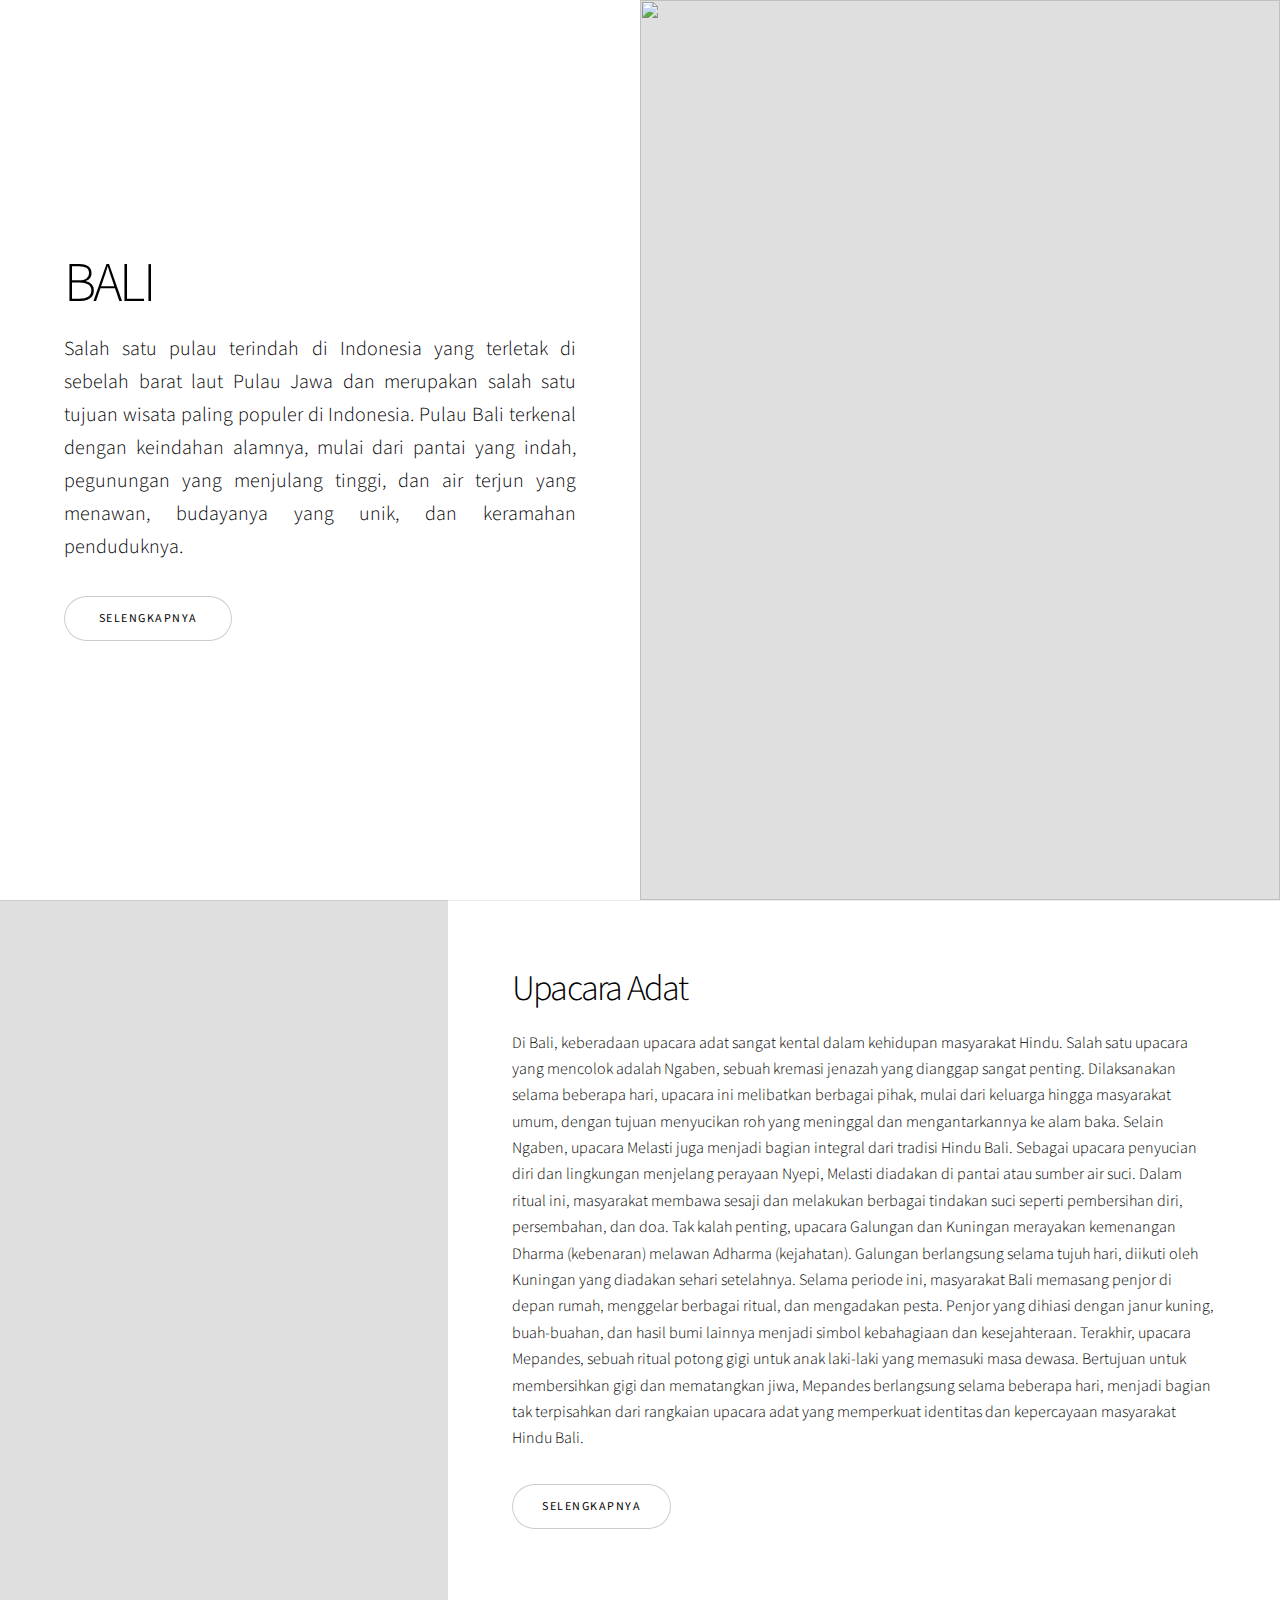
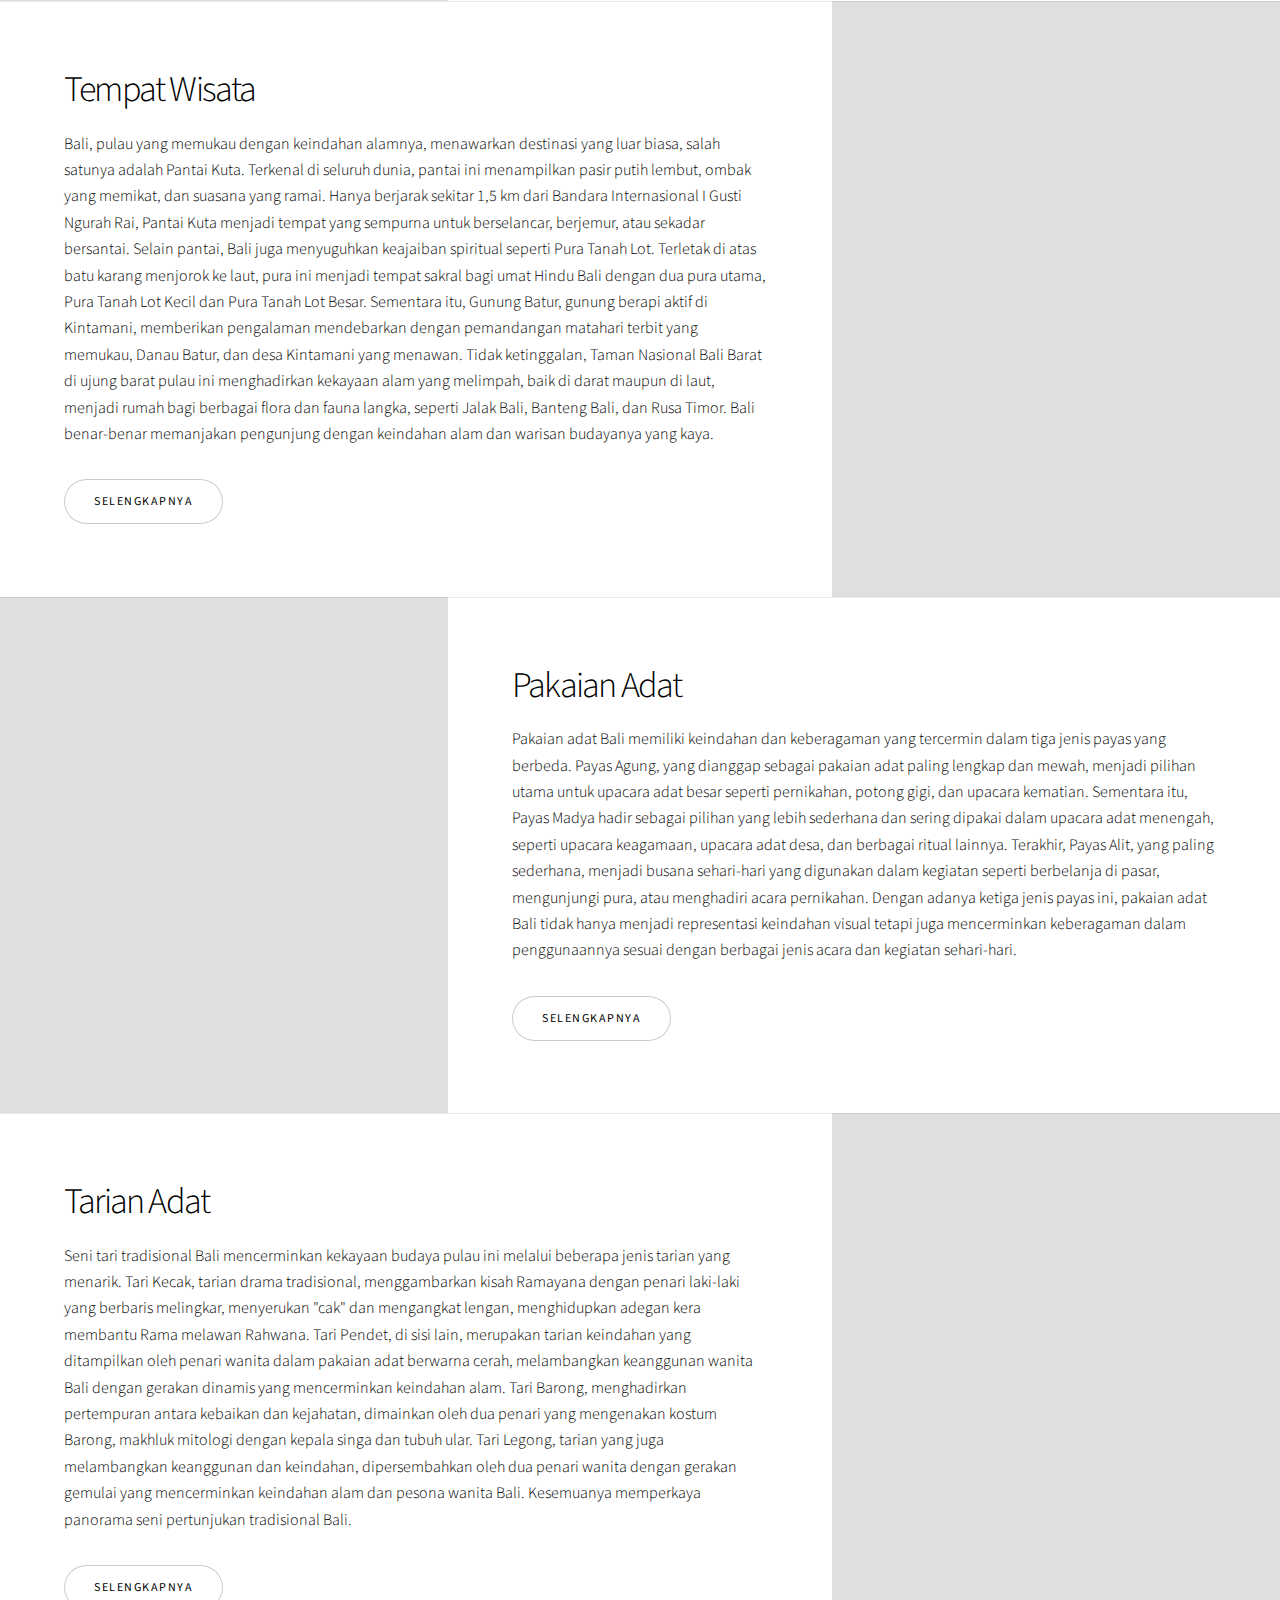
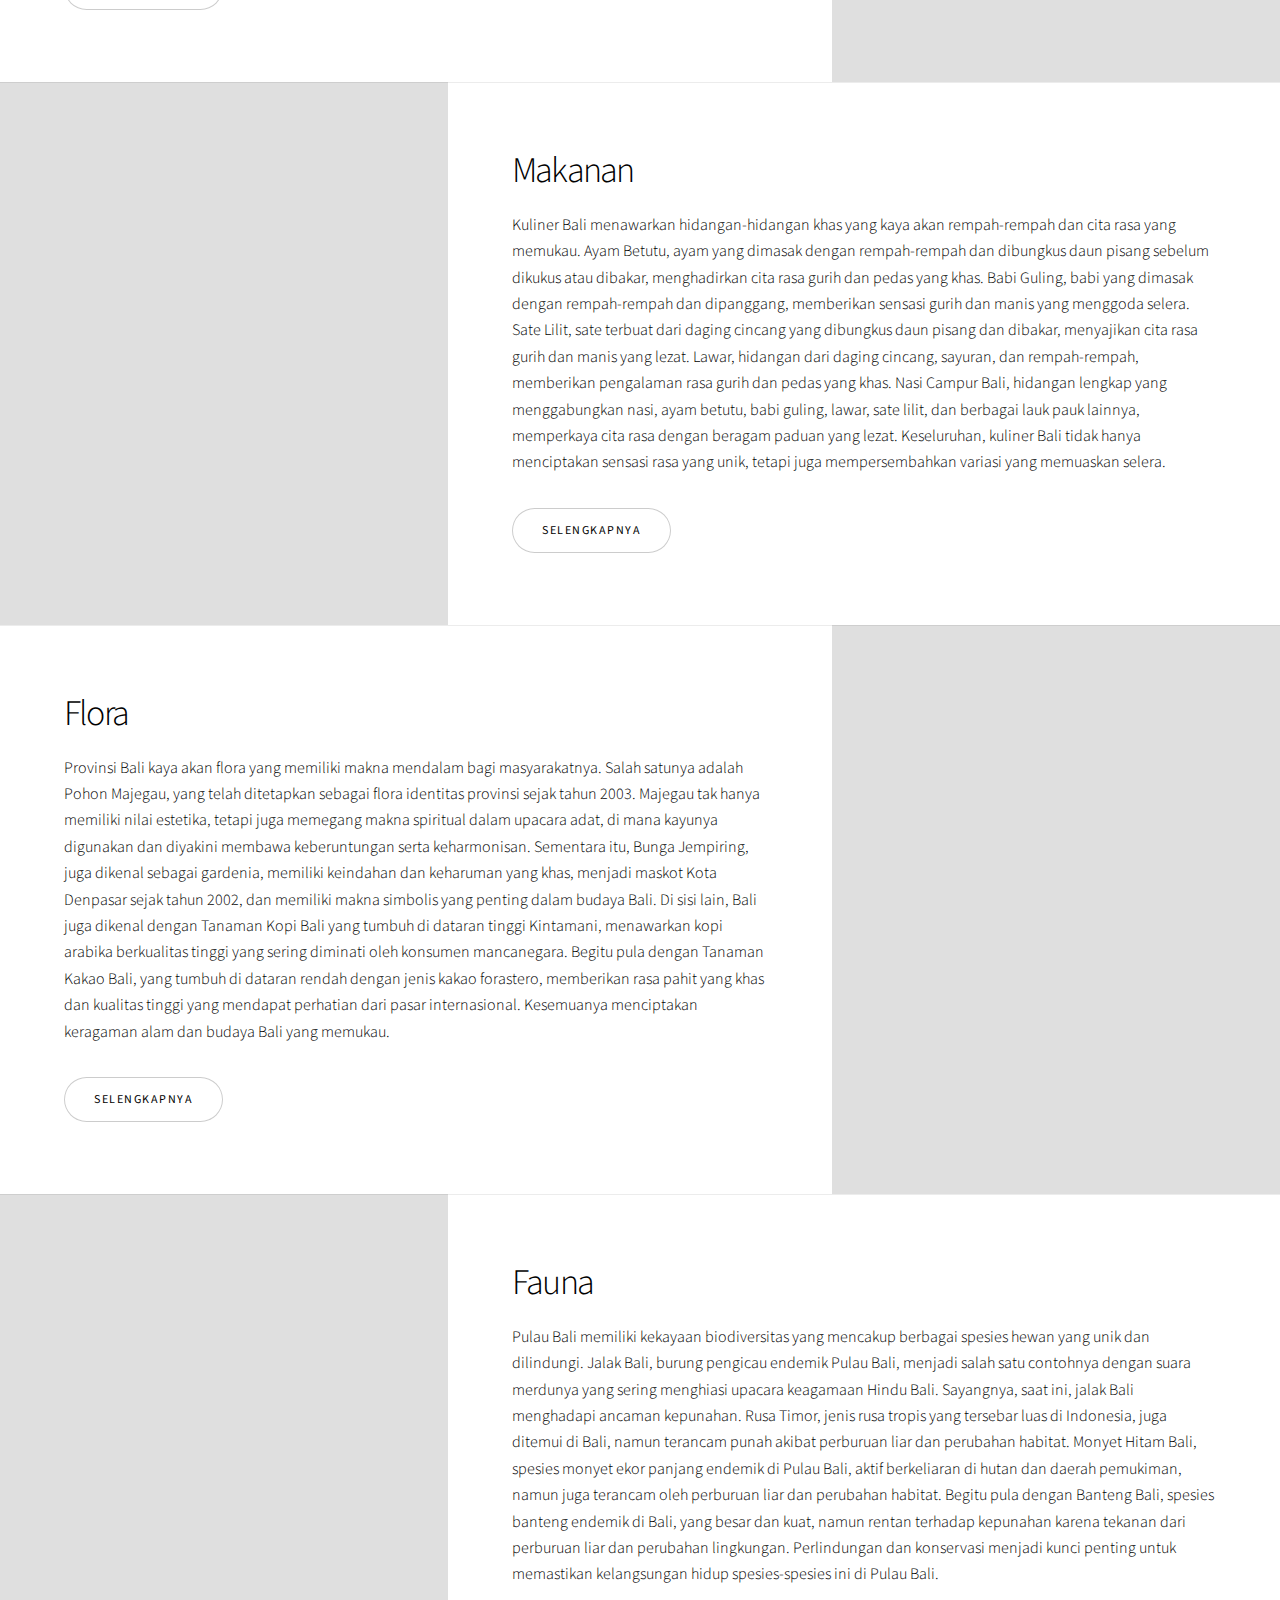
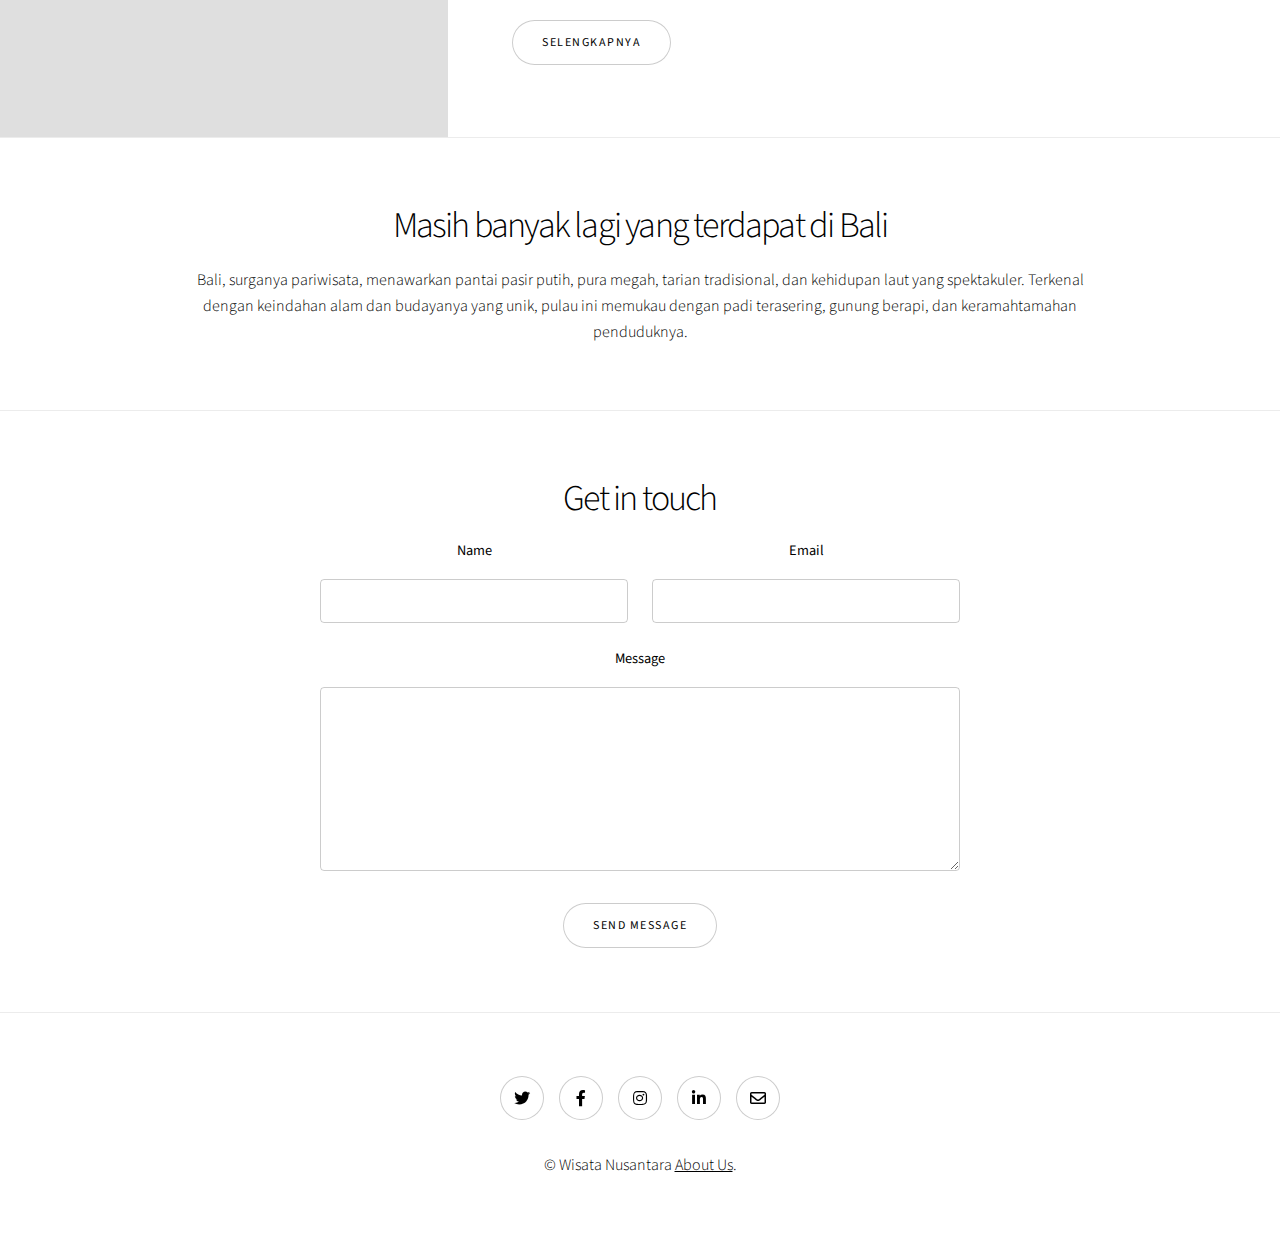
==== Lomba TECHCOMPFEST (BISA LAH YA)/Pulau Bali/Pulau Bali/Pulau Bali/index.html @ d83aaffa "techcomfest" ====
<!DOCTYPE HTML>
<html>

<head>
	<title>Pulau Bali</title>
	<meta charset="utf-8" />
	<meta name="viewport" content="width=device-width, initial-scale=1, user-scalable=no" />
	<link rel="stylesheet" href="assets/css/main.css" />
	<noscript>
		<link rel="stylesheet" href="assets/css/noscript.css" />
	</noscript>
</head>

<body class="is-preload">

	<!-- Wrapper -->
	<div id="wrapper" class="divided">

		<!-- Bali -->
		<section
			class="banner style1 orient-left content-align-left image-position-right fullscreen onload-image-fade-in onload-content-fade-right">
			<div class="content">
				<h1>BALI</h1>
				<p class="major">Salah satu pulau terindah di Indonesia yang terletak di sebelah barat laut Pulau Jawa
					dan merupakan salah satu tujuan wisata paling populer di Indonesia. Pulau Bali terkenal dengan
					keindahan alamnya, mulai dari pantai yang indah, pegunungan yang menjulang tinggi, dan air terjun
					yang menawan, budayanya yang unik, dan keramahan penduduknya.</p>
				<ul class="actions stacked">
					<li><a href="#first" class="button big wide smooth-scroll-middle">Selengkapnya</a></li>
				</ul>
			</div>
			<div class="image">
				<img src="../assets/Bali/bali1.jpg" alt="" />
			</div>
		</section>

		<!-- Upacara Adat -->
		<section class="spotlight style1 orient-right content-align-left image-position-center onscroll-image-fade-in"
			id="first">
			<div class="content">
				<h2>Upacara Adat</h2>
				<p>Di Bali, keberadaan upacara adat sangat kental dalam kehidupan masyarakat Hindu. Salah satu upacara
					yang mencolok adalah Ngaben, sebuah kremasi jenazah yang dianggap sangat penting. Dilaksanakan
					selama beberapa hari, upacara ini melibatkan berbagai pihak, mulai dari keluarga hingga masyarakat
					umum, dengan tujuan menyucikan roh yang meninggal dan mengantarkannya ke alam baka. Selain Ngaben,
					upacara Melasti juga menjadi bagian integral dari tradisi Hindu Bali. Sebagai upacara penyucian diri
					dan lingkungan menjelang perayaan Nyepi, Melasti diadakan di pantai atau sumber air suci. Dalam
					ritual ini, masyarakat membawa sesaji dan melakukan berbagai tindakan suci seperti pembersihan diri,
					persembahan, dan doa.

					Tak kalah penting, upacara Galungan dan Kuningan merayakan kemenangan Dharma (kebenaran) melawan
					Adharma (kejahatan). Galungan berlangsung selama tujuh hari, diikuti oleh Kuningan yang diadakan
					sehari setelahnya. Selama periode ini, masyarakat Bali memasang penjor di depan rumah, menggelar
					berbagai ritual, dan mengadakan pesta. Penjor yang dihiasi dengan janur kuning, buah-buahan, dan
					hasil bumi lainnya menjadi simbol kebahagiaan dan kesejahteraan. Terakhir, upacara Mepandes, sebuah
					ritual potong gigi untuk anak laki-laki yang memasuki masa dewasa. Bertujuan untuk membersihkan gigi
					dan mematangkan jiwa, Mepandes berlangsung selama beberapa hari, menjadi bagian tak terpisahkan dari
					rangkaian upacara adat yang memperkuat identitas dan kepercayaan masyarakat Hindu Bali.</p>
				<ul class="actions stacked">
					<li><a href="#" class="button">Selengkapnya</a></li>
				</ul>
			</div>
			<div class="image">
				<img src="../assets/Bali/upacara adat/galungan1.jpg" alt="" />
			</div>
		</section>

		<!-- Tempat Wisata -->
		<section class="spotlight style1 orient-left content-align-left image-position-center onscroll-image-fade-in">
			<div class="content">
				<h2>Tempat Wisata</h2>
				<p>Bali, pulau yang memukau dengan keindahan alamnya, menawarkan destinasi yang luar biasa, salah
					satunya adalah Pantai Kuta. Terkenal di seluruh dunia, pantai ini menampilkan pasir putih lembut,
					ombak yang memikat, dan suasana yang ramai. Hanya berjarak sekitar 1,5 km dari Bandara Internasional
					I Gusti Ngurah Rai, Pantai Kuta menjadi tempat yang sempurna untuk berselancar, berjemur, atau
					sekadar bersantai. Selain pantai, Bali juga menyuguhkan keajaiban spiritual seperti Pura Tanah Lot.
					Terletak di atas batu karang menjorok ke laut, pura ini menjadi tempat sakral bagi umat Hindu Bali
					dengan dua pura utama, Pura Tanah Lot Kecil dan Pura Tanah Lot Besar. Sementara itu, Gunung Batur,
					gunung berapi aktif di Kintamani, memberikan pengalaman mendebarkan dengan pemandangan matahari
					terbit yang memukau, Danau Batur, dan desa Kintamani yang menawan. Tidak ketinggalan, Taman Nasional
					Bali Barat di ujung barat pulau ini menghadirkan kekayaan alam yang melimpah, baik di darat maupun
					di laut, menjadi rumah bagi berbagai flora dan fauna langka, seperti Jalak Bali, Banteng Bali, dan
					Rusa Timor. Bali benar-benar memanjakan pengunjung dengan keindahan alam dan warisan budayanya yang
					kaya.</p>
				<ul class="actions stacked">
					<li><a href="#" class="button">Selengkapnya</a></li>
				</ul>
			</div>
			<div class="image">
				<img src="../assets/Bali/tempat wisata/batur.jpg" alt="" />
			</div>
		</section>

		<!-- Pakaian Adat -->
		<section class="spotlight style1 orient-right content-align-left image-position-center onscroll-image-fade-in">
			<div class="content">
				<h2>Pakaian Adat</h2>
				<p>Pakaian adat Bali memiliki keindahan dan keberagaman yang tercermin dalam tiga jenis payas yang
					berbeda. Payas Agung, yang dianggap sebagai pakaian adat paling lengkap dan mewah, menjadi pilihan
					utama untuk upacara adat besar seperti pernikahan, potong gigi, dan upacara kematian. Sementara itu,
					Payas Madya hadir sebagai pilihan yang lebih sederhana dan sering dipakai dalam upacara adat
					menengah, seperti upacara keagamaan, upacara adat desa, dan berbagai ritual lainnya. Terakhir, Payas
					Alit, yang paling sederhana, menjadi busana sehari-hari yang digunakan dalam kegiatan seperti
					berbelanja di pasar, mengunjungi pura, atau menghadiri acara pernikahan. Dengan adanya ketiga jenis
					payas ini, pakaian adat Bali tidak hanya menjadi representasi keindahan visual tetapi juga
					mencerminkan keberagaman dalam penggunaannya sesuai dengan berbagai jenis acara dan kegiatan
					sehari-hari.</p>
				<ul class="actions stacked">
					<li><a href="#" class="button">Selengkapnya</a></li>
				</ul>
			</div>
			<div class="image">
				<img src="../assets/Bali/pakaian adat/payas1.png" alt="" />
			</div>
		</section>

		<!-- Tarian Adat -->
		<section class="spotlight style1 orient-left content-align-left image-position-center onscroll-image-fade-in">
			<div class="content">
				<h2>Tarian Adat</h2>
				<p>Seni tari tradisional Bali mencerminkan kekayaan budaya pulau ini melalui beberapa jenis tarian yang
					menarik. Tari Kecak, tarian drama tradisional, menggambarkan kisah Ramayana dengan penari laki-laki
					yang berbaris melingkar, menyerukan "cak" dan mengangkat lengan, menghidupkan adegan kera membantu
					Rama melawan Rahwana. Tari Pendet, di sisi lain, merupakan tarian keindahan yang ditampilkan oleh
					penari wanita dalam pakaian adat berwarna cerah, melambangkan keanggunan wanita Bali dengan gerakan
					dinamis yang mencerminkan keindahan alam. Tari Barong, menghadirkan pertempuran antara kebaikan dan
					kejahatan, dimainkan oleh dua penari yang mengenakan kostum Barong, makhluk mitologi dengan kepala
					singa dan tubuh ular. Tari Legong, tarian yang juga melambangkan keanggunan dan keindahan,
					dipersembahkan oleh dua penari wanita dengan gerakan gemulai yang mencerminkan keindahan alam dan
					pesona wanita Bali. Kesemuanya memperkaya panorama seni pertunjukan tradisional Bali.</p>
				<ul class="actions stacked">
					<li><a href="#" class="button">Selengkapnya</a></li>
				</ul>
			</div>
			<div class="image">
				<img src="../assets/Bali/tarian adat/legong.jpg" alt="" />
			</div>
		</section>

		<!-- Makanan -->
		<section class="spotlight style1 orient-right content-align-left image-position-center onscroll-image-fade-in">
			<div class="content">
				<h2>Makanan</h2>
				<p>Kuliner Bali menawarkan hidangan-hidangan khas yang kaya akan rempah-rempah dan cita rasa yang
					memukau. Ayam Betutu, ayam yang dimasak dengan rempah-rempah dan dibungkus daun pisang sebelum
					dikukus atau dibakar, menghadirkan cita rasa gurih dan pedas yang khas. Babi Guling, babi yang
					dimasak dengan rempah-rempah dan dipanggang, memberikan sensasi gurih dan manis yang menggoda
					selera. Sate Lilit, sate terbuat dari daging cincang yang dibungkus daun pisang dan dibakar,
					menyajikan cita rasa gurih dan manis yang lezat. Lawar, hidangan dari daging cincang, sayuran, dan
					rempah-rempah, memberikan pengalaman rasa gurih dan pedas yang khas. Nasi Campur Bali, hidangan
					lengkap yang menggabungkan nasi, ayam betutu, babi guling, lawar, sate lilit, dan berbagai lauk pauk
					lainnya, memperkaya cita rasa dengan beragam paduan yang lezat. Keseluruhan, kuliner Bali tidak
					hanya menciptakan sensasi rasa yang unik, tetapi juga mempersembahkan variasi yang memuaskan selera.
				</p>
				<ul class="actions stacked">
					<li><a href="#" class="button">Selengkapnya</a></li>
				</ul>
			</div>
			<div class="image">
				<img src="../assets/Bali/makanan/bigul1.jpg" alt="" />
			</div>
		</section>

		<!-- Flora -->
		<section class="spotlight style1 orient-left content-align-left image-position-center onscroll-image-fade-in">
			<div class="content">
				<h2>Flora</h2>
				<p>Provinsi Bali kaya akan flora yang memiliki makna mendalam bagi masyarakatnya. Salah satunya adalah Pohon Majegau, yang telah ditetapkan sebagai flora identitas provinsi sejak tahun 2003. Majegau tak hanya memiliki nilai estetika, tetapi juga memegang makna spiritual dalam upacara adat, di mana kayunya digunakan dan diyakini membawa keberuntungan serta keharmonisan. Sementara itu, Bunga Jempiring, juga dikenal sebagai gardenia, memiliki keindahan dan keharuman yang khas, menjadi maskot Kota Denpasar sejak tahun 2002, dan memiliki makna simbolis yang penting dalam budaya Bali. Di sisi lain, Bali juga dikenal dengan Tanaman Kopi Bali yang tumbuh di dataran tinggi Kintamani, menawarkan kopi arabika berkualitas tinggi yang sering diminati oleh konsumen mancanegara. Begitu pula dengan Tanaman Kakao Bali, yang tumbuh di dataran rendah dengan jenis kakao forastero, memberikan rasa pahit yang khas dan kualitas tinggi yang mendapat perhatian dari pasar internasional. Kesemuanya menciptakan keragaman alam dan budaya Bali yang memukau.
				</p>
				<ul class="actions stacked">
					<li><a href="#" class="button">Selengkapnya</a></li>
				</ul>
			</div>
			<div class="image">
				<img src="../assets/Bali/flora/jempiring.jpg" alt="" />
			</div>
		</section>

		<!-- Fauna -->
		<section class="spotlight style1 orient-right content-align-left image-position-center onscroll-image-fade-in">
			<div class="content">
				<h2>Fauna</h2>
				<p>Pulau Bali memiliki kekayaan biodiversitas yang mencakup berbagai spesies hewan yang unik dan dilindungi. Jalak Bali, burung pengicau endemik Pulau Bali, menjadi salah satu contohnya dengan suara merdunya yang sering menghiasi upacara keagamaan Hindu Bali. Sayangnya, saat ini, jalak Bali menghadapi ancaman kepunahan. Rusa Timor, jenis rusa tropis yang tersebar luas di Indonesia, juga ditemui di Bali, namun terancam punah akibat perburuan liar dan perubahan habitat. Monyet Hitam Bali, spesies monyet ekor panjang endemik di Pulau Bali, aktif berkeliaran di hutan dan daerah pemukiman, namun juga terancam oleh perburuan liar dan perubahan habitat. Begitu pula dengan Banteng Bali, spesies banteng endemik di Bali, yang besar dan kuat, namun rentan terhadap kepunahan karena tekanan dari perburuan liar dan perubahan lingkungan. Perlindungan dan konservasi menjadi kunci penting untuk memastikan kelangsungan hidup spesies-spesies ini di Pulau Bali.
				</p>
				<ul class="actions stacked">
					<li><a href="#" class="button">Selengkapnya</a></li>
				</ul>
			</div>
			<div class="image">
				<img src="../assets/Bali/fauna/jalak.jpg" alt="" />
			</div>
		</section>

		<!-- Penjelasan Biasa -->
		<section class="wrapper style1 align-center">
			<div class="inner">
				<h2>Masih banyak lagi yang terdapat di Bali</h2>
				<p>Bali, surganya pariwisata, menawarkan pantai pasir putih, pura megah, tarian tradisional, dan kehidupan laut yang spektakuler. Terkenal dengan keindahan alam dan budayanya yang unik, pulau ini memukau dengan padi terasering, gunung berapi, dan keramahtamahan penduduknya.</p>
			</div>

			<!-- Gallery -->
			<div class="gallery style2 medium lightbox onscroll-fade-in">
				<article>
					<a href="../assets/Bali/fauna/monyet1.jpg" class="image">
						<img src="../assets/Bali/fauna/monyet1.jpg" alt="" />
					</a>
					<div class="caption">
						<h3>Monyet Bali</h3>
						<p>Monyet Bali, spesies langka di Pulau Bali, Indonesia.</p>
						<ul class="actions fixed">
							<li><span class="button small">Details</span></li>
						</ul>
					</div>
				</article>
				<article>
					<a href="" class="image">
						<img src="../assets/Bali/fauna/jalak.jpg" alt="" />
					</a>
					<div class="caption">
						<h3>Jalak Bali</h3>
						<p>Jalak Bali merupakan salah satu burung pengicau berukuran sedang, dengan panjang lebih kurang 25 cm. Burung ini hanya ditemukan di hutan bagian barat Pulau Bali dan merupakan hewan endemik Indonesia. Burung ini memiliki suara yang merdu dan sering digunakan dalam upacara keagamaan Hindu Bali. Saat ini, jalak Bali terancam punah. </p>
						<ul class="actions fixed">
							<li><span class="button small">Details</span></li>
						</ul>
					</div>
				</article>
				<article>
					<a href="" class="image">
						<img src="../assets/Bali/fauna/rusa.jpg" alt="" />
					</a>
					<div class="caption">
						<h3>Rusa Timor</h3>
						<p>Salah satu jenis rusa tropis dengan persebaran paling luas di Indonesia, salah satunya tersebar di Bali. Rusa timor merupakan hewan yang dilindungi oleh pemerintah Indonesia. Hal ini disebabkan oleh perburuan liar dan perubahan habitat. Rusa timor rentan terhadap kepunahan.</p>
						<ul class="actions fixed">
							<li><span class="button small">Details</span></li>
						</ul>
					</div>
				</article>
				<article>
					<a href="" class="image">
						<img src="../assets/Bali/fauna/banteng.jpg" alt="" />
					</a>
					<div class="caption">
						<h3>Banteng Bali</h3>
						<p>Banteng Bali. Spesies banteng yang endemik di Pulau Bali. Hewan ini besar dan kuat, dengan tinggi sekitar 1,5 hingga 1,75 meter dan berat mencapai 600 hingga 1.000 kilogram. Banteng Bali juga dilindungi karena perburuan liar dan perubahan habitat membuat populasinya menurun.</p>
						<ul class="actions fixed">
							<li><span class="button small">Details</span></li>
						</ul>
					</div>
				</article>
			</div>

		</section>

		<!-- Seven -->
		<section class="wrapper style1 align-center">
			<div class="inner medium">
				<h2>Get in touch</h2>
				<form method="post" action="#">
					<div class="fields">
						<div class="field half">
							<label for="name">Name</label>
							<input type="text" name="name" id="name" value="" />
						</div>
						<div class="field half">
							<label for="email">Email</label>
							<input type="email" name="email" id="email" value="" />
						</div>
						<div class="field">
							<label for="message">Message</label>
							<textarea name="message" id="message" rows="6"></textarea>
						</div>
					</div>
					<ul class="actions special">
						<li><input type="submit" name="submit" id="submit" value="Send Message" /></li>
					</ul>
				</form>

			</div>
		</section>

		<!-- Footer -->
		<footer class="wrapper style1 align-center">
			<div class="inner">
				<ul class="icons">
					<li><a href="#" class="icon brands style2 fa-twitter"><span class="label">Twitter</span></a></li>
					<li><a href="#" class="icon brands style2 fa-facebook-f"><span class="label">Facebook</span></a>
					</li>
					<li><a href="#" class="icon brands style2 fa-instagram"><span class="label">Instagram</span></a>
					</li>
					<li><a href="#" class="icon brands style2 fa-linkedin-in"><span class="label">LinkedIn</span></a>
					</li>
					<li><a href="#" class="icon style2 fa-envelope"><span class="label">Email</span></a></li>
				</ul>
				<p>&copy; Wisata Nusantara <a href=""> About Us</a>.</p>
			</div>
		</footer>

	</div>

	<!-- Scripts -->
	<script src="assets/js/jquery.min.js"></script>
	<script src="assets/js/jquery.scrollex.min.js"></script>
	<script src="assets/js/jquery.scrolly.min.js"></script>
	<script src="assets/js/browser.min.js"></script>
	<script src="assets/js/breakpoints.min.js"></script>
	<script src="assets/js/util.js"></script>
	<script src="assets/js/main.js"></script>

</body>

</html>
---- Lomba TECHCOMPFEST (BISA LAH YA)/Pulau Bali/Pulau Bali/Pulau Bali/assets/css/main.css ----
@import url(fontawesome-all.min.css);
@import url("https://fonts.googleapis.com/css?family=Source+Sans+Pro:300,300i,400,400i");

/*
	Story by HTML5 UP
	html5up.net | @ajlkn
	Free for personal and commercial use under the CCA 3.0 license (html5up.net/license)
*/

html, body, div, span, applet, object,
iframe, h1, h2, h3, h4, h5, h6, p, blockquote,
pre, a, abbr, acronym, address, big, cite,
code, del, dfn, em, img, ins, kbd, q, s, samp,
small, strike, strong, sub, sup, tt, var, b,
u, i, center, dl, dt, dd, ol, ul, li, fieldset,
form, label, legend, table, caption, tbody,
tfoot, thead, tr, th, td, article, aside,
canvas, details, embed, figure, figcaption,
footer, header, hgroup, menu, nav, output, ruby,
section, summary, time, mark, audio, video {
	margin: 0;
	padding: 0;
	border: 0;
	font-size: 100%;
	font: inherit;
	vertical-align: baseline;}

article, aside, details, figcaption, figure,
footer, header, hgroup, menu, nav, section {
	display: block;}

body {
	line-height: 1;
}

ol, ul {
	list-style: none;
}

blockquote, q {
	quotes: none;
}

	blockquote:before, blockquote:after, q:before, q:after {
		content: '';
		content: none;
	}

table {
	border-collapse: collapse;
	border-spacing: 0;
}

body {
	-webkit-text-size-adjust: none;
}

mark {
	background-color: transparent;
	color: inherit;
}

input::-moz-focus-inner {
	border: 0;
	padding: 0;
}

input, select, textarea {
	-moz-appearance: none;
	-webkit-appearance: none;
	-ms-appearance: none;
	appearance: none;
}

/* Basic */

	@-ms-viewport {
		width: device-width;
	}

	body {
		-ms-overflow-style: scrollbar;
	}

	@media screen and (max-width: 480px) {

		html, body {
			min-width: 320px;
		}

	}

	html {
		box-sizing: border-box;
	}

	*, *:before, *:after {
		box-sizing: inherit;
	}

	body {
		background: #ffffff;
	}

		body.is-preload *, body.is-preload *:before, body.is-preload *:after {
			-moz-animation: none !important;
			-webkit-animation: none !important;
			-ms-animation: none !important;
			animation: none !important;
			-moz-transition: none !important;
			-webkit-transition: none !important;
			-ms-transition: none !important;
			transition: none !important;
		}

/* Type */

	html {
		font-size: 18pt;
	}

		@media screen and (max-width: 1680px) {

			html {
				font-size: 14pt;
			}

		}

		@media screen and (max-width: 1280px) {

			html {
				font-size: 12pt;
			}

		}

		@media screen and (max-width: 736px) {

			html {
				font-size: 11pt;
			}

		}

		@media screen and (max-width: 360px) {

			html {
				font-size: 10pt;
			}

		}

	body {
		background-color: #ffffff;
		color: #000000;
	}

	body, input, select, textarea {
		font-family: "Source Sans Pro", Helvetica, sans-serif;
		font-size: 1rem;
		font-weight: 300;
		line-height: 1.65;
	}

	a {
		-moz-transition: color 0.2s ease-in-out;
		-webkit-transition: color 0.2s ease-in-out;
		-ms-transition: color 0.2s ease-in-out;
		transition: color 0.2s ease-in-out;
		text-decoration: underline;
	}

		a:hover {
			text-decoration: none;
		}

	strong, b {
		font-weight: 400;
	}

	em, i {
		font-style: italic;
	}

	p {
		margin: 0 0 2rem 0;
	}

		p.major {
			font-size: 1.25rem;
			text-align: justify;
		}

	h1, h2, h3, h4, h5, h6 {
		font-weight: 300;
		line-height: 1.375;
		letter-spacing: -0.05em;
		margin: 0 0 1rem 0;
	}

		h1 a, h2 a, h3 a, h4 a, h5 a, h6 a {
			color: inherit;
			text-decoration: none;
		}

	h1 {
		font-size: 3.5rem;
		line-height: 1.2;
	}

	h2 {
		font-size: 2.25rem;
	}

	h3 {
		font-size: 1.5rem;
	}

	h4 {
		font-size: 1.1rem;
	}

	h5 {
		font-size: 0.9rem;
	}

	h6 {
		font-size: 0.7rem;
	}

	sub {
		font-size: 0.8rem;
		position: relative;
		top: 0.5rem;
	}

	sup {
		font-size: 0.8rem;
		position: relative;
		top: -0.5rem;
	}

	blockquote {
		border-left: solid 4px;
		font-style: italic;
		margin: 0 0 2rem 0;
		padding: 0.5rem 0 0.5rem 2rem;
	}

	code {
		border-radius: 4px;
		font-family: "Courier New", monospace;
		font-size: 0.9em;
		margin: 0 0.25rem;
		padding: 0.25rem 0.325rem;
	}

	pre {
		-webkit-overflow-scrolling: touch;
		font-family: "Courier New", monospace;
		font-size: 0.9em;
		margin: 0 0 2rem 0;
	}

		pre code {
			display: block;
			line-height: 1.5;
			padding: 0.75rem 1rem;
			overflow-x: auto;
		}

	hr {
		border: 0;
		border-bottom: solid 1px;
		margin: 2.5rem 0;
	}

		hr.major {
			margin: 3.5rem 0;
		}

	.align-left {
		text-align: left;
	}

	.align-center {
		text-align: center;
	}

	.align-right {
		text-align: right;
	}

	@media screen and (max-width: 736px) {

		p.major {
			font-size: 1.1rem;
		}

		h1 {
			font-size: 2.5rem;
		}

		h2 {
			font-size: 2rem;
		}

		h3 {
			font-size: 1.25rem;
		}

		h4 {
			font-size: 1rem;
		}

	}

	input, select, textarea {
		color: #000000;
	}

	a {
		color: #000000;
	}

		a:hover {
			color: #47D3E5;
		}

	strong, b {
		color: #000000;
	}

	h1, h2, h3, h4, h5, h6 {
		color: #000000;
	}

	blockquote {
		border-left-color: rgba(0, 0, 0, 0.2);
	}

	code {
		background: rgba(0, 0, 0, 0.05);
		border-color: rgba(0, 0, 0, 0.2);
	}

	hr {
		border-bottom-color: rgba(0, 0, 0, 0.2);
	}

/* Row */

	.row {
		display: flex;
		flex-wrap: wrap;
		box-sizing: border-box;
		align-items: stretch;
	}

		.row > * {
			box-sizing: border-box;
		}

		.row.gtr-uniform > * > :last-child {
			margin-bottom: 0;
		}

		.row.aln-left {
			justify-content: flex-start;
		}

		.row.aln-center {
			justify-content: center;
		}

		.row.aln-right {
			justify-content: flex-end;
		}

		.row.aln-top {
			align-items: flex-start;
		}

		.row.aln-middle {
			align-items: center;
		}

		.row.aln-bottom {
			align-items: flex-end;
		}

		.row > .imp {
			order: -1;
		}

		.row > .col-1 {
			width: 8.33333%;
		}

		.row > .off-1 {
			margin-left: 8.33333%;
		}

		.row > .col-2 {
			width: 16.66667%;
		}

		.row > .off-2 {
			margin-left: 16.66667%;
		}

		.row > .col-3 {
			width: 25%;
		}

		.row > .off-3 {
			margin-left: 25%;
		}

		.row > .col-4 {
			width: 33.33333%;
		}

		.row > .off-4 {
			margin-left: 33.33333%;
		}

		.row > .col-5 {
			width: 41.66667%;
		}

		.row > .off-5 {
			margin-left: 41.66667%;
		}

		.row > .col-6 {
			width: 50%;
		}

		.row > .off-6 {
			margin-left: 50%;
		}

		.row > .col-7 {
			width: 58.33333%;
		}

		.row > .off-7 {
			margin-left: 58.33333%;
		}

		.row > .col-8 {
			width: 66.66667%;
		}

		.row > .off-8 {
			margin-left: 66.66667%;
		}

		.row > .col-9 {
			width: 75%;
		}

		.row > .off-9 {
			margin-left: 75%;
		}

		.row > .col-10 {
			width: 83.33333%;
		}

		.row > .off-10 {
			margin-left: 83.33333%;
		}

		.row > .col-11 {
			width: 91.66667%;
		}

		.row > .off-11 {
			margin-left: 91.66667%;
		}

		.row > .col-12 {
			width: 100%;
		}

		.row > .off-12 {
			margin-left: 100%;
		}

		.row.gtr-0 {
			margin-top: 0;
			margin-left: 0rem;
		}

			.row.gtr-0 > * {
				padding: 0 0 0 0rem;
			}

			.row.gtr-0.gtr-uniform {
				margin-top: 0rem;
			}

				.row.gtr-0.gtr-uniform > * {
					padding-top: 0rem;
				}

		.row.gtr-25 {
			margin-top: 0;
			margin-left: -0.5rem;
		}

			.row.gtr-25 > * {
				padding: 0 0 0 0.5rem;
			}

			.row.gtr-25.gtr-uniform {
				margin-top: -0.5rem;
			}

				.row.gtr-25.gtr-uniform > * {
					padding-top: 0.5rem;
				}

		.row.gtr-50 {
			margin-top: 0;
			margin-left: -1rem;
		}

			.row.gtr-50 > * {
				padding: 0 0 0 1rem;
			}

			.row.gtr-50.gtr-uniform {
				margin-top: -1rem;
			}

				.row.gtr-50.gtr-uniform > * {
					padding-top: 1rem;
				}

		.row {
			margin-top: 0;
			margin-left: -2rem;
		}

			.row > * {
				padding: 0 0 0 2rem;
			}

			.row.gtr-uniform {
				margin-top: -2rem;
			}

				.row.gtr-uniform > * {
					padding-top: 2rem;
				}

		.row.gtr-150 {
			margin-top: 0;
			margin-left: -3rem;
		}

			.row.gtr-150 > * {
				padding: 0 0 0 3rem;
			}

			.row.gtr-150.gtr-uniform {
				margin-top: -3rem;
			}

				.row.gtr-150.gtr-uniform > * {
					padding-top: 3rem;
				}

		.row.gtr-200 {
			margin-top: 0;
			margin-left: -4rem;
		}

			.row.gtr-200 > * {
				padding: 0 0 0 4rem;
			}

			.row.gtr-200.gtr-uniform {
				margin-top: -4rem;
			}

				.row.gtr-200.gtr-uniform > * {
					padding-top: 4rem;
				}

		@media screen and (max-width: 1680px) {

			.row {
				display: flex;
				flex-wrap: wrap;
				box-sizing: border-box;
				align-items: stretch;
			}

				.row > * {
					box-sizing: border-box;
				}

				.row.gtr-uniform > * > :last-child {
					margin-bottom: 0;
				}

				.row.aln-left {
					justify-content: flex-start;
				}

				.row.aln-center {
					justify-content: center;
				}

				.row.aln-right {
					justify-content: flex-end;
				}

				.row.aln-top {
					align-items: flex-start;
				}

				.row.aln-middle {
					align-items: center;
				}

				.row.aln-bottom {
					align-items: flex-end;
				}

				.row > .imp-xlarge {
					order: -1;
				}

				.row > .col-1-xlarge {
					width: 8.33333%;
				}

				.row > .off-1-xlarge {
					margin-left: 8.33333%;
				}

				.row > .col-2-xlarge {
					width: 16.66667%;
				}

				.row > .off-2-xlarge {
					margin-left: 16.66667%;
				}

				.row > .col-3-xlarge {
					width: 25%;
				}

				.row > .off-3-xlarge {
					margin-left: 25%;
				}

				.row > .col-4-xlarge {
					width: 33.33333%;
				}

				.row > .off-4-xlarge {
					margin-left: 33.33333%;
				}

				.row > .col-5-xlarge {
					width: 41.66667%;
				}

				.row > .off-5-xlarge {
					margin-left: 41.66667%;
				}

				.row > .col-6-xlarge {
					width: 50%;
				}

				.row > .off-6-xlarge {
					margin-left: 50%;
				}

				.row > .col-7-xlarge {
					width: 58.33333%;
				}

				.row > .off-7-xlarge {
					margin-left: 58.33333%;
				}

				.row > .col-8-xlarge {
					width: 66.66667%;
				}

				.row > .off-8-xlarge {
					margin-left: 66.66667%;
				}

				.row > .col-9-xlarge {
					width: 75%;
				}

				.row > .off-9-xlarge {
					margin-left: 75%;
				}

				.row > .col-10-xlarge {
					width: 83.33333%;
				}

				.row > .off-10-xlarge {
					margin-left: 83.33333%;
				}

				.row > .col-11-xlarge {
					width: 91.66667%;
				}

				.row > .off-11-xlarge {
					margin-left: 91.66667%;
				}

				.row > .col-12-xlarge {
					width: 100%;
				}

				.row > .off-12-xlarge {
					margin-left: 100%;
				}

				.row.gtr-0 {
					margin-top: 0;
					margin-left: 0rem;
				}

					.row.gtr-0 > * {
						padding: 0 0 0 0rem;
					}

					.row.gtr-0.gtr-uniform {
						margin-top: 0rem;
					}

						.row.gtr-0.gtr-uniform > * {
							padding-top: 0rem;
						}

				.row.gtr-25 {
					margin-top: 0;
					margin-left: -0.5rem;
				}

					.row.gtr-25 > * {
						padding: 0 0 0 0.5rem;
					}

					.row.gtr-25.gtr-uniform {
						margin-top: -0.5rem;
					}

						.row.gtr-25.gtr-uniform > * {
							padding-top: 0.5rem;
						}

				.row.gtr-50 {
					margin-top: 0;
					margin-left: -1rem;
				}

					.row.gtr-50 > * {
						padding: 0 0 0 1rem;
					}

					.row.gtr-50.gtr-uniform {
						margin-top: -1rem;
					}

						.row.gtr-50.gtr-uniform > * {
							padding-top: 1rem;
						}

				.row {
					margin-top: 0;
					margin-left: -2rem;
				}

					.row > * {
						padding: 0 0 0 2rem;
					}

					.row.gtr-uniform {
						margin-top: -2rem;
					}

						.row.gtr-uniform > * {
							padding-top: 2rem;
						}

				.row.gtr-150 {
					margin-top: 0;
					margin-left: -3rem;
				}

					.row.gtr-150 > * {
						padding: 0 0 0 3rem;
					}

					.row.gtr-150.gtr-uniform {
						margin-top: -3rem;
					}

						.row.gtr-150.gtr-uniform > * {
							padding-top: 3rem;
						}

				.row.gtr-200 {
					margin-top: 0;
					margin-left: -4rem;
				}

					.row.gtr-200 > * {
						padding: 0 0 0 4rem;
					}

					.row.gtr-200.gtr-uniform {
						margin-top: -4rem;
					}

						.row.gtr-200.gtr-uniform > * {
							padding-top: 4rem;
						}

		}

		@media screen and (max-width: 1280px) {

			.row {
				display: flex;
				flex-wrap: wrap;
				box-sizing: border-box;
				align-items: stretch;
			}

				.row > * {
					box-sizing: border-box;
				}

				.row.gtr-uniform > * > :last-child {
					margin-bottom: 0;
				}

				.row.aln-left {
					justify-content: flex-start;
				}

				.row.aln-center {
					justify-content: center;
				}

				.row.aln-right {
					justify-content: flex-end;
				}

				.row.aln-top {
					align-items: flex-start;
				}

				.row.aln-middle {
					align-items: center;
				}

				.row.aln-bottom {
					align-items: flex-end;
				}

				.row > .imp-large {
					order: -1;
				}

				.row > .col-1-large {
					width: 8.33333%;
				}

				.row > .off-1-large {
					margin-left: 8.33333%;
				}

				.row > .col-2-large {
					width: 16.66667%;
				}

				.row > .off-2-large {
					margin-left: 16.66667%;
				}

				.row > .col-3-large {
					width: 25%;
				}

				.row > .off-3-large {
					margin-left: 25%;
				}

				.row > .col-4-large {
					width: 33.33333%;
				}

				.row > .off-4-large {
					margin-left: 33.33333%;
				}

				.row > .col-5-large {
					width: 41.66667%;
				}

				.row > .off-5-large {
					margin-left: 41.66667%;
				}

				.row > .col-6-large {
					width: 50%;
				}

				.row > .off-6-large {
					margin-left: 50%;
				}

				.row > .col-7-large {
					width: 58.33333%;
				}

				.row > .off-7-large {
					margin-left: 58.33333%;
				}

				.row > .col-8-large {
					width: 66.66667%;
				}

				.row > .off-8-large {
					margin-left: 66.66667%;
				}

				.row > .col-9-large {
					width: 75%;
				}

				.row > .off-9-large {
					margin-left: 75%;
				}

				.row > .col-10-large {
					width: 83.33333%;
				}

				.row > .off-10-large {
					margin-left: 83.33333%;
				}

				.row > .col-11-large {
					width: 91.66667%;
				}

				.row > .off-11-large {
					margin-left: 91.66667%;
				}

				.row > .col-12-large {
					width: 100%;
				}

				.row > .off-12-large {
					margin-left: 100%;
				}

				.row.gtr-0 {
					margin-top: 0;
					margin-left: 0rem;
				}

					.row.gtr-0 > * {
						padding: 0 0 0 0rem;
					}

					.row.gtr-0.gtr-uniform {
						margin-top: 0rem;
					}

						.row.gtr-0.gtr-uniform > * {
							padding-top: 0rem;
						}

				.row.gtr-25 {
					margin-top: 0;
					margin-left: -0.5rem;
				}

					.row.gtr-25 > * {
						padding: 0 0 0 0.5rem;
					}

					.row.gtr-25.gtr-uniform {
						margin-top: -0.5rem;
					}

						.row.gtr-25.gtr-uniform > * {
							padding-top: 0.5rem;
						}

				.row.gtr-50 {
					margin-top: 0;
					margin-left: -1rem;
				}

					.row.gtr-50 > * {
						padding: 0 0 0 1rem;
					}

					.row.gtr-50.gtr-uniform {
						margin-top: -1rem;
					}

						.row.gtr-50.gtr-uniform > * {
							padding-top: 1rem;
						}

				.row {
					margin-top: 0;
					margin-left: -2rem;
				}

					.row > * {
						padding: 0 0 0 2rem;
					}

					.row.gtr-uniform {
						margin-top: -2rem;
					}

						.row.gtr-uniform > * {
							padding-top: 2rem;
						}

				.row.gtr-150 {
					margin-top: 0;
					margin-left: -3rem;
				}

					.row.gtr-150 > * {
						padding: 0 0 0 3rem;
					}

					.row.gtr-150.gtr-uniform {
						margin-top: -3rem;
					}

						.row.gtr-150.gtr-uniform > * {
							padding-top: 3rem;
						}

				.row.gtr-200 {
					margin-top: 0;
					margin-left: -4rem;
				}

					.row.gtr-200 > * {
						padding: 0 0 0 4rem;
					}

					.row.gtr-200.gtr-uniform {
						margin-top: -4rem;
					}

						.row.gtr-200.gtr-uniform > * {
							padding-top: 4rem;
						}

		}

		@media screen and (max-width: 980px) {

			.row {
				display: flex;
				flex-wrap: wrap;
				box-sizing: border-box;
				align-items: stretch;
			}

				.row > * {
					box-sizing: border-box;
				}

				.row.gtr-uniform > * > :last-child {
					margin-bottom: 0;
				}

				.row.aln-left {
					justify-content: flex-start;
				}

				.row.aln-center {
					justify-content: center;
				}

				.row.aln-right {
					justify-content: flex-end;
				}

				.row.aln-top {
					align-items: flex-start;
				}

				.row.aln-middle {
					align-items: center;
				}

				.row.aln-bottom {
					align-items: flex-end;
				}

				.row > .imp-medium {
					order: -1;
				}

				.row > .col-1-medium {
					width: 8.33333%;
				}

				.row > .off-1-medium {
					margin-left: 8.33333%;
				}

				.row > .col-2-medium {
					width: 16.66667%;
				}

				.row > .off-2-medium {
					margin-left: 16.66667%;
				}

				.row > .col-3-medium {
					width: 25%;
				}

				.row > .off-3-medium {
					margin-left: 25%;
				}

				.row > .col-4-medium {
					width: 33.33333%;
				}

				.row > .off-4-medium {
					margin-left: 33.33333%;
				}

				.row > .col-5-medium {
					width: 41.66667%;
				}

				.row > .off-5-medium {
					margin-left: 41.66667%;
				}

				.row > .col-6-medium {
					width: 50%;
				}

				.row > .off-6-medium {
					margin-left: 50%;
				}

				.row > .col-7-medium {
					width: 58.33333%;
				}

				.row > .off-7-medium {
					margin-left: 58.33333%;
				}

				.row > .col-8-medium {
					width: 66.66667%;
				}

				.row > .off-8-medium {
					margin-left: 66.66667%;
				}

				.row > .col-9-medium {
					width: 75%;
				}

				.row > .off-9-medium {
					margin-left: 75%;
				}

				.row > .col-10-medium {
					width: 83.33333%;
				}

				.row > .off-10-medium {
					margin-left: 83.33333%;
				}

				.row > .col-11-medium {
					width: 91.66667%;
				}

				.row > .off-11-medium {
					margin-left: 91.66667%;
				}

				.row > .col-12-medium {
					width: 100%;
				}

				.row > .off-12-medium {
					margin-left: 100%;
				}

				.row.gtr-0 {
					margin-top: 0;
					margin-left: 0rem;
				}

					.row.gtr-0 > * {
						padding: 0 0 0 0rem;
					}

					.row.gtr-0.gtr-uniform {
						margin-top: 0rem;
					}

						.row.gtr-0.gtr-uniform > * {
							padding-top: 0rem;
						}

				.row.gtr-25 {
					margin-top: 0;
					margin-left: -0.5rem;
				}

					.row.gtr-25 > * {
						padding: 0 0 0 0.5rem;
					}

					.row.gtr-25.gtr-uniform {
						margin-top: -0.5rem;
					}

						.row.gtr-25.gtr-uniform > * {
							padding-top: 0.5rem;
						}

				.row.gtr-50 {
					margin-top: 0;
					margin-left: -1rem;
				}

					.row.gtr-50 > * {
						padding: 0 0 0 1rem;
					}

					.row.gtr-50.gtr-uniform {
						margin-top: -1rem;
					}

						.row.gtr-50.gtr-uniform > * {
							padding-top: 1rem;
						}

				.row {
					margin-top: 0;
					margin-left: -2rem;
				}

					.row > * {
						padding: 0 0 0 2rem;
					}

					.row.gtr-uniform {
						margin-top: -2rem;
					}

						.row.gtr-uniform > * {
							padding-top: 2rem;
						}

				.row.gtr-150 {
					margin-top: 0;
					margin-left: -3rem;
				}

					.row.gtr-150 > * {
						padding: 0 0 0 3rem;
					}

					.row.gtr-150.gtr-uniform {
						margin-top: -3rem;
					}

						.row.gtr-150.gtr-uniform > * {
							padding-top: 3rem;
						}

				.row.gtr-200 {
					margin-top: 0;
					margin-left: -4rem;
				}

					.row.gtr-200 > * {
						padding: 0 0 0 4rem;
					}

					.row.gtr-200.gtr-uniform {
						margin-top: -4rem;
					}

						.row.gtr-200.gtr-uniform > * {
							padding-top: 4rem;
						}

		}

		@media screen and (max-width: 736px) {

			.row {
				display: flex;
				flex-wrap: wrap;
				box-sizing: border-box;
				align-items: stretch;
			}

				.row > * {
					box-sizing: border-box;
				}

				.row.gtr-uniform > * > :last-child {
					margin-bottom: 0;
				}

				.row.aln-left {
					justify-content: flex-start;
				}

				.row.aln-center {
					justify-content: center;
				}

				.row.aln-right {
					justify-content: flex-end;
				}

				.row.aln-top {
					align-items: flex-start;
				}

				.row.aln-middle {
					align-items: center;
				}

				.row.aln-bottom {
					align-items: flex-end;
				}

				.row > .imp-small {
					order: -1;
				}

				.row > .col-1-small {
					width: 8.33333%;
				}

				.row > .off-1-small {
					margin-left: 8.33333%;
				}

				.row > .col-2-small {
					width: 16.66667%;
				}

				.row > .off-2-small {
					margin-left: 16.66667%;
				}

				.row > .col-3-small {
					width: 25%;
				}

				.row > .off-3-small {
					margin-left: 25%;
				}

				.row > .col-4-small {
					width: 33.33333%;
				}

				.row > .off-4-small {
					margin-left: 33.33333%;
				}

				.row > .col-5-small {
					width: 41.66667%;
				}

				.row > .off-5-small {
					margin-left: 41.66667%;
				}

				.row > .col-6-small {
					width: 50%;
				}

				.row > .off-6-small {
					margin-left: 50%;
				}

				.row > .col-7-small {
					width: 58.33333%;
				}

				.row > .off-7-small {
					margin-left: 58.33333%;
				}

				.row > .col-8-small {
					width: 66.66667%;
				}

				.row > .off-8-small {
					margin-left: 66.66667%;
				}

				.row > .col-9-small {
					width: 75%;
				}

				.row > .off-9-small {
					margin-left: 75%;
				}

				.row > .col-10-small {
					width: 83.33333%;
				}

				.row > .off-10-small {
					margin-left: 83.33333%;
				}

				.row > .col-11-small {
					width: 91.66667%;
				}

				.row > .off-11-small {
					margin-left: 91.66667%;
				}

				.row > .col-12-small {
					width: 100%;
				}

				.row > .off-12-small {
					margin-left: 100%;
				}

				.row.gtr-0 {
					margin-top: 0;
					margin-left: 0rem;
				}

					.row.gtr-0 > * {
						padding: 0 0 0 0rem;
					}

					.row.gtr-0.gtr-uniform {
						margin-top: 0rem;
					}

						.row.gtr-0.gtr-uniform > * {
							padding-top: 0rem;
						}

				.row.gtr-25 {
					margin-top: 0;
					margin-left: -0.5rem;
				}

					.row.gtr-25 > * {
						padding: 0 0 0 0.5rem;
					}

					.row.gtr-25.gtr-uniform {
						margin-top: -0.5rem;
					}

						.row.gtr-25.gtr-uniform > * {
							padding-top: 0.5rem;
						}

				.row.gtr-50 {
					margin-top: 0;
					margin-left: -1rem;
				}

					.row.gtr-50 > * {
						padding: 0 0 0 1rem;
					}

					.row.gtr-50.gtr-uniform {
						margin-top: -1rem;
					}

						.row.gtr-50.gtr-uniform > * {
							padding-top: 1rem;
						}

				.row {
					margin-top: 0;
					margin-left: -2rem;
				}

					.row > * {
						padding: 0 0 0 2rem;
					}

					.row.gtr-uniform {
						margin-top: -2rem;
					}

						.row.gtr-uniform > * {
							padding-top: 2rem;
						}

				.row.gtr-150 {
					margin-top: 0;
					margin-left: -3rem;
				}

					.row.gtr-150 > * {
						padding: 0 0 0 3rem;
					}

					.row.gtr-150.gtr-uniform {
						margin-top: -3rem;
					}

						.row.gtr-150.gtr-uniform > * {
							padding-top: 3rem;
						}

				.row.gtr-200 {
					margin-top: 0;
					margin-left: -4rem;
				}

					.row.gtr-200 > * {
						padding: 0 0 0 4rem;
					}

					.row.gtr-200.gtr-uniform {
						margin-top: -4rem;
					}

						.row.gtr-200.gtr-uniform > * {
							padding-top: 4rem;
						}

		}

		@media screen and (max-width: 480px) {

			.row {
				display: flex;
				flex-wrap: wrap;
				box-sizing: border-box;
				align-items: stretch;
			}

				.row > * {
					box-sizing: border-box;
				}

				.row.gtr-uniform > * > :last-child {
					margin-bottom: 0;
				}

				.row.aln-left {
					justify-content: flex-start;
				}

				.row.aln-center {
					justify-content: center;
				}

				.row.aln-right {
					justify-content: flex-end;
				}

				.row.aln-top {
					align-items: flex-start;
				}

				.row.aln-middle {
					align-items: center;
				}

				.row.aln-bottom {
					align-items: flex-end;
				}

				.row > .imp-xsmall {
					order: -1;
				}

				.row > .col-1-xsmall {
					width: 8.33333%;
				}

				.row > .off-1-xsmall {
					margin-left: 8.33333%;
				}

				.row > .col-2-xsmall {
					width: 16.66667%;
				}

				.row > .off-2-xsmall {
					margin-left: 16.66667%;
				}

				.row > .col-3-xsmall {
					width: 25%;
				}

				.row > .off-3-xsmall {
					margin-left: 25%;
				}

				.row > .col-4-xsmall {
					width: 33.33333%;
				}

				.row > .off-4-xsmall {
					margin-left: 33.33333%;
				}

				.row > .col-5-xsmall {
					width: 41.66667%;
				}

				.row > .off-5-xsmall {
					margin-left: 41.66667%;
				}

				.row > .col-6-xsmall {
					width: 50%;
				}

				.row > .off-6-xsmall {
					margin-left: 50%;
				}

				.row > .col-7-xsmall {
					width: 58.33333%;
				}

				.row > .off-7-xsmall {
					margin-left: 58.33333%;
				}

				.row > .col-8-xsmall {
					width: 66.66667%;
				}

				.row > .off-8-xsmall {
					margin-left: 66.66667%;
				}

				.row > .col-9-xsmall {
					width: 75%;
				}

				.row > .off-9-xsmall {
					margin-left: 75%;
				}

				.row > .col-10-xsmall {
					width: 83.33333%;
				}

				.row > .off-10-xsmall {
					margin-left: 83.33333%;
				}

				.row > .col-11-xsmall {
					width: 91.66667%;
				}

				.row > .off-11-xsmall {
					margin-left: 91.66667%;
				}

				.row > .col-12-xsmall {
					width: 100%;
				}

				.row > .off-12-xsmall {
					margin-left: 100%;
				}

				.row.gtr-0 {
					margin-top: 0;
					margin-left: 0rem;
				}

					.row.gtr-0 > * {
						padding: 0 0 0 0rem;
					}

					.row.gtr-0.gtr-uniform {
						margin-top: 0rem;
					}

						.row.gtr-0.gtr-uniform > * {
							padding-top: 0rem;
						}

				.row.gtr-25 {
					margin-top: 0;
					margin-left: -0.5rem;
				}

					.row.gtr-25 > * {
						padding: 0 0 0 0.5rem;
					}

					.row.gtr-25.gtr-uniform {
						margin-top: -0.5rem;
					}

						.row.gtr-25.gtr-uniform > * {
							padding-top: 0.5rem;
						}

				.row.gtr-50 {
					margin-top: 0;
					margin-left: -1rem;
				}

					.row.gtr-50 > * {
						padding: 0 0 0 1rem;
					}

					.row.gtr-50.gtr-uniform {
						margin-top: -1rem;
					}

						.row.gtr-50.gtr-uniform > * {
							padding-top: 1rem;
						}

				.row {
					margin-top: 0;
					margin-left: -2rem;
				}

					.row > * {
						padding: 0 0 0 2rem;
					}

					.row.gtr-uniform {
						margin-top: -2rem;
					}

						.row.gtr-uniform > * {
							padding-top: 2rem;
						}

				.row.gtr-150 {
					margin-top: 0;
					margin-left: -3rem;
				}

					.row.gtr-150 > * {
						padding: 0 0 0 3rem;
					}

					.row.gtr-150.gtr-uniform {
						margin-top: -3rem;
					}

						.row.gtr-150.gtr-uniform > * {
							padding-top: 3rem;
						}

				.row.gtr-200 {
					margin-top: 0;
					margin-left: -4rem;
				}

					.row.gtr-200 > * {
						padding: 0 0 0 4rem;
					}

					.row.gtr-200.gtr-uniform {
						margin-top: -4rem;
					}

						.row.gtr-200.gtr-uniform > * {
							padding-top: 4rem;
						}

		}

		@media screen and (max-width: 360px) {

			.row {
				display: flex;
				flex-wrap: wrap;
				box-sizing: border-box;
				align-items: stretch;
			}

				.row > * {
					box-sizing: border-box;
				}

				.row.gtr-uniform > * > :last-child {
					margin-bottom: 0;
				}

				.row.aln-left {
					justify-content: flex-start;
				}

				.row.aln-center {
					justify-content: center;
				}

				.row.aln-right {
					justify-content: flex-end;
				}

				.row.aln-top {
					align-items: flex-start;
				}

				.row.aln-middle {
					align-items: center;
				}

				.row.aln-bottom {
					align-items: flex-end;
				}

				.row > .imp-xxsmall {
					order: -1;
				}

				.row > .col-1-xxsmall {
					width: 8.33333%;
				}

				.row > .off-1-xxsmall {
					margin-left: 8.33333%;
				}

				.row > .col-2-xxsmall {
					width: 16.66667%;
				}

				.row > .off-2-xxsmall {
					margin-left: 16.66667%;
				}

				.row > .col-3-xxsmall {
					width: 25%;
				}

				.row > .off-3-xxsmall {
					margin-left: 25%;
				}

				.row > .col-4-xxsmall {
					width: 33.33333%;
				}

				.row > .off-4-xxsmall {
					margin-left: 33.33333%;
				}

				.row > .col-5-xxsmall {
					width: 41.66667%;
				}

				.row > .off-5-xxsmall {
					margin-left: 41.66667%;
				}

				.row > .col-6-xxsmall {
					width: 50%;
				}

				.row > .off-6-xxsmall {
					margin-left: 50%;
				}

				.row > .col-7-xxsmall {
					width: 58.33333%;
				}

				.row > .off-7-xxsmall {
					margin-left: 58.33333%;
				}

				.row > .col-8-xxsmall {
					width: 66.66667%;
				}

				.row > .off-8-xxsmall {
					margin-left: 66.66667%;
				}

				.row > .col-9-xxsmall {
					width: 75%;
				}

				.row > .off-9-xxsmall {
					margin-left: 75%;
				}

				.row > .col-10-xxsmall {
					width: 83.33333%;
				}

				.row > .off-10-xxsmall {
					margin-left: 83.33333%;
				}

				.row > .col-11-xxsmall {
					width: 91.66667%;
				}

				.row > .off-11-xxsmall {
					margin-left: 91.66667%;
				}

				.row > .col-12-xxsmall {
					width: 100%;
				}

				.row > .off-12-xxsmall {
					margin-left: 100%;
				}

				.row.gtr-0 {
					margin-top: 0;
					margin-left: 0rem;
				}

					.row.gtr-0 > * {
						padding: 0 0 0 0rem;
					}

					.row.gtr-0.gtr-uniform {
						margin-top: 0rem;
					}

						.row.gtr-0.gtr-uniform > * {
							padding-top: 0rem;
						}

				.row.gtr-25 {
					margin-top: 0;
					margin-left: -0.5rem;
				}

					.row.gtr-25 > * {
						padding: 0 0 0 0.5rem;
					}

					.row.gtr-25.gtr-uniform {
						margin-top: -0.5rem;
					}

						.row.gtr-25.gtr-uniform > * {
							padding-top: 0.5rem;
						}

				.row.gtr-50 {
					margin-top: 0;
					margin-left: -1rem;
				}

					.row.gtr-50 > * {
						padding: 0 0 0 1rem;
					}

					.row.gtr-50.gtr-uniform {
						margin-top: -1rem;
					}

						.row.gtr-50.gtr-uniform > * {
							padding-top: 1rem;
						}

				.row {
					margin-top: 0;
					margin-left: -2rem;
				}

					.row > * {
						padding: 0 0 0 2rem;
					}

					.row.gtr-uniform {
						margin-top: -2rem;
					}

						.row.gtr-uniform > * {
							padding-top: 2rem;
						}

				.row.gtr-150 {
					margin-top: 0;
					margin-left: -3rem;
				}

					.row.gtr-150 > * {
						padding: 0 0 0 3rem;
					}

					.row.gtr-150.gtr-uniform {
						margin-top: -3rem;
					}

						.row.gtr-150.gtr-uniform > * {
							padding-top: 3rem;
						}

				.row.gtr-200 {
					margin-top: 0;
					margin-left: -4rem;
				}

					.row.gtr-200 > * {
						padding: 0 0 0 4rem;
					}

					.row.gtr-200.gtr-uniform {
						margin-top: -4rem;
					}

						.row.gtr-200.gtr-uniform > * {
							padding-top: 4rem;
						}

		}

/* Box */

	.box {
		border-radius: 4px;
		border: solid 1px;
		margin-bottom: 2rem;
		padding: 1.5rem;
	}

		.box > :last-child,
		.box > :last-child > :last-child,
		.box > :last-child > :last-child > :last-child {
			margin-bottom: 0;
		}

		.box.alt {
			border: 0;
			border-radius: 0;
			padding: 0;
		}

	.box {
		border-color: rgba(0, 0, 0, 0.2);
	}

/* Button */

	input[type="submit"],
	input[type="reset"],
	input[type="button"],
	button,
	.button {
		-moz-appearance: none;
		-webkit-appearance: none;
		-ms-appearance: none;
		appearance: none;
		-moz-transition: background-color 0.2s ease-in-out, box-shadow 0.2s ease-in-out, color 0.2s ease-in-out;
		-webkit-transition: background-color 0.2s ease-in-out, box-shadow 0.2s ease-in-out, color 0.2s ease-in-out;
		-ms-transition: background-color 0.2s ease-in-out, box-shadow 0.2s ease-in-out, color 0.2s ease-in-out;
		transition: background-color 0.2s ease-in-out, box-shadow 0.2s ease-in-out, color 0.2s ease-in-out;
		border: 0;
		cursor: pointer;
		display: inline-block;
		font-weight: 400;
		letter-spacing: 0.125em;
		text-align: center;
		text-decoration: none;
		text-transform: uppercase;
		white-space: nowrap;
		font-size: 0.75rem;
		max-width: 20rem;
		height: 3.75em;
		line-height: 3.75em;
		border-radius: 3.75em;
		padding: 0 2.5em;
		text-overflow: ellipsis;
		overflow: hidden;
	}

		input[type="submit"].icon:before,
		input[type="reset"].icon:before,
		input[type="button"].icon:before,
		button.icon:before,
		.button.icon:before {
			margin-right: 0.5rem;
		}

		input[type="submit"].fit,
		input[type="reset"].fit,
		input[type="button"].fit,
		button.fit,
		.button.fit {
			width: 100%;
		}

		input[type="submit"].small,
		input[type="reset"].small,
		input[type="button"].small,
		button.small,
		.button.small {
			font-size: 0.6rem;
			height: 3.325em;
			line-height: 3.325em;
			border-radius: 3.325em;
			padding: 0 2em;
		}

		input[type="submit"].large,
		input[type="reset"].large,
		input[type="button"].large,
		button.large,
		.button.large {
			font-size: 0.8rem;
			height: 4em;
			line-height: 4em;
			border-radius: 4em;
			padding: 0 3em;
		}

		input[type="submit"].wide,
		input[type="reset"].wide,
		input[type="button"].wide,
		button.wide,
		.button.wide {
			min-width: 14em;
		}

		input[type="submit"].disabled, input[type="submit"]:disabled,
		input[type="reset"].disabled,
		input[type="reset"]:disabled,
		input[type="button"].disabled,
		input[type="button"]:disabled,
		button.disabled,
		button:disabled,
		.button.disabled,
		.button:disabled {
			pointer-events: none;
			opacity: 0.25;
		}

	input[type="submit"],
	input[type="reset"],
	input[type="button"],
	button,
	.button {
		background-color: transparent;
		box-shadow: inset 0 0 0 1px rgba(0, 0, 0, 0.2);
		color: #000000 !important;
	}

		input[type="submit"]:hover,
		input[type="reset"]:hover,
		input[type="button"]:hover,
		button:hover,
		.button:hover {
			box-shadow: inset 0 0 0 1px #47D3E5;
			color: #47D3E5 !important;
		}

		input[type="submit"]:active,
		input[type="reset"]:active,
		input[type="button"]:active,
		button:active,
		.button:active {
			background-color: rgba(71, 211, 229, 0.2);
			box-shadow: inset 0 0 0 1px #47D3E5;
			color: #47D3E5 !important;
		}

		input[type="submit"].primary,
		input[type="reset"].primary,
		input[type="button"].primary,
		button.primary,
		.button.primary {
			background-color: #000000;
			box-shadow: none;
			color: #ffffff !important;
		}

			input[type="submit"].primary:hover,
			input[type="reset"].primary:hover,
			input[type="button"].primary:hover,
			button.primary:hover,
			.button.primary:hover {
				background-color: #47D3E5;
			}

			input[type="submit"].primary:active,
			input[type="reset"].primary:active,
			input[type="button"].primary:active,
			button.primary:active,
			.button.primary:active {
				background-color: #1ebdd1;
			}

/* Form */

	form {
		margin: 0 0 2rem 0;
	}

		form > :last-child {
			margin-bottom: 0;
		}

		form > .fields {
			display: -moz-flex;
			display: -webkit-flex;
			display: -ms-flex;
			display: flex;
			-moz-flex-wrap: wrap;
			-webkit-flex-wrap: wrap;
			-ms-flex-wrap: wrap;
			flex-wrap: wrap;
			width: calc(100% + 3rem);
			margin: -1.5rem 0 2rem -1.5rem;
		}

			form > .fields > .field {
				-moz-flex-grow: 0;
				-webkit-flex-grow: 0;
				-ms-flex-grow: 0;
				flex-grow: 0;
				-moz-flex-shrink: 0;
				-webkit-flex-shrink: 0;
				-ms-flex-shrink: 0;
				flex-shrink: 0;
				padding: 1.5rem 0 0 1.5rem;
				width: calc(100% - 1.5rem);
			}

				form > .fields > .field.half {
					width: calc(50% - 0.75rem);
				}

				form > .fields > .field.third {
					width: calc(100%/3 - 0.5rem);
				}

				form > .fields > .field.quarter {
					width: calc(25% - 0.375rem);
				}

		@media screen and (max-width: 480px) {

			form > .fields {
				width: calc(100% + 3rem);
				margin: -1.5rem 0 2rem -1.5rem;
			}

				form > .fields > .field {
					padding: 1.5rem 0 0 1.5rem;
					width: calc(100% - 1.5rem);
				}

					form > .fields > .field.half {
						width: calc(100% - 1.5rem);
					}

					form > .fields > .field.third {
						width: calc(100% - 1.5rem);
					}

					form > .fields > .field.quarter {
						width: calc(100% - 1.5rem);
					}

		}

	label {
		display: block;
		font-size: 0.9rem;
		font-weight: 400;
		margin: 0 0 1rem 0;
	}

	input[type="text"],
	input[type="password"],
	input[type="email"],
	input[type="tel"],
	input[type="search"],
	input[type="url"],
	select,
	textarea {
		-moz-appearance: none;
		-webkit-appearance: none;
		-ms-appearance: none;
		appearance: none;
		background-color: transparent;
		border-radius: 4px;
		border: none;
		border: solid 1px;
		color: inherit;
		display: block;
		outline: 0;
		padding: 0 0.825rem;
		text-decoration: none;
		width: 100%;
	}

		input[type="text"]:invalid,
		input[type="password"]:invalid,
		input[type="email"]:invalid,
		input[type="tel"]:invalid,
		input[type="search"]:invalid,
		input[type="url"]:invalid,
		select:invalid,
		textarea:invalid {
			box-shadow: none;
		}

	select {
		background-size: 1.25rem;
		background-repeat: no-repeat;
		background-position: calc(100% - 1rem) center;
		height: 2.75rem;
		padding-right: 2.75rem;
		text-overflow: ellipsis;
	}

		select:focus::-ms-value {
			background-color: transparent;
		}

		select::-ms-expand {
			display: none;
		}

	input[type="text"],
	input[type="password"],
	input[type="email"],
	input[type="tel"],
	input[type="search"],
	input[type="url"],
	select {
		height: 2.75rem;
	}

	textarea {
		padding: 0.75rem 1rem;
	}

	input[type="checkbox"],
	input[type="radio"] {
		-moz-appearance: none;
		-webkit-appearance: none;
		-ms-appearance: none;
		appearance: none;
		display: block;
		float: left;
		margin-right: -2rem;
		opacity: 0;
		width: 1rem;
		z-index: -1;
	}

		input[type="checkbox"] + label,
		input[type="radio"] + label {
			text-decoration: none;
			-moz-user-select: none;
			-webkit-user-select: none;
			-ms-user-select: none;
			user-select: none;
			cursor: pointer;
			display: inline-block;
			font-size: 1rem;
			font-weight: 300;
			padding-left: 2.4rem;
			padding-right: 0.75rem;
			position: relative;
			margin-bottom: 0;
		}

			input[type="checkbox"] + label:before,
			input[type="radio"] + label:before {
				-moz-osx-font-smoothing: grayscale;
				-webkit-font-smoothing: antialiased;
				display: inline-block;
				font-style: normal;
				font-variant: normal;
				text-rendering: auto;
				line-height: 1;
				text-transform: none !important;
				font-family: 'Font Awesome 5 Free';
				font-weight: 900;
			}

			input[type="checkbox"] + label:before,
			input[type="radio"] + label:before {
				border-radius: 4px;
				border: solid 1px;
				content: '';
				display: inline-block;
				font-size: 0.8rem;
				height: 1.65rem;
				left: 0;
				line-height: 1.65rem;
				position: absolute;
				text-align: center;
				top: 0;
				width: 1.65rem;
			}

		input[type="checkbox"]:checked + label:before,
		input[type="radio"]:checked + label:before {
			content: '\f00c';
		}

	input[type="checkbox"] + label:before {
		border-radius: 4px;
	}

	input[type="radio"] + label:before {
		border-radius: 100%;
	}

	::-webkit-input-placeholder {
		opacity: 1.0;
	}

	:-moz-placeholder {
		opacity: 1.0;
	}

	::-moz-placeholder {
		opacity: 1.0;
	}

	:-ms-input-placeholder {
		opacity: 1.0;
	}

	label {
		color: #000000;
	}

	input[type="text"],
	input[type="password"],
	input[type="email"],
	input[type="tel"],
	input[type="search"],
	input[type="url"],
	select,
	textarea {
		border-color: rgba(0, 0, 0, 0.2);
	}

		input[type="text"]:focus,
		input[type="password"]:focus,
		input[type="email"]:focus,
		input[type="tel"]:focus,
		input[type="search"]:focus,
		input[type="url"]:focus,
		select:focus,
		textarea:focus {
			border-color: #47D3E5;
			box-shadow: 0 0 0 1px #47D3E5;
		}

	select {
		background-image: url("data:image/svg+xml;charset=utf8,%3Csvg xmlns='http://www.w3.org/2000/svg' width='40' height='40' preserveAspectRatio='none' viewBox='0 0 40 40'%3E%3Cpath d='M9.4,12.3l10.4,10.4l10.4-10.4c0.2-0.2,0.5-0.4,0.9-0.4c0.3,0,0.6,0.1,0.9,0.4l3.3,3.3c0.2,0.2,0.4,0.5,0.4,0.9 c0,0.4-0.1,0.6-0.4,0.9L20.7,31.9c-0.2,0.2-0.5,0.4-0.9,0.4c-0.3,0-0.6-0.1-0.9-0.4L4.3,17.3c-0.2-0.2-0.4-0.5-0.4-0.9 c0-0.4,0.1-0.6,0.4-0.9l3.3-3.3c0.2-0.2,0.5-0.4,0.9-0.4S9.1,12.1,9.4,12.3z' fill='rgba(0, 0, 0, 0.2)' /%3E%3C/svg%3E");
	}

		select option {
			color: #000000;
			background: #ffffff;
		}

	input[type="checkbox"] + label,
	input[type="radio"] + label {
		color: #000000;
	}

		input[type="checkbox"] + label:before,
		input[type="radio"] + label:before {
			border-color: rgba(0, 0, 0, 0.2);
		}

	input[type="checkbox"]:checked + label:before,
	input[type="radio"]:checked + label:before {
		background-color: #000000;
		border-color: #000000;
		color: #ffffff;
	}

	input[type="checkbox"]:focus + label:before,
	input[type="radio"]:focus + label:before {
		border-color: #47D3E5;
		box-shadow: 0 0 0 1px #47D3E5;
	}

	::-webkit-input-placeholder {
		color: rgba(0, 0, 0, 0.75) !important;
	}

	:-moz-placeholder {
		color: rgba(0, 0, 0, 0.75) !important;
	}

	::-moz-placeholder {
		color: rgba(0, 0, 0, 0.75) !important;
	}

	:-ms-input-placeholder {
		color: rgba(0, 0, 0, 0.75) !important;
	}

/* Icon */

	.icon {
		text-decoration: none;
		border-bottom: none;
		position: relative;
		text-align: center;
	}

		.icon:before {
			-moz-osx-font-smoothing: grayscale;
			-webkit-font-smoothing: antialiased;
			display: inline-block;
			font-style: normal;
			font-variant: normal;
			text-rendering: auto;
			line-height: 1;
			text-transform: none !important;
			font-family: 'Font Awesome 5 Free';
			font-weight: 400;
		}

		.icon > .label {
			display: none;
		}

		.icon:before {
			line-height: inherit;
		}

		.icon.solid:before {
			font-weight: 900;
		}

		.icon.brands:before {
			font-family: 'Font Awesome 5 Brands';
		}

		.icon.style2:before {
			border-radius: 2.75em;
			display: inline-block;
			height: 2.75em;
			line-height: 2.75em;
			width: 2.75em;
		}

		.icon.major {
			display: block;
			margin: 0 0 1rem 0;
		}

			.icon.major:before {
				font-size: 1.25rem;
			}

	a.icon.style2:before {
		-moz-transition: background-color 0.2s ease-in-out, box-shadow 0.2s ease-in-out, color 0.2s ease-in-out;
		-webkit-transition: background-color 0.2s ease-in-out, box-shadow 0.2s ease-in-out, color 0.2s ease-in-out;
		-ms-transition: background-color 0.2s ease-in-out, box-shadow 0.2s ease-in-out, color 0.2s ease-in-out;
		transition: background-color 0.2s ease-in-out, box-shadow 0.2s ease-in-out, color 0.2s ease-in-out;
	}

	.icon.style2:before {
		box-shadow: inset 0 0 0 1px rgba(0, 0, 0, 0.2);
	}

	a.icon.style2:hover:before {
		box-shadow: inset 0 0 0 1px #47D3E5;
		color: #47D3E5;
	}

	a.icon.style2:active:before {
		background-color: rgba(71, 211, 229, 0.1);
		box-shadow: inset 0 0 0 1px #47D3E5;
		color: #47D3E5;
	}

/* Image */

	.image {
		border: 0;
		border-radius: 4px;
		display: inline-block;
		position: relative;
	}

		.image img {
			display: block;
			border-radius: 4px;
		}

		.image.left, .image.right {
			width: 40%;
			max-width: 10rem;
		}

			.image.left img, .image.right img {
				width: 100%;
			}

		.image.left {
			float: left;
			margin: 0 1.5rem 1rem 0;
			top: 0.25rem;
		}

		.image.right {
			float: right;
			margin: 0 0 1rem 1.5rem;
			top: 0.25rem;
		}

		.image.fit {
			display: block;
			margin: 0 0 2rem 0;
			width: 100%;
		}

			.image.fit img {
				width: 100%;
			}

		.image.main {
			display: block;
			margin: 0 0 3rem 0;
			width: 100%;
		}

			.image.main img {
				width: 100%;
			}

/* List */

	ol {
		list-style: decimal;
		margin: 0 0 2rem 0;
		padding-left: 1.25rem;
	}

		ol li {
			padding-left: 0.25rem;
		}

	ul {
		list-style: disc;
		margin: 0 0 2rem 0;
		padding-left: 1rem;
	}

		ul li {
			padding-left: 0.5rem;
		}

		ul.alt {
			list-style: none;
			padding-left: 0;
		}

			ul.alt li {
				border-top: solid 1px;
				padding: 0.5rem 0;
			}

				ul.alt li:first-child {
					border-top: 0;
					padding-top: 0;
				}

	dl {
		margin: 0 0 2rem 0;
	}

		dl dt {
			display: block;
			font-weight: 400;
			margin: 0 0 1rem 0;
		}

		dl dd {
			margin-left: 2rem;
		}

		dl.style2 dt {
			width: 25%;
			float: left;
		}

		dl.style2 dd {
			width: 70%;
			float: left;
		}

		dl.style2:after {
			content: '';
			display: block;
			clear: both;
		}

	ul.alt li {
		border-top-color: rgba(0, 0, 0, 0.2);
	}

/* Actions */

	ul.actions {
		display: -moz-flex;
		display: -webkit-flex;
		display: -ms-flex;
		display: flex;
		cursor: default;
		list-style: none;
		margin-left: -1rem;
		padding-left: 0;
	}

		ul.actions li {
			padding: 0 0 0 1rem;
			vertical-align: middle;
		}

		ul.actions.special {
			-moz-justify-content: center;
			-webkit-justify-content: center;
			-ms-justify-content: center;
			justify-content: center;
			width: 100%;
			margin-left: 0;
		}

			ul.actions.special li:first-child {
				padding-left: 0;
			}

		ul.actions.stacked {
			-moz-flex-direction: column;
			-webkit-flex-direction: column;
			-ms-flex-direction: column;
			flex-direction: column;
			margin-left: 0;
		}

			ul.actions.stacked li {
				padding: 1.3rem 0 0 0;
			}

				ul.actions.stacked li:first-child {
					padding-top: 0;
				}

		ul.actions.fit {
			width: calc(100% + 1rem);
		}

			ul.actions.fit li {
				-moz-flex-grow: 1;
				-webkit-flex-grow: 1;
				-ms-flex-grow: 1;
				flex-grow: 1;
				-moz-flex-shrink: 1;
				-webkit-flex-shrink: 1;
				-ms-flex-shrink: 1;
				flex-shrink: 1;
				width: 100%;
			}

				ul.actions.fit li > * {
					width: 100%;
				}

			ul.actions.fit.stacked {
				width: 100%;
			}

		@media screen and (max-width: 480px) {

			ul.actions:not(.fixed) {
				-moz-flex-direction: column;
				-webkit-flex-direction: column;
				-ms-flex-direction: column;
				flex-direction: column;
				margin-left: 0;
				width: 100% !important;
			}

				ul.actions:not(.fixed) li {
					-moz-flex-grow: 1;
					-webkit-flex-grow: 1;
					-ms-flex-grow: 1;
					flex-grow: 1;
					-moz-flex-shrink: 1;
					-webkit-flex-shrink: 1;
					-ms-flex-shrink: 1;
					flex-shrink: 1;
					padding: 1rem 0 0 0;
					text-align: center;
					width: 100%;
				}

					ul.actions:not(.fixed) li > * {
						width: 100%;
					}

					ul.actions:not(.fixed) li:first-child {
						padding-top: 0;
					}

					ul.actions:not(.fixed) li input[type="submit"],
					ul.actions:not(.fixed) li input[type="reset"],
					ul.actions:not(.fixed) li input[type="button"],
					ul.actions:not(.fixed) li button,
					ul.actions:not(.fixed) li .button {
						width: 100%;
					}

						ul.actions:not(.fixed) li input[type="submit"].icon:before,
						ul.actions:not(.fixed) li input[type="reset"].icon:before,
						ul.actions:not(.fixed) li input[type="button"].icon:before,
						ul.actions:not(.fixed) li button.icon:before,
						ul.actions:not(.fixed) li .button.icon:before {
							margin-left: -0.5rem;
						}

		}

/* Icons */

	ul.icons {
		cursor: default;
		list-style: none;
		padding-left: 0;
	}

		ul.icons li {
			display: inline-block;
			padding: 0 0.75rem 0 0;
		}

			ul.icons li:last-child {
				padding-right: 0;
			}

/* Section/Article */

	section.special, article.special {
		text-align: center;
	}

	header p {
		position: relative;
		margin: -0.65rem 0 1.5rem 0;
		font-style: italic;
	}

	header h1 + p {
		font-size: 1.375rem;
	}

	header h2 + p {
		font-size: 1.25rem;
	}

	header h3 + p {
		font-size: 1.1rem;
	}

	header h4 + p,
	header h5 + p,
	header h6 + p {
		font-size: 0.9rem;
	}

	header p {
		color: rgba(0, 0, 0, 0.75);
	}

/* Table */

	.table-wrapper {
		-webkit-overflow-scrolling: touch;
		margin: 0 0 2rem 0;
		overflow-x: auto;
	}

		.table-wrapper > table {
			margin-bottom: 0;
		}

	table {
		margin: 0 0 2rem 0;
		width: 100%;
	}

		table tbody tr {
			border: solid 1px;
			border-left: 0;
			border-right: 0;
		}

		table td {
			padding: 0.75rem 0.75rem;
		}

		table th {
			font-size: 0.9rem;
			font-weight: 400;
			padding: 0 0.75rem 0.75rem 0.75rem;
			text-align: left;
		}

		table thead {
			border-bottom: solid 2px;
		}

		table tfoot {
			border-top: solid 2px;
		}

		table.alt {
			border-collapse: separate;
		}

			table.alt tbody tr td {
				border: solid 1px;
				border-left-width: 0;
				border-top-width: 0;
			}

				table.alt tbody tr td:first-child {
					border-left-width: 1px;
				}

			table.alt tbody tr:first-child td {
				border-top-width: 1px;
			}

			table.alt thead {
				border-bottom: 0;
			}

			table.alt tfoot {
				border-top: 0;
			}

		table.fixed {
			table-layout: fixed;
		}

	table tbody tr {
		border-color: rgba(0, 0, 0, 0.2);
	}

		table tbody tr:nth-child(2n + 1) {
			background-color: rgba(0, 0, 0, 0.05);
		}

		table tbody tr.alt {
			background-color: rgba(0, 0, 0, 0.05) !important;
		}

	table th {
		color: #000000;
	}

	table thead {
		border-bottom-color: rgba(0, 0, 0, 0.2);
	}

	table tfoot {
		border-top-color: rgba(0, 0, 0, 0.2);
	}

	table.alt tbody tr td {
		border-color: rgba(0, 0, 0, 0.2);
	}

	table.uniform tbody tr:nth-child(2n + 1) {
		background-color: transparent;
	}

/* Banner (transitions) */

	.banner.onload-content-fade-up .content {
		-moz-transition: opacity 0.75s ease-in-out, -moz-transform 0.75s ease-in-out;
		-webkit-transition: opacity 0.75s ease-in-out, -webkit-transform 0.75s ease-in-out;
		-ms-transition: opacity 0.75s ease-in-out, -ms-transform 0.75s ease-in-out;
		transition: opacity 0.75s ease-in-out, transform 0.75s ease-in-out;
	}

	body.is-preload .banner.onload-content-fade-up .content {
		-moz-transform: translateY(1rem);
		-webkit-transform: translateY(1rem);
		-ms-transform: translateY(1rem);
		transform: translateY(1rem);
		opacity: 0;
	}

	.banner.onload-content-fade-down .content {
		-moz-transition: opacity 0.75s ease-in-out, -moz-transform 0.75s ease-in-out;
		-webkit-transition: opacity 0.75s ease-in-out, -webkit-transform 0.75s ease-in-out;
		-ms-transition: opacity 0.75s ease-in-out, -ms-transform 0.75s ease-in-out;
		transition: opacity 0.75s ease-in-out, transform 0.75s ease-in-out;
	}

	body.is-preload .banner.onload-content-fade-down .content {
		-moz-transform: translateY(-1rem);
		-webkit-transform: translateY(-1rem);
		-ms-transform: translateY(-1rem);
		transform: translateY(-1rem);
		opacity: 0;
	}

	.banner.onload-content-fade-left .content {
		-moz-transition: opacity 0.75s ease-in-out, -moz-transform 0.75s ease-in-out;
		-webkit-transition: opacity 0.75s ease-in-out, -webkit-transform 0.75s ease-in-out;
		-ms-transition: opacity 0.75s ease-in-out, -ms-transform 0.75s ease-in-out;
		transition: opacity 0.75s ease-in-out, transform 0.75s ease-in-out;
	}

	body.is-preload .banner.onload-content-fade-left .content {
		-moz-transform: translateX(1rem);
		-webkit-transform: translateX(1rem);
		-ms-transform: translateX(1rem);
		transform: translateX(1rem);
		opacity: 0;
	}

	.banner.onload-content-fade-right .content {
		-moz-transition: opacity 0.75s ease-in-out, -moz-transform 0.75s ease-in-out;
		-webkit-transition: opacity 0.75s ease-in-out, -webkit-transform 0.75s ease-in-out;
		-ms-transition: opacity 0.75s ease-in-out, -ms-transform 0.75s ease-in-out;
		transition: opacity 0.75s ease-in-out, transform 0.75s ease-in-out;
	}

	body.is-preload .banner.onload-content-fade-right .content {
		-moz-transform: translateX(-1rem);
		-webkit-transform: translateX(-1rem);
		-ms-transform: translateX(-1rem);
		transform: translateX(-1rem);
		opacity: 0;
	}

	.banner.onload-content-fade-in .content {
		-moz-transition: opacity 0.75s ease-in-out;
		-webkit-transition: opacity 0.75s ease-in-out;
		-ms-transition: opacity 0.75s ease-in-out;
		transition: opacity 0.75s ease-in-out;
	}

	body.is-preload .banner.onload-content-fade-in .content {
		opacity: 0;
	}

	.banner.onload-image-fade-up .image {
		-moz-transition: opacity 0.75s ease-in-out, -moz-transform 0.75s ease-in-out;
		-webkit-transition: opacity 0.75s ease-in-out, -webkit-transform 0.75s ease-in-out;
		-ms-transition: opacity 0.75s ease-in-out, -ms-transform 0.75s ease-in-out;
		transition: opacity 0.75s ease-in-out, transform 0.75s ease-in-out;
	}

		.banner.onload-image-fade-up .image img {
			-moz-transition: opacity 0.75s ease-in-out;
			-webkit-transition: opacity 0.75s ease-in-out;
			-ms-transition: opacity 0.75s ease-in-out;
			transition: opacity 0.75s ease-in-out;
			-moz-transition-delay: 0.5625s;
			-webkit-transition-delay: 0.5625s;
			-ms-transition-delay: 0.5625s;
			transition-delay: 0.5625s;
		}

	body.is-preload .banner.onload-image-fade-up .image {
		-moz-transform: translateY(1rem);
		-webkit-transform: translateY(1rem);
		-ms-transform: translateY(1rem);
		transform: translateY(1rem);
		opacity: 0;
	}

		body.is-preload .banner.onload-image-fade-up .image img {
			opacity: 0;
		}

	.banner.onload-image-fade-down .image {
		-moz-transition: opacity 0.75s ease-in-out, -moz-transform 0.75s ease-in-out;
		-webkit-transition: opacity 0.75s ease-in-out, -webkit-transform 0.75s ease-in-out;
		-ms-transition: opacity 0.75s ease-in-out, -ms-transform 0.75s ease-in-out;
		transition: opacity 0.75s ease-in-out, transform 0.75s ease-in-out;
	}

		.banner.onload-image-fade-down .image img {
			-moz-transition: opacity 0.75s ease-in-out;
			-webkit-transition: opacity 0.75s ease-in-out;
			-ms-transition: opacity 0.75s ease-in-out;
			transition: opacity 0.75s ease-in-out;
			-moz-transition-delay: 0.5625s;
			-webkit-transition-delay: 0.5625s;
			-ms-transition-delay: 0.5625s;
			transition-delay: 0.5625s;
		}

	body.is-preload .banner.onload-image-fade-down .image {
		-moz-transform: translateY(-1rem);
		-webkit-transform: translateY(-1rem);
		-ms-transform: translateY(-1rem);
		transform: translateY(-1rem);
		opacity: 0;
	}

		body.is-preload .banner.onload-image-fade-down .image img {
			opacity: 0;
		}

	.banner.onload-image-fade-left .image {
		-moz-transition: opacity 0.75s ease-in-out, -moz-transform 0.75s ease-in-out;
		-webkit-transition: opacity 0.75s ease-in-out, -webkit-transform 0.75s ease-in-out;
		-ms-transition: opacity 0.75s ease-in-out, -ms-transform 0.75s ease-in-out;
		transition: opacity 0.75s ease-in-out, transform 0.75s ease-in-out;
	}

		.banner.onload-image-fade-left .image img {
			-moz-transition: opacity 0.75s ease-in-out;
			-webkit-transition: opacity 0.75s ease-in-out;
			-ms-transition: opacity 0.75s ease-in-out;
			transition: opacity 0.75s ease-in-out;
			-moz-transition-delay: 0.5625s;
			-webkit-transition-delay: 0.5625s;
			-ms-transition-delay: 0.5625s;
			transition-delay: 0.5625s;
		}

	body.is-preload .banner.onload-image-fade-left .image {
		-moz-transform: translateX(1rem);
		-webkit-transform: translateX(1rem);
		-ms-transform: translateX(1rem);
		transform: translateX(1rem);
		opacity: 0;
	}

		body.is-preload .banner.onload-image-fade-left .image img {
			opacity: 0;
		}

	.banner.onload-image-fade-right .image {
		-moz-transition: opacity 0.75s ease-in-out, -moz-transform 0.75s ease-in-out;
		-webkit-transition: opacity 0.75s ease-in-out, -webkit-transform 0.75s ease-in-out;
		-ms-transition: opacity 0.75s ease-in-out, -ms-transform 0.75s ease-in-out;
		transition: opacity 0.75s ease-in-out, transform 0.75s ease-in-out;
	}

		.banner.onload-image-fade-right .image img {
			-moz-transition: opacity 0.75s ease-in-out;
			-webkit-transition: opacity 0.75s ease-in-out;
			-ms-transition: opacity 0.75s ease-in-out;
			transition: opacity 0.75s ease-in-out;
			-moz-transition-delay: 0.5625s;
			-webkit-transition-delay: 0.5625s;
			-ms-transition-delay: 0.5625s;
			transition-delay: 0.5625s;
		}

	body.is-preload .banner.onload-image-fade-right .image {
		-moz-transform: translateX(-1rem);
		-webkit-transform: translateX(-1rem);
		-ms-transform: translateX(-1rem);
		transform: translateX(-1rem);
		opacity: 0;
	}

		body.is-preload .banner.onload-image-fade-right .image img {
			opacity: 0;
		}

	.banner.onload-image-fade-in .image img {
		-moz-transition: opacity 0.75s ease-in-out;
		-webkit-transition: opacity 0.75s ease-in-out;
		-ms-transition: opacity 0.75s ease-in-out;
		transition: opacity 0.75s ease-in-out;
	}

	body.is-preload .banner.onload-image-fade-in .image img {
		opacity: 0;
	}

	.banner.onscroll-content-fade-up .content {
		-moz-transition: opacity 0.75s ease-in-out, -moz-transform 0.75s ease-in-out;
		-webkit-transition: opacity 0.75s ease-in-out, -webkit-transform 0.75s ease-in-out;
		-ms-transition: opacity 0.75s ease-in-out, -ms-transform 0.75s ease-in-out;
		transition: opacity 0.75s ease-in-out, transform 0.75s ease-in-out;
	}

	.banner.onscroll-content-fade-up.is-inactive .content {
		-moz-transform: translateY(1rem);
		-webkit-transform: translateY(1rem);
		-ms-transform: translateY(1rem);
		transform: translateY(1rem);
		opacity: 0;
	}

	.banner.onscroll-content-fade-down .content {
		-moz-transition: opacity 0.75s ease-in-out, -moz-transform 0.75s ease-in-out;
		-webkit-transition: opacity 0.75s ease-in-out, -webkit-transform 0.75s ease-in-out;
		-ms-transition: opacity 0.75s ease-in-out, -ms-transform 0.75s ease-in-out;
		transition: opacity 0.75s ease-in-out, transform 0.75s ease-in-out;
	}

	.banner.onscroll-content-fade-down.is-inactive .content {
		-moz-transform: translateY(-1rem);
		-webkit-transform: translateY(-1rem);
		-ms-transform: translateY(-1rem);
		transform: translateY(-1rem);
		opacity: 0;
	}

	.banner.onscroll-content-fade-left .content {
		-moz-transition: opacity 0.75s ease-in-out, -moz-transform 0.75s ease-in-out;
		-webkit-transition: opacity 0.75s ease-in-out, -webkit-transform 0.75s ease-in-out;
		-ms-transition: opacity 0.75s ease-in-out, -ms-transform 0.75s ease-in-out;
		transition: opacity 0.75s ease-in-out, transform 0.75s ease-in-out;
	}

	.banner.onscroll-content-fade-left.is-inactive .content {
		-moz-transform: translateX(1rem);
		-webkit-transform: translateX(1rem);
		-ms-transform: translateX(1rem);
		transform: translateX(1rem);
		opacity: 0;
	}

	.banner.onscroll-content-fade-right .content {
		-moz-transition: opacity 0.75s ease-in-out, -moz-transform 0.75s ease-in-out;
		-webkit-transition: opacity 0.75s ease-in-out, -webkit-transform 0.75s ease-in-out;
		-ms-transition: opacity 0.75s ease-in-out, -ms-transform 0.75s ease-in-out;
		transition: opacity 0.75s ease-in-out, transform 0.75s ease-in-out;
	}

	.banner.onscroll-content-fade-right.is-inactive .content {
		-moz-transform: translateX(-1rem);
		-webkit-transform: translateX(-1rem);
		-ms-transform: translateX(-1rem);
		transform: translateX(-1rem);
		opacity: 0;
	}

	.banner.onscroll-content-fade-in .content {
		-moz-transition: opacity 0.75s ease-in-out;
		-webkit-transition: opacity 0.75s ease-in-out;
		-ms-transition: opacity 0.75s ease-in-out;
		transition: opacity 0.75s ease-in-out;
	}

	.banner.onscroll-content-fade-in.is-inactive .content {
		opacity: 0;
	}

	.banner.onscroll-image-fade-up .image {
		-moz-transition: opacity 0.75s ease-in-out, -moz-transform 0.75s ease-in-out;
		-webkit-transition: opacity 0.75s ease-in-out, -webkit-transform 0.75s ease-in-out;
		-ms-transition: opacity 0.75s ease-in-out, -ms-transform 0.75s ease-in-out;
		transition: opacity 0.75s ease-in-out, transform 0.75s ease-in-out;
	}

		.banner.onscroll-image-fade-up .image img {
			-moz-transition: opacity 0.75s ease-in-out;
			-webkit-transition: opacity 0.75s ease-in-out;
			-ms-transition: opacity 0.75s ease-in-out;
			transition: opacity 0.75s ease-in-out;
			-moz-transition-delay: 0.5625s;
			-webkit-transition-delay: 0.5625s;
			-ms-transition-delay: 0.5625s;
			transition-delay: 0.5625s;
		}

	.banner.onscroll-image-fade-up.is-inactive .image {
		-moz-transform: translateY(1rem);
		-webkit-transform: translateY(1rem);
		-ms-transform: translateY(1rem);
		transform: translateY(1rem);
		opacity: 0;
	}

		.banner.onscroll-image-fade-up.is-inactive .image img {
			opacity: 0;
		}

	.banner.onscroll-image-fade-down .image {
		-moz-transition: opacity 0.75s ease-in-out, -moz-transform 0.75s ease-in-out;
		-webkit-transition: opacity 0.75s ease-in-out, -webkit-transform 0.75s ease-in-out;
		-ms-transition: opacity 0.75s ease-in-out, -ms-transform 0.75s ease-in-out;
		transition: opacity 0.75s ease-in-out, transform 0.75s ease-in-out;
	}

		.banner.onscroll-image-fade-down .image img {
			-moz-transition: opacity 0.75s ease-in-out;
			-webkit-transition: opacity 0.75s ease-in-out;
			-ms-transition: opacity 0.75s ease-in-out;
			transition: opacity 0.75s ease-in-out;
			-moz-transition-delay: 0.5625s;
			-webkit-transition-delay: 0.5625s;
			-ms-transition-delay: 0.5625s;
			transition-delay: 0.5625s;
		}

	.banner.onscroll-image-fade-down.is-inactive .image {
		-moz-transform: translateY(-1rem);
		-webkit-transform: translateY(-1rem);
		-ms-transform: translateY(-1rem);
		transform: translateY(-1rem);
		opacity: 0;
	}

		.banner.onscroll-image-fade-down.is-inactive .image img {
			opacity: 0;
		}

	.banner.onscroll-image-fade-left .image {
		-moz-transition: opacity 0.75s ease-in-out, -moz-transform 0.75s ease-in-out;
		-webkit-transition: opacity 0.75s ease-in-out, -webkit-transform 0.75s ease-in-out;
		-ms-transition: opacity 0.75s ease-in-out, -ms-transform 0.75s ease-in-out;
		transition: opacity 0.75s ease-in-out, transform 0.75s ease-in-out;
	}

		.banner.onscroll-image-fade-left .image img {
			-moz-transition: opacity 0.75s ease-in-out;
			-webkit-transition: opacity 0.75s ease-in-out;
			-ms-transition: opacity 0.75s ease-in-out;
			transition: opacity 0.75s ease-in-out;
			-moz-transition-delay: 0.5625s;
			-webkit-transition-delay: 0.5625s;
			-ms-transition-delay: 0.5625s;
			transition-delay: 0.5625s;
		}

	.banner.onscroll-image-fade-left.is-inactive .image {
		-moz-transform: translateX(1rem);
		-webkit-transform: translateX(1rem);
		-ms-transform: translateX(1rem);
		transform: translateX(1rem);
		opacity: 0;
	}

		.banner.onscroll-image-fade-left.is-inactive .image img {
			opacity: 0;
		}

	.banner.onscroll-image-fade-right .image {
		-moz-transition: opacity 0.75s ease-in-out, -moz-transform 0.75s ease-in-out;
		-webkit-transition: opacity 0.75s ease-in-out, -webkit-transform 0.75s ease-in-out;
		-ms-transition: opacity 0.75s ease-in-out, -ms-transform 0.75s ease-in-out;
		transition: opacity 0.75s ease-in-out, transform 0.75s ease-in-out;
	}

		.banner.onscroll-image-fade-right .image img {
			-moz-transition: opacity 0.75s ease-in-out;
			-webkit-transition: opacity 0.75s ease-in-out;
			-ms-transition: opacity 0.75s ease-in-out;
			transition: opacity 0.75s ease-in-out;
			-moz-transition-delay: 0.5625s;
			-webkit-transition-delay: 0.5625s;
			-ms-transition-delay: 0.5625s;
			transition-delay: 0.5625s;
		}

	.banner.onscroll-image-fade-right.is-inactive .image {
		-moz-transform: translateX(-1rem);
		-webkit-transform: translateX(-1rem);
		-ms-transform: translateX(-1rem);
		transform: translateX(-1rem);
		opacity: 0;
	}

		.banner.onscroll-image-fade-right.is-inactive .image img {
			opacity: 0;
		}

	.banner.onscroll-image-fade-in .image img {
		-moz-transition: opacity 0.75s ease-in-out;
		-webkit-transition: opacity 0.75s ease-in-out;
		-ms-transition: opacity 0.75s ease-in-out;
		transition: opacity 0.75s ease-in-out;
	}

	.banner.onscroll-image-fade-in.is-inactive .image img {
		opacity: 0;
	}

/* Banner (style1) */

	.banner.style1 {
		-moz-align-items: -moz-stretch;
		-webkit-align-items: -webkit-stretch;
		-ms-align-items: -ms-stretch;
		align-items: stretch;
		display: -moz-flex;
		display: -webkit-flex;
		display: -ms-flex;
		display: flex;
		-moz-flex-direction: row;
		-webkit-flex-direction: row;
		-ms-flex-direction: row;
		flex-direction: row;
		-moz-justify-content: -moz-flex-end;
		-webkit-justify-content: -webkit-flex-end;
		-ms-justify-content: -ms-flex-end;
		justify-content: flex-end;
		position: relative;
		text-align: left;
		overflow-x: hidden;
	}

		.banner.style1 .content {
			padding: 7rem 7rem 5rem 7rem ;
			-moz-align-self: center;
			-webkit-align-self: center;
			-ms-align-self: center;
			align-self: center;
			-moz-flex-grow: 1;
			-webkit-flex-grow: 1;
			-ms-flex-grow: 1;
			flex-grow: 1;
			-moz-flex-shrink: 1;
			-webkit-flex-shrink: 1;
			-ms-flex-shrink: 1;
			flex-shrink: 1;
			width: 50%;
			max-width: 48rem;
			margin: 0 auto;
		}

		.banner.style1 .image {
			-moz-flex-grow: 0;
			-webkit-flex-grow: 0;
			-ms-flex-grow: 0;
			flex-grow: 0;
			-moz-flex-shrink: 0;
			-webkit-flex-shrink: 0;
			-ms-flex-shrink: 0;
			flex-shrink: 0;
			border-radius: 0;
			width: 50%;
		}

			.banner.style1 .image img {
				-moz-object-fit: cover;
				-webkit-object-fit: cover;
				-ms-object-fit: cover;
				object-fit: cover;
				-moz-object-position: center;
				-webkit-object-position: center;
				-ms-object-position: center;
				object-position: center;
				display: block;
				position: absolute;
				top: 0;
				left: 0;
				width: 100%;
				height: 100%;
				border-radius: 0;
			}

		@media screen and (max-width: 1680px) {

			.banner.style1 .content {
				padding: 5rem 5rem 3rem 5rem ;
			}

		}

		@media screen and (max-width: 1280px) {

			.banner.style1 .content {
				padding: 4rem 4rem 2rem 4rem ;
			}

		}

		@media screen and (max-width: 980px) {

			.banner.style1 .content {
				padding: 3.75rem 3rem 1.75rem 3rem ;
			}

		}

		@media screen and (max-width: 736px) {

			.banner.style1 .content {
				padding: 2.5rem 2rem 0.5rem 2rem ;
			}

		}

		@media screen and (orientation: portrait) {

			.banner.style1 {
				-moz-flex-direction: column-reverse;
				-webkit-flex-direction: column-reverse;
				-ms-flex-direction: column-reverse;
				flex-direction: column-reverse;
				text-align: center;
			}

				.banner.style1 .content {
					display: -moz-flex;
					display: -webkit-flex;
					display: -ms-flex;
					display: flex;
					-moz-flex-direction: column;
					-webkit-flex-direction: column;
					-ms-flex-direction: column;
					flex-direction: column;
					-moz-justify-content: center;
					-webkit-justify-content: center;
					-ms-justify-content: center;
					justify-content: center;
					width: 100%;
					max-width: 100%;
				}

				.banner.style1 .image {
					width: 100%;
					max-width: 100%;
					height: 45vh;
				}

		}

		.banner.style1.fullscreen {
			min-height: 100vh;
		}

			@media screen and (orientation: portrait) {

				.banner.style1.fullscreen .content {
					min-height: 50vh;
				}

				.banner.style1.fullscreen .image {
					height: 50vh;
				}

			}

		.banner.style1.orient-right {
			-moz-flex-direction: row-reverse;
			-webkit-flex-direction: row-reverse;
			-ms-flex-direction: row-reverse;
			flex-direction: row-reverse;
		}

			@media screen and (orientation: portrait) {

				.banner.style1.orient-right {
					-moz-flex-direction: column-reverse;
					-webkit-flex-direction: column-reverse;
					-ms-flex-direction: column-reverse;
					flex-direction: column-reverse;
				}

			}

		.banner.style1.content-align-center {
			text-align: center;
		}

		.banner.style1.content-align-right {
			text-align: right;
		}

			@media screen and (orientation: portrait) {

				.banner.style1.content-align-right {
					text-align: center;
				}

			}

		.banner.style1.image-position-left .image img {
			-moz-object-position: left;
			-webkit-object-position: left;
			-ms-object-position: left;
			object-position: left;
		}

		.banner.style1.image-position-right .image img {
			-moz-object-position: right;
			-webkit-object-position: right;
			-ms-object-position: right;
			object-position: right;
		}

/* Banner (style2) */

	.banner.style2 {
		padding: 5.25rem 5.25rem 3.25rem 5.25rem ;
		-moz-align-items: center;
		-webkit-align-items: center;
		-ms-align-items: center;
		align-items: center;
		display: -moz-flex;
		display: -webkit-flex;
		display: -ms-flex;
		display: flex;
		-moz-justify-content: center;
		-webkit-justify-content: center;
		-ms-justify-content: center;
		justify-content: center;
		background-color: inherit;
		position: relative;
		text-align: center;
		overflow-x: hidden;
	}

		.banner.style2 .content {
			padding: 5.25rem 5.25rem 3.25rem 5.25rem ;
			position: relative;
			width: 40rem;
			max-width: 100%;
			background-color: inherit;
			border-radius: 0.5rem;
			margin-bottom: 2rem;
			z-index: 1;
		}

		.banner.style2 .image {
			-moz-flex-grow: 0;
			-webkit-flex-grow: 0;
			-ms-flex-grow: 0;
			flex-grow: 0;
			-moz-flex-shrink: 0;
			-webkit-flex-shrink: 0;
			-ms-flex-shrink: 0;
			flex-shrink: 0;
			position: absolute;
			width: 100%;
			height: 100%;
			top: 0;
			left: 0;
			border-radius: 0;
		}

			.banner.style2 .image img {
				-moz-object-fit: cover;
				-webkit-object-fit: cover;
				-ms-object-fit: cover;
				object-fit: cover;
				-moz-object-position: center;
				-webkit-object-position: center;
				-ms-object-position: center;
				object-position: center;
				display: block;
				position: absolute;
				top: 0;
				left: 0;
				width: 100%;
				height: 100%;
				border-radius: 0;
			}

		@media screen and (max-width: 1680px) {

			.banner.style2 {
				padding: 3.75rem 3.75rem 1.75rem 3.75rem ;
			}

				.banner.style2 .content {
					padding: 3.75rem 3.75rem 1.75rem 3.75rem ;
				}

		}

		@media screen and (max-width: 1280px) {

			.banner.style2 {
				padding: 4rem 3rem 2rem 3rem ;
			}

				.banner.style2 .content {
					padding: 4rem 3rem 2rem 3rem ;
				}

		}

		@media screen and (max-width: 980px) {

			.banner.style2 {
				padding: 3rem 3rem 1rem 3rem ;
			}

				.banner.style2 .content {
					padding: 3.75rem 2.25rem 1.75rem 2.25rem ;
				}

		}

		@media screen and (max-width: 736px) {

			.banner.style2 {
				padding: 2rem 2rem 0.1rem 2rem ;
			}

				.banner.style2 .content {
					padding: 2.5rem 1.5rem 0.5rem 1.5rem ;
				}

		}

		.banner.style2.fullscreen {
			min-height: 100vh;
		}

		.banner.style2.orient-left {
			-moz-justify-content: -moz-flex-start;
			-webkit-justify-content: -webkit-flex-start;
			-ms-justify-content: -ms-flex-start;
			justify-content: flex-start;
			padding-left: 0;
		}

			.banner.style2.orient-left .content {
				border-top-left-radius: 0;
				border-bottom-left-radius: 0;
			}

		.banner.style2.orient-right {
			-moz-justify-content: -moz-flex-end;
			-webkit-justify-content: -webkit-flex-end;
			-ms-justify-content: -ms-flex-end;
			justify-content: flex-end;
			padding-right: 0;
		}

			.banner.style2.orient-right .content {
				border-top-right-radius: 0;
				border-bottom-right-radius: 0;
			}

		.banner.style2.content-align-left {
			text-align: left;
		}

		.banner.style2.content-align-right {
			text-align: right;
		}

		.banner.style2.image-position-left .image img {
			-moz-object-position: left;
			-webkit-object-position: left;
			-ms-object-position: left;
			object-position: left;
		}

		.banner.style2.image-position-right .image img {
			-moz-object-position: right;
			-webkit-object-position: right;
			-ms-object-position: right;
			object-position: right;
		}

/* Banner (style3) */

	.banner.style3 {
		padding: 7rem 7rem 5rem 7rem ;
		-moz-align-items: center;
		-webkit-align-items: center;
		-ms-align-items: center;
		align-items: center;
		display: -moz-flex;
		display: -webkit-flex;
		display: -ms-flex;
		display: flex;
		-moz-flex-direction: row-reverse;
		-webkit-flex-direction: row-reverse;
		-ms-flex-direction: row-reverse;
		flex-direction: row-reverse;
		-moz-justify-content: center;
		-webkit-justify-content: center;
		-ms-justify-content: center;
		justify-content: center;
		position: relative;
		text-align: left;
		overflow-x: hidden;
	}

		.banner.style3 .content {
			width: 31.5rem;
			max-width: 100%;
		}

		.banner.style3 .image {
			-moz-flex-grow: 0;
			-webkit-flex-grow: 0;
			-ms-flex-grow: 0;
			flex-grow: 0;
			-moz-flex-shrink: 0;
			-webkit-flex-shrink: 0;
			-ms-flex-shrink: 0;
			flex-shrink: 0;
			width: 21rem;
			height: 21rem;
			border-radius: 100%;
			margin: 0 3.5rem 2rem 0;
		}

			.banner.style3 .image img {
				-moz-object-fit: cover;
				-webkit-object-fit: cover;
				-ms-object-fit: cover;
				object-fit: cover;
				-moz-object-position: center;
				-webkit-object-position: center;
				-ms-object-position: center;
				object-position: center;
				display: block;
				width: 100%;
				height: 100%;
				border-radius: 100%;
			}

		@media screen and (max-width: 1680px) {

			.banner.style3 {
				padding: 5rem 5rem 3rem 5rem ;
			}

		}

		@media screen and (max-width: 1280px) {

			.banner.style3 {
				padding: 4rem 4rem 2rem 4rem ;
			}

		}

		@media screen and (max-width: 980px) {

			.banner.style3 {
				padding: 3.75rem 3rem 1.75rem 3rem ;
			}

				.banner.style3 .image {
					width: 18.375rem;
					height: 18.375rem;
				}

		}

		@media screen and (max-width: 736px) {

			.banner.style3 {
				padding: 2.5rem 2rem 0.5rem 2rem ;
				-moz-align-items: -moz-flex-start;
				-webkit-align-items: -webkit-flex-start;
				-ms-align-items: -ms-flex-start;
				align-items: flex-start;
			}

				.banner.style3 .image {
					width: 15.75rem;
					height: 15.75rem;
					margin: 0 2rem 2rem 0;
				}

		}

		@media screen and (orientation: portrait) {

			.banner.style3 {
				-moz-align-items: center;
				-webkit-align-items: center;
				-ms-align-items: center;
				align-items: center;
				-moz-flex-direction: column-reverse;
				-webkit-flex-direction: column-reverse;
				-ms-flex-direction: column-reverse;
				flex-direction: column-reverse;
				text-align: center;
			}

				.banner.style3 .content {
					width: 34rem;
					max-width: 100%;
				}

				.banner.style3 .image {
					margin-right: 0;
				}

		}

		.banner.style3.fullscreen {
			min-height: 100vh;
		}

		.banner.style3.orient-left {
			-moz-flex-direction: row;
			-webkit-flex-direction: row;
			-ms-flex-direction: row;
			flex-direction: row;
		}

			.banner.style3.orient-left .image {
				margin: 0 0 2rem 3.5rem;
			}

			@media screen and (max-width: 736px) {

				.banner.style3.orient-left .image {
					margin: 0 0 2rem 2rem;
				}

			}

			@media screen and (orientation: portrait) {

				.banner.style3.orient-left {
					-moz-flex-direction: column-reverse;
					-webkit-flex-direction: column-reverse;
					-ms-flex-direction: column-reverse;
					flex-direction: column-reverse;
				}

					.banner.style3.orient-left .image {
						margin-left: 0;
					}

			}

		.banner.style3.content-align-center {
			text-align: center;
		}

		.banner.style3.content-align-right {
			text-align: right;
		}

		.banner.style3.image-position-left .image img {
			-moz-object-position: left;
			-webkit-object-position: left;
			-ms-object-position: left;
			object-position: left;
		}

		.banner.style3.image-position-right .image img {
			-moz-object-position: right;
			-webkit-object-position: right;
			-ms-object-position: right;
			object-position: right;
		}

/* Banner (style4) */

	.banner.style4 {
		padding: 7rem 7rem 5rem 7rem ;
		-moz-align-items: center;
		-webkit-align-items: center;
		-ms-align-items: center;
		align-items: center;
		display: -moz-flex;
		display: -webkit-flex;
		display: -ms-flex;
		display: flex;
		-moz-flex-direction: row-reverse;
		-webkit-flex-direction: row-reverse;
		-ms-flex-direction: row-reverse;
		flex-direction: row-reverse;
		-moz-justify-content: center;
		-webkit-justify-content: center;
		-ms-justify-content: center;
		justify-content: center;
		position: relative;
		text-align: left;
		overflow-x: hidden;
	}

		.banner.style4 .content {
			width: 31.5rem;
			max-width: 100%;
		}

		.banner.style4 .image {
			-moz-flex-grow: 0;
			-webkit-flex-grow: 0;
			-ms-flex-grow: 0;
			flex-grow: 0;
			-moz-flex-shrink: 0;
			-webkit-flex-shrink: 0;
			-ms-flex-shrink: 0;
			flex-shrink: 0;
			border-radius: 0;
			border: solid 1px;
			width: 13rem;
			height: 23.11111rem;
			margin-top: 2.5rem;
			margin-bottom: 5rem;
			margin-right: 3.5rem;
		}

			.banner.style4 .image img {
				-moz-object-fit: cover;
				-webkit-object-fit: cover;
				-ms-object-fit: cover;
				object-fit: cover;
				-moz-object-position: center;
				-webkit-object-position: center;
				-ms-object-position: center;
				object-position: center;
				display: block;
				width: 100%;
				height: 100%;
				border-radius: 0;
			}

			.banner.style4 .image:before {
				content: '';
				display: block;
				background-position: center;
				background-repeat: no-repeat;
				border: solid 1px;
				border-bottom: 0;
			}

			.banner.style4 .image:after {
				content: '';
				display: block;
				background-position: center;
				background-repeat: no-repeat;
				border: solid 1px;
				border-top: 0;
			}

			.banner.style4 .image:before {
				height: 2.5rem;
				background-size: 64px 32px;
				margin-top: -2.5rem;
				border-radius: 1rem 1rem 0 0;
			}

			.banner.style4 .image:after {
				height: 3rem;
				background-size: 64px 32px;
				margin-bottom: -3rem;
				border-radius: 0 0 1rem 1rem;
			}

		@media screen and (max-width: 1680px) {

			.banner.style4 {
				padding: 5rem 5rem 3rem 5rem ;
			}

		}

		@media screen and (max-width: 1280px) {

			.banner.style4 {
				padding: 4rem 4rem 2rem 4rem ;
			}

		}

		@media screen and (max-width: 980px) {

			.banner.style4 {
				padding: 3.75rem 3rem 1.75rem 3rem ;
			}

				.banner.style4 .image {
					width: 11.375rem;
					height: 20.22222rem;
					margin-top: 2.1875rem;
					margin-bottom: 4.625rem;
				}

					.banner.style4 .image:before {
						height: 2.1875rem;
						background-size: 56px 28px;
						margin-top: -2.1875rem;
						border-radius: 0.875rem 0.875rem 0 0;
					}

					.banner.style4 .image:after {
						height: 2.625rem;
						background-size: 56px 28px;
						margin-bottom: -2.625rem;
						border-radius: 0 0 0.875rem 0.875rem;
					}

		}

		@media screen and (max-width: 736px) {

			.banner.style4 {
				padding: 2.5rem 2rem 0.5rem 2rem ;
				-moz-align-items: -moz-flex-start;
				-webkit-align-items: -webkit-flex-start;
				-ms-align-items: -ms-flex-start;
				align-items: flex-start;
			}

				.banner.style4 .image {
					width: 8.125rem;
					height: 14.44444rem;
					margin-top: 1.5625rem;
					margin-bottom: 3.875rem;
				}

					.banner.style4 .image:before {
						height: 1.5625rem;
						background-size: 40px 20px;
						margin-top: -1.5625rem;
						border-radius: 0.625rem 0.625rem 0 0;
					}

					.banner.style4 .image:after {
						height: 1.875rem;
						background-size: 40px 20px;
						margin-bottom: -1.875rem;
						border-radius: 0 0 0.625rem 0.625rem;
					}

		}

		@media screen and (orientation: portrait) {

			.banner.style4 {
				-moz-align-items: center;
				-webkit-align-items: center;
				-ms-align-items: center;
				align-items: center;
				-moz-flex-direction: column-reverse;
				-webkit-flex-direction: column-reverse;
				-ms-flex-direction: column-reverse;
				flex-direction: column-reverse;
				text-align: center;
			}

				.banner.style4 .content {
					width: 34rem;
					max-width: 100%;
				}

				.banner.style4 .image {
					margin-right: 0;
					margin-left: 0;
				}

		}

		.banner.style4.fullscreen {
			min-height: 100vh;
		}

		.banner.style4.orient-left {
			-moz-flex-direction: row;
			-webkit-flex-direction: row;
			-ms-flex-direction: row;
			flex-direction: row;
		}

			.banner.style4.orient-left .image {
				margin-right: 0;
				margin-left: 3.5rem;
			}

			@media screen and (orientation: portrait) {

				.banner.style4.orient-left {
					-moz-flex-direction: column-reverse;
					-webkit-flex-direction: column-reverse;
					-ms-flex-direction: column-reverse;
					flex-direction: column-reverse;
				}

					.banner.style4.orient-left .image {
						margin-right: 0;
						margin-left: 0;
					}

			}

		.banner.style4.content-align-center {
			text-align: center;
		}

		.banner.style4.content-align-right {
			text-align: right;
		}

		.banner.style4.image-position-left .image img {
			-moz-object-position: left;
			-webkit-object-position: left;
			-ms-object-position: left;
			object-position: left;
		}

		.banner.style4.image-position-right .image img {
			-moz-object-position: right;
			-webkit-object-position: right;
			-ms-object-position: right;
			object-position: right;
		}

/* Banner (style5) */

	.banner.style5 {
		padding: 7rem 7rem 5rem 7rem ;
		-moz-align-items: center;
		-webkit-align-items: center;
		-ms-align-items: center;
		align-items: center;
		display: -moz-flex;
		display: -webkit-flex;
		display: -ms-flex;
		display: flex;
		-moz-justify-content: center;
		-webkit-justify-content: center;
		-ms-justify-content: center;
		justify-content: center;
		background-color: inherit;
		position: relative;
		text-align: center;
		overflow-x: hidden;
	}

		.banner.style5 .content {
			position: relative;
			width: 40rem;
			max-width: 100%;
			margin-bottom: 2rem;
			z-index: 1;
		}

		.banner.style5 .image {
			-moz-flex-grow: 0;
			-webkit-flex-grow: 0;
			-ms-flex-grow: 0;
			flex-grow: 0;
			-moz-flex-shrink: 0;
			-webkit-flex-shrink: 0;
			-ms-flex-shrink: 0;
			flex-shrink: 0;
			position: absolute;
			width: 100%;
			height: 100%;
			top: 0;
			left: 0;
			border-radius: 0;
			opacity: 0.5;
		}

			.banner.style5 .image img {
				-moz-object-fit: cover;
				-webkit-object-fit: cover;
				-ms-object-fit: cover;
				object-fit: cover;
				-moz-object-position: center;
				-webkit-object-position: center;
				-ms-object-position: center;
				object-position: center;
				display: block;
				position: absolute;
				top: 0;
				left: 0;
				width: 100%;
				height: 100%;
				border-radius: 0;
			}

		@media screen and (max-width: 1680px) {

			.banner.style5 {
				padding: 5rem 5rem 3rem 5rem ;
			}

		}

		@media screen and (max-width: 1280px) {

			.banner.style5 {
				padding: 4rem 4rem 2rem 4rem ;
			}

		}

		@media screen and (max-width: 980px) {

			.banner.style5 {
				padding: 3.75rem 3rem 1.75rem 3rem ;
			}

		}

		@media screen and (max-width: 736px) {

			.banner.style5 {
				padding: 2.5rem 2rem 0.5rem 2rem ;
			}

		}

		.banner.style5.fullscreen {
			min-height: 100vh;
		}

		.banner.style5.content-align-left {
			text-align: left;
		}

		.banner.style5.content-align-right {
			text-align: right;
		}

		.banner.style5.image-position-left .image img {
			-moz-object-position: left;
			-webkit-object-position: left;
			-ms-object-position: left;
			object-position: left;
		}

		.banner.style5.image-position-right .image img {
			-moz-object-position: right;
			-webkit-object-position: right;
			-ms-object-position: right;
			object-position: right;
		}

	.banner .image {
		background-color: rgba(0, 0, 0, 0.125);
	}

	.banner.invert .image {
		background-color: rgba(255, 255, 255, 0.125);
	}

	.banner.style4 .image {
		border-color: rgba(0, 0, 0, 0.2);
		background-color: rgba(0, 0, 0, 0.2);
		border-width: 0;
	}

		.banner.style4 .image:before {
			background-image: url("data:image/svg+xml;charset=utf8,%3Csvg xmlns='http://www.w3.org/2000/svg' xmlns:xlink='http://www.w3.org/1999/xlink' width='64px' height='32px' viewBox='0 0 64 32' zoomAndPan='disable'%3E%3Cstyle%3Erect %7Bfill: transparent%3B stroke: rgba(0, 0, 0, 0.2)%3B stroke-width: 1px%3B %7D%3C/style%3E%3Crect rx='4' ry='4' x='11' y='12' width='42' height='8' vector-effect='non-scaling-stroke' /%3E%3C/svg%3E");
			border-color: rgba(0, 0, 0, 0.2);
			width: 100%;
		}

		.banner.style4 .image:after {
			background-image: url("data:image/svg+xml;charset=utf8,%3Csvg xmlns='http://www.w3.org/2000/svg' xmlns:xlink='http://www.w3.org/1999/xlink' width='64px' height='32px' viewBox='0 0 64 32' zoomAndPan='disable'%3E%3Cstyle%3Ecircle %7Bfill: transparent%3B stroke: rgba(0, 0, 0, 0.2)%3B stroke-width: 1px%3B %7D%3C/style%3E%3Ccircle cx='32' cy='16' r='14' vector-effect='non-scaling-stroke' /%3E%3C/svg%3E");
			border-color: rgba(0, 0, 0, 0.2);
			width: 100%;
		}

	.banner.style4.android .image:after {
		background-image: url("data:image/svg+xml;charset=utf8,%3Csvg xmlns='http://www.w3.org/2000/svg' xmlns:xlink='http://www.w3.org/1999/xlink' width='64px' height='32px' viewBox='0 0 64 32' zoomAndPan='disable'%3E%3Cstyle%3Erect %7Bfill: transparent%3B stroke: rgba(0, 0, 0, 0.2)%3B stroke-width: 1px%3B %7D%3C/style%3E%3Crect rx='4' ry='4' x='6' y='4' width='52' height='24' vector-effect='non-scaling-stroke' /%3E%3C/svg%3E");
	}

	.banner.style4.invert .image {
		border-color: white;
		background-color: white;
		border-width: 1px;
	}

		.banner.style4.invert .image:before {
			background-image: url("data:image/svg+xml;charset=utf8,%3Csvg xmlns='http://www.w3.org/2000/svg' xmlns:xlink='http://www.w3.org/1999/xlink' width='64px' height='32px' viewBox='0 0 64 32' zoomAndPan='disable'%3E%3Cstyle%3Erect %7Bfill: transparent%3B stroke: white%3B stroke-width: 1px%3B %7D%3C/style%3E%3Crect rx='4' ry='4' x='11' y='12' width='42' height='8' vector-effect='non-scaling-stroke' /%3E%3C/svg%3E");
			border-color: white;
			width: calc(100% + 2px);
			margin-left: -1px;
		}

		.banner.style4.invert .image:after {
			background-image: url("data:image/svg+xml;charset=utf8,%3Csvg xmlns='http://www.w3.org/2000/svg' xmlns:xlink='http://www.w3.org/1999/xlink' width='64px' height='32px' viewBox='0 0 64 32' zoomAndPan='disable'%3E%3Cstyle%3Ecircle %7Bfill: transparent%3B stroke: white%3B stroke-width: 1px%3B %7D%3C/style%3E%3Ccircle cx='32' cy='16' r='14' vector-effect='non-scaling-stroke' /%3E%3C/svg%3E");
			border-color: white;
			width: calc(100% + 2px);
			margin-left: -1px;
		}

	.banner.style4.invert.android .image:after {
		background-image: url("data:image/svg+xml;charset=utf8,%3Csvg xmlns='http://www.w3.org/2000/svg' xmlns:xlink='http://www.w3.org/1999/xlink' width='64px' height='32px' viewBox='0 0 64 32' zoomAndPan='disable'%3E%3Cstyle%3Erect %7Bfill: transparent%3B stroke: white%3B stroke-width: 1px%3B %7D%3C/style%3E%3Crect rx='4' ry='4' x='6' y='4' width='52' height='24' vector-effect='non-scaling-stroke' /%3E%3C/svg%3E");
	}

/* Spotlight (transitions) */

	.spotlight.onload-content-fade-up .content {
		-moz-transition: opacity 0.75s ease-in-out, -moz-transform 0.75s ease-in-out;
		-webkit-transition: opacity 0.75s ease-in-out, -webkit-transform 0.75s ease-in-out;
		-ms-transition: opacity 0.75s ease-in-out, -ms-transform 0.75s ease-in-out;
		transition: opacity 0.75s ease-in-out, transform 0.75s ease-in-out;
	}

	body.is-preload .spotlight.onload-content-fade-up .content {
		-moz-transform: translateY(1rem);
		-webkit-transform: translateY(1rem);
		-ms-transform: translateY(1rem);
		transform: translateY(1rem);
		opacity: 0;
	}

	.spotlight.onload-content-fade-down .content {
		-moz-transition: opacity 0.75s ease-in-out, -moz-transform 0.75s ease-in-out;
		-webkit-transition: opacity 0.75s ease-in-out, -webkit-transform 0.75s ease-in-out;
		-ms-transition: opacity 0.75s ease-in-out, -ms-transform 0.75s ease-in-out;
		transition: opacity 0.75s ease-in-out, transform 0.75s ease-in-out;
	}

	body.is-preload .spotlight.onload-content-fade-down .content {
		-moz-transform: translateY(-1rem);
		-webkit-transform: translateY(-1rem);
		-ms-transform: translateY(-1rem);
		transform: translateY(-1rem);
		opacity: 0;
	}

	.spotlight.onload-content-fade-left .content {
		-moz-transition: opacity 0.75s ease-in-out, -moz-transform 0.75s ease-in-out;
		-webkit-transition: opacity 0.75s ease-in-out, -webkit-transform 0.75s ease-in-out;
		-ms-transition: opacity 0.75s ease-in-out, -ms-transform 0.75s ease-in-out;
		transition: opacity 0.75s ease-in-out, transform 0.75s ease-in-out;
	}

	body.is-preload .spotlight.onload-content-fade-left .content {
		-moz-transform: translateX(1rem);
		-webkit-transform: translateX(1rem);
		-ms-transform: translateX(1rem);
		transform: translateX(1rem);
		opacity: 0;
	}

	.spotlight.onload-content-fade-right .content {
		-moz-transition: opacity 0.75s ease-in-out, -moz-transform 0.75s ease-in-out;
		-webkit-transition: opacity 0.75s ease-in-out, -webkit-transform 0.75s ease-in-out;
		-ms-transition: opacity 0.75s ease-in-out, -ms-transform 0.75s ease-in-out;
		transition: opacity 0.75s ease-in-out, transform 0.75s ease-in-out;
	}

	body.is-preload .spotlight.onload-content-fade-right .content {
		-moz-transform: translateX(-1rem);
		-webkit-transform: translateX(-1rem);
		-ms-transform: translateX(-1rem);
		transform: translateX(-1rem);
		opacity: 0;
	}

	.spotlight.onload-content-fade-in .content {
		-moz-transition: opacity 0.75s ease-in-out;
		-webkit-transition: opacity 0.75s ease-in-out;
		-ms-transition: opacity 0.75s ease-in-out;
		transition: opacity 0.75s ease-in-out;
	}

	body.is-preload .spotlight.onload-content-fade-in .content {
		opacity: 0;
	}

	.spotlight.onload-image-fade-up .image {
		-moz-transition: opacity 0.75s ease-in-out, -moz-transform 0.75s ease-in-out;
		-webkit-transition: opacity 0.75s ease-in-out, -webkit-transform 0.75s ease-in-out;
		-ms-transition: opacity 0.75s ease-in-out, -ms-transform 0.75s ease-in-out;
		transition: opacity 0.75s ease-in-out, transform 0.75s ease-in-out;
	}

		.spotlight.onload-image-fade-up .image img {
			-moz-transition: opacity 0.75s ease-in-out;
			-webkit-transition: opacity 0.75s ease-in-out;
			-ms-transition: opacity 0.75s ease-in-out;
			transition: opacity 0.75s ease-in-out;
			-moz-transition-delay: 0.5625s;
			-webkit-transition-delay: 0.5625s;
			-ms-transition-delay: 0.5625s;
			transition-delay: 0.5625s;
		}

	body.is-preload .spotlight.onload-image-fade-up .image {
		-moz-transform: translateY(1rem);
		-webkit-transform: translateY(1rem);
		-ms-transform: translateY(1rem);
		transform: translateY(1rem);
		opacity: 0;
	}

		body.is-preload .spotlight.onload-image-fade-up .image img {
			opacity: 0;
		}

	.spotlight.onload-image-fade-down .image {
		-moz-transition: opacity 0.75s ease-in-out, -moz-transform 0.75s ease-in-out;
		-webkit-transition: opacity 0.75s ease-in-out, -webkit-transform 0.75s ease-in-out;
		-ms-transition: opacity 0.75s ease-in-out, -ms-transform 0.75s ease-in-out;
		transition: opacity 0.75s ease-in-out, transform 0.75s ease-in-out;
	}

		.spotlight.onload-image-fade-down .image img {
			-moz-transition: opacity 0.75s ease-in-out;
			-webkit-transition: opacity 0.75s ease-in-out;
			-ms-transition: opacity 0.75s ease-in-out;
			transition: opacity 0.75s ease-in-out;
			-moz-transition-delay: 0.5625s;
			-webkit-transition-delay: 0.5625s;
			-ms-transition-delay: 0.5625s;
			transition-delay: 0.5625s;
		}

	body.is-preload .spotlight.onload-image-fade-down .image {
		-moz-transform: translateY(-1rem);
		-webkit-transform: translateY(-1rem);
		-ms-transform: translateY(-1rem);
		transform: translateY(-1rem);
		opacity: 0;
	}

		body.is-preload .spotlight.onload-image-fade-down .image img {
			opacity: 0;
		}

	.spotlight.onload-image-fade-left .image {
		-moz-transition: opacity 0.75s ease-in-out, -moz-transform 0.75s ease-in-out;
		-webkit-transition: opacity 0.75s ease-in-out, -webkit-transform 0.75s ease-in-out;
		-ms-transition: opacity 0.75s ease-in-out, -ms-transform 0.75s ease-in-out;
		transition: opacity 0.75s ease-in-out, transform 0.75s ease-in-out;
	}

		.spotlight.onload-image-fade-left .image img {
			-moz-transition: opacity 0.75s ease-in-out;
			-webkit-transition: opacity 0.75s ease-in-out;
			-ms-transition: opacity 0.75s ease-in-out;
			transition: opacity 0.75s ease-in-out;
			-moz-transition-delay: 0.5625s;
			-webkit-transition-delay: 0.5625s;
			-ms-transition-delay: 0.5625s;
			transition-delay: 0.5625s;
		}

	body.is-preload .spotlight.onload-image-fade-left .image {
		-moz-transform: translateX(1rem);
		-webkit-transform: translateX(1rem);
		-ms-transform: translateX(1rem);
		transform: translateX(1rem);
		opacity: 0;
	}

		body.is-preload .spotlight.onload-image-fade-left .image img {
			opacity: 0;
		}

	.spotlight.onload-image-fade-right .image {
		-moz-transition: opacity 0.75s ease-in-out, -moz-transform 0.75s ease-in-out;
		-webkit-transition: opacity 0.75s ease-in-out, -webkit-transform 0.75s ease-in-out;
		-ms-transition: opacity 0.75s ease-in-out, -ms-transform 0.75s ease-in-out;
		transition: opacity 0.75s ease-in-out, transform 0.75s ease-in-out;
	}

		.spotlight.onload-image-fade-right .image img {
			-moz-transition: opacity 0.75s ease-in-out;
			-webkit-transition: opacity 0.75s ease-in-out;
			-ms-transition: opacity 0.75s ease-in-out;
			transition: opacity 0.75s ease-in-out;
			-moz-transition-delay: 0.5625s;
			-webkit-transition-delay: 0.5625s;
			-ms-transition-delay: 0.5625s;
			transition-delay: 0.5625s;
		}

	body.is-preload .spotlight.onload-image-fade-right .image {
		-moz-transform: translateX(-1rem);
		-webkit-transform: translateX(-1rem);
		-ms-transform: translateX(-1rem);
		transform: translateX(-1rem);
		opacity: 0;
	}

		body.is-preload .spotlight.onload-image-fade-right .image img {
			opacity: 0;
		}

	.spotlight.onload-image-fade-in .image img {
		-moz-transition: opacity 0.75s ease-in-out;
		-webkit-transition: opacity 0.75s ease-in-out;
		-ms-transition: opacity 0.75s ease-in-out;
		transition: opacity 0.75s ease-in-out;
	}

	body.is-preload .spotlight.onload-image-fade-in .image img {
		opacity: 0;
	}

	.spotlight.onscroll-content-fade-up .content {
		-moz-transition: opacity 0.75s ease-in-out, -moz-transform 0.75s ease-in-out;
		-webkit-transition: opacity 0.75s ease-in-out, -webkit-transform 0.75s ease-in-out;
		-ms-transition: opacity 0.75s ease-in-out, -ms-transform 0.75s ease-in-out;
		transition: opacity 0.75s ease-in-out, transform 0.75s ease-in-out;
	}

	.spotlight.onscroll-content-fade-up.is-inactive .content {
		-moz-transform: translateY(1rem);
		-webkit-transform: translateY(1rem);
		-ms-transform: translateY(1rem);
		transform: translateY(1rem);
		opacity: 0;
	}

	.spotlight.onscroll-content-fade-down .content {
		-moz-transition: opacity 0.75s ease-in-out, -moz-transform 0.75s ease-in-out;
		-webkit-transition: opacity 0.75s ease-in-out, -webkit-transform 0.75s ease-in-out;
		-ms-transition: opacity 0.75s ease-in-out, -ms-transform 0.75s ease-in-out;
		transition: opacity 0.75s ease-in-out, transform 0.75s ease-in-out;
	}

	.spotlight.onscroll-content-fade-down.is-inactive .content {
		-moz-transform: translateY(-1rem);
		-webkit-transform: translateY(-1rem);
		-ms-transform: translateY(-1rem);
		transform: translateY(-1rem);
		opacity: 0;
	}

	.spotlight.onscroll-content-fade-left .content {
		-moz-transition: opacity 0.75s ease-in-out, -moz-transform 0.75s ease-in-out;
		-webkit-transition: opacity 0.75s ease-in-out, -webkit-transform 0.75s ease-in-out;
		-ms-transition: opacity 0.75s ease-in-out, -ms-transform 0.75s ease-in-out;
		transition: opacity 0.75s ease-in-out, transform 0.75s ease-in-out;
	}

	.spotlight.onscroll-content-fade-left.is-inactive .content {
		-moz-transform: translateX(1rem);
		-webkit-transform: translateX(1rem);
		-ms-transform: translateX(1rem);
		transform: translateX(1rem);
		opacity: 0;
	}

	.spotlight.onscroll-content-fade-right .content {
		-moz-transition: opacity 0.75s ease-in-out, -moz-transform 0.75s ease-in-out;
		-webkit-transition: opacity 0.75s ease-in-out, -webkit-transform 0.75s ease-in-out;
		-ms-transition: opacity 0.75s ease-in-out, -ms-transform 0.75s ease-in-out;
		transition: opacity 0.75s ease-in-out, transform 0.75s ease-in-out;
	}

	.spotlight.onscroll-content-fade-right.is-inactive .content {
		-moz-transform: translateX(-1rem);
		-webkit-transform: translateX(-1rem);
		-ms-transform: translateX(-1rem);
		transform: translateX(-1rem);
		opacity: 0;
	}

	.spotlight.onscroll-content-fade-in .content {
		-moz-transition: opacity 0.75s ease-in-out;
		-webkit-transition: opacity 0.75s ease-in-out;
		-ms-transition: opacity 0.75s ease-in-out;
		transition: opacity 0.75s ease-in-out;
	}

	.spotlight.onscroll-content-fade-in.is-inactive .content {
		opacity: 0;
	}

	.spotlight.onscroll-image-fade-up .image {
		-moz-transition: opacity 0.75s ease-in-out, -moz-transform 0.75s ease-in-out;
		-webkit-transition: opacity 0.75s ease-in-out, -webkit-transform 0.75s ease-in-out;
		-ms-transition: opacity 0.75s ease-in-out, -ms-transform 0.75s ease-in-out;
		transition: opacity 0.75s ease-in-out, transform 0.75s ease-in-out;
	}

		.spotlight.onscroll-image-fade-up .image img {
			-moz-transition: opacity 0.75s ease-in-out;
			-webkit-transition: opacity 0.75s ease-in-out;
			-ms-transition: opacity 0.75s ease-in-out;
			transition: opacity 0.75s ease-in-out;
			-moz-transition-delay: 0.5625s;
			-webkit-transition-delay: 0.5625s;
			-ms-transition-delay: 0.5625s;
			transition-delay: 0.5625s;
		}

	.spotlight.onscroll-image-fade-up.is-inactive .image {
		-moz-transform: translateY(1rem);
		-webkit-transform: translateY(1rem);
		-ms-transform: translateY(1rem);
		transform: translateY(1rem);
		opacity: 0;
	}

		.spotlight.onscroll-image-fade-up.is-inactive .image img {
			opacity: 0;
		}

	.spotlight.onscroll-image-fade-down .image {
		-moz-transition: opacity 0.75s ease-in-out, -moz-transform 0.75s ease-in-out;
		-webkit-transition: opacity 0.75s ease-in-out, -webkit-transform 0.75s ease-in-out;
		-ms-transition: opacity 0.75s ease-in-out, -ms-transform 0.75s ease-in-out;
		transition: opacity 0.75s ease-in-out, transform 0.75s ease-in-out;
	}

		.spotlight.onscroll-image-fade-down .image img {
			-moz-transition: opacity 0.75s ease-in-out;
			-webkit-transition: opacity 0.75s ease-in-out;
			-ms-transition: opacity 0.75s ease-in-out;
			transition: opacity 0.75s ease-in-out;
			-moz-transition-delay: 0.5625s;
			-webkit-transition-delay: 0.5625s;
			-ms-transition-delay: 0.5625s;
			transition-delay: 0.5625s;
		}

	.spotlight.onscroll-image-fade-down.is-inactive .image {
		-moz-transform: translateY(-1rem);
		-webkit-transform: translateY(-1rem);
		-ms-transform: translateY(-1rem);
		transform: translateY(-1rem);
		opacity: 0;
	}

		.spotlight.onscroll-image-fade-down.is-inactive .image img {
			opacity: 0;
		}

	.spotlight.onscroll-image-fade-left .image {
		-moz-transition: opacity 0.75s ease-in-out, -moz-transform 0.75s ease-in-out;
		-webkit-transition: opacity 0.75s ease-in-out, -webkit-transform 0.75s ease-in-out;
		-ms-transition: opacity 0.75s ease-in-out, -ms-transform 0.75s ease-in-out;
		transition: opacity 0.75s ease-in-out, transform 0.75s ease-in-out;
	}

		.spotlight.onscroll-image-fade-left .image img {
			-moz-transition: opacity 0.75s ease-in-out;
			-webkit-transition: opacity 0.75s ease-in-out;
			-ms-transition: opacity 0.75s ease-in-out;
			transition: opacity 0.75s ease-in-out;
			-moz-transition-delay: 0.5625s;
			-webkit-transition-delay: 0.5625s;
			-ms-transition-delay: 0.5625s;
			transition-delay: 0.5625s;
		}

	.spotlight.onscroll-image-fade-left.is-inactive .image {
		-moz-transform: translateX(1rem);
		-webkit-transform: translateX(1rem);
		-ms-transform: translateX(1rem);
		transform: translateX(1rem);
		opacity: 0;
	}

		.spotlight.onscroll-image-fade-left.is-inactive .image img {
			opacity: 0;
		}

	.spotlight.onscroll-image-fade-right .image {
		-moz-transition: opacity 0.75s ease-in-out, -moz-transform 0.75s ease-in-out;
		-webkit-transition: opacity 0.75s ease-in-out, -webkit-transform 0.75s ease-in-out;
		-ms-transition: opacity 0.75s ease-in-out, -ms-transform 0.75s ease-in-out;
		transition: opacity 0.75s ease-in-out, transform 0.75s ease-in-out;
	}

		.spotlight.onscroll-image-fade-right .image img {
			-moz-transition: opacity 0.75s ease-in-out;
			-webkit-transition: opacity 0.75s ease-in-out;
			-ms-transition: opacity 0.75s ease-in-out;
			transition: opacity 0.75s ease-in-out;
			-moz-transition-delay: 0.5625s;
			-webkit-transition-delay: 0.5625s;
			-ms-transition-delay: 0.5625s;
			transition-delay: 0.5625s;
		}

	.spotlight.onscroll-image-fade-right.is-inactive .image {
		-moz-transform: translateX(-1rem);
		-webkit-transform: translateX(-1rem);
		-ms-transform: translateX(-1rem);
		transform: translateX(-1rem);
		opacity: 0;
	}

		.spotlight.onscroll-image-fade-right.is-inactive .image img {
			opacity: 0;
		}

	.spotlight.onscroll-image-fade-in .image img {
		-moz-transition: opacity 0.75s ease-in-out;
		-webkit-transition: opacity 0.75s ease-in-out;
		-ms-transition: opacity 0.75s ease-in-out;
		transition: opacity 0.75s ease-in-out;
	}

	.spotlight.onscroll-image-fade-in.is-inactive .image img {
		opacity: 0;
	}

/* Spotlight (style1) */

	.spotlight.style1 {
		-moz-align-items: -moz-stretch;
		-webkit-align-items: -webkit-stretch;
		-ms-align-items: -ms-stretch;
		align-items: stretch;
		display: -moz-flex;
		display: -webkit-flex;
		display: -ms-flex;
		display: flex;
		-moz-flex-direction: row;
		-webkit-flex-direction: row;
		-ms-flex-direction: row;
		flex-direction: row;
		-moz-justify-content: -moz-flex-end;
		-webkit-justify-content: -webkit-flex-end;
		-ms-justify-content: -ms-flex-end;
		justify-content: flex-end;
		position: relative;
		overflow-x: hidden;
		text-align: left;
	}

		.spotlight.style1 .content {
			padding: 7rem 7rem 5rem 7rem ;
			-moz-align-self: center;
			-webkit-align-self: center;
			-ms-align-self: center;
			align-self: center;
			-moz-flex-grow: 1;
			-webkit-flex-grow: 1;
			-ms-flex-grow: 1;
			flex-grow: 1;
			-moz-flex-shrink: 1;
			-webkit-flex-shrink: 1;
			-ms-flex-shrink: 1;
			flex-shrink: 1;
			width: 65%;
			max-width: 64rem;
			margin: 0 auto;
		}

		.spotlight.style1 .image {
			-moz-flex-grow: 0;
			-webkit-flex-grow: 0;
			-ms-flex-grow: 0;
			flex-grow: 0;
			-moz-flex-shrink: 0;
			-webkit-flex-shrink: 0;
			-ms-flex-shrink: 0;
			flex-shrink: 0;
			width: 35%;
			min-width: 25rem;
			border-radius: 0;
		}

			.spotlight.style1 .image img {
				-moz-object-fit: cover;
				-webkit-object-fit: cover;
				-ms-object-fit: cover;
				object-fit: cover;
				-moz-object-position: center;
				-webkit-object-position: center;
				-ms-object-position: center;
				object-position: center;
				display: block;
				position: absolute;
				top: 0;
				left: 0;
				width: 100%;
				height: 100%;
				border-radius: 0;
			}

		@media screen and (max-width: 1680px) {

			.spotlight.style1 .content {
				padding: 5rem 5rem 3rem 5rem ;
			}

		}

		@media screen and (max-width: 1280px) {

			.spotlight.style1 .content {
				padding: 4rem 4rem 2rem 4rem ;
			}

		}

		@media screen and (max-width: 980px) {

			.spotlight.style1 .content {
				padding: 3.75rem 3rem 1.75rem 3rem ;
				width: 50%;
				min-width: 0;
			}

			.spotlight.style1 .image {
				width: 50%;
				min-width: 0;
			}

		}

		@media screen and (max-width: 736px) {

			.spotlight.style1 .content {
				padding: 2.5rem 2rem 0.5rem 2rem ;
			}

		}

	@media screen and (max-width: 736px) and (orientation: portrait) {

		.spotlight.style1 {
			-moz-flex-direction: column-reverse;
			-webkit-flex-direction: column-reverse;
			-ms-flex-direction: column-reverse;
			flex-direction: column-reverse;
			text-align: center !important;
		}

			.spotlight.style1 .content {
				width: 100%;
			}

			.spotlight.style1 .image {
				width: 100%;
			}

				.spotlight.style1 .image img {
					position: relative;
				}

	}

		.spotlight.style1.orient-right {
			-moz-flex-direction: row-reverse;
			-webkit-flex-direction: row-reverse;
			-ms-flex-direction: row-reverse;
			flex-direction: row-reverse;
		}

	@media screen and (max-width: 736px) and (orientation: portrait) {

		.spotlight.style1.orient-right {
			-moz-flex-direction: column-reverse;
			-webkit-flex-direction: column-reverse;
			-ms-flex-direction: column-reverse;
			flex-direction: column-reverse;
		}

	}

		.spotlight.style1.content-align-center {
			text-align: center;
		}

		.spotlight.style1.content-align-right {
			text-align: right;
		}

		.spotlight.style1.image-position-left .image img {
			-moz-object-position: left;
			-webkit-object-position: left;
			-ms-object-position: left;
			object-position: left;
		}

		.spotlight.style1.image-position-right .image img {
			-moz-object-position: right;
			-webkit-object-position: right;
			-ms-object-position: right;
			object-position: right;
		}

/* Spotlight (style2) */

	.spotlight.style2 {
		padding: 7rem 7rem 5rem 7rem ;
		-moz-align-items: center;
		-webkit-align-items: center;
		-ms-align-items: center;
		align-items: center;
		display: -moz-flex;
		display: -webkit-flex;
		display: -ms-flex;
		display: flex;
		-moz-flex-direction: row-reverse;
		-webkit-flex-direction: row-reverse;
		-ms-flex-direction: row-reverse;
		flex-direction: row-reverse;
		-moz-justify-content: center;
		-webkit-justify-content: center;
		-ms-justify-content: center;
		justify-content: center;
		position: relative;
		overflow-x: hidden;
		text-align: left;
	}

		.spotlight.style2 .content {
			width: 44.5rem;
			max-width: 100%;
		}

		.spotlight.style2 .image {
			-moz-flex-grow: 0;
			-webkit-flex-grow: 0;
			-ms-flex-grow: 0;
			flex-grow: 0;
			-moz-flex-shrink: 0;
			-webkit-flex-shrink: 0;
			-ms-flex-shrink: 0;
			flex-shrink: 0;
			width: 21rem;
			height: 21rem;
			border-radius: 100%;
			margin: 0 3.5rem 2rem 0;
		}

			.spotlight.style2 .image img {
				-moz-object-fit: cover;
				-webkit-object-fit: cover;
				-ms-object-fit: cover;
				object-fit: cover;
				-moz-object-position: center;
				-webkit-object-position: center;
				-ms-object-position: center;
				object-position: center;
				display: block;
				width: 100%;
				height: 100%;
				border-radius: 100%;
			}

		@media screen and (max-width: 1680px) {

			.spotlight.style2 {
				padding: 5rem 5rem 3rem 5rem ;
			}

		}

		@media screen and (max-width: 1280px) {

			.spotlight.style2 {
				padding: 4rem 4rem 2rem 4rem ;
			}

		}

		@media screen and (max-width: 980px) {

			.spotlight.style2 {
				padding: 3.75rem 3rem 1.75rem 3rem ;
			}

				.spotlight.style2 .image {
					width: 18.375rem;
					height: 18.375rem;
				}

		}

		@media screen and (max-width: 736px) {

			.spotlight.style2 {
				padding: 2.5rem 2rem 0.5rem 2rem ;
				-moz-align-items: -moz-flex-start;
				-webkit-align-items: -webkit-flex-start;
				-ms-align-items: -ms-flex-start;
				align-items: flex-start;
			}

				.spotlight.style2 .image {
					width: 15.75rem;
					height: 15.75rem;
					margin: 0 2rem 2rem 0;
				}

		}

		@media screen and (orientation: portrait) {

			.spotlight.style2 {
				-moz-align-items: center;
				-webkit-align-items: center;
				-ms-align-items: center;
				align-items: center;
				-moz-flex-direction: column-reverse;
				-webkit-flex-direction: column-reverse;
				-ms-flex-direction: column-reverse;
				flex-direction: column-reverse;
				text-align: center !important;
			}

				.spotlight.style2 .content {
					width: 34rem;
					max-width: 100%;
				}

				.spotlight.style2 .image {
					margin-right: 0;
				}

		}

		.spotlight.style2.orient-left {
			-moz-flex-direction: row;
			-webkit-flex-direction: row;
			-ms-flex-direction: row;
			flex-direction: row;
		}

			.spotlight.style2.orient-left .image {
				margin: 0 0 2rem 3.5rem;
			}

			@media screen and (max-width: 736px) {

				.spotlight.style2.orient-left .image {
					margin: 0 0 2rem 2rem;
				}

			}

			@media screen and (orientation: portrait) {

				.spotlight.style2.orient-left {
					-moz-flex-direction: column-reverse;
					-webkit-flex-direction: column-reverse;
					-ms-flex-direction: column-reverse;
					flex-direction: column-reverse;
				}

					.spotlight.style2.orient-left .image {
						margin-left: 0;
					}

			}

		.spotlight.style2.content-align-center {
			text-align: center;
		}

		.spotlight.style2.content-align-right {
			text-align: right;
		}

		.spotlight.style2.image-position-left .image img {
			-moz-object-position: left;
			-webkit-object-position: left;
			-ms-object-position: left;
			object-position: left;
		}

		.spotlight.style2.image-position-right .image img {
			-moz-object-position: right;
			-webkit-object-position: right;
			-ms-object-position: right;
			object-position: right;
		}

/* Spotlight (style3) */

	.spotlight.style3 {
		padding: 7rem 7rem 5rem 7rem ;
		-moz-align-items: center;
		-webkit-align-items: center;
		-ms-align-items: center;
		align-items: center;
		display: -moz-flex;
		display: -webkit-flex;
		display: -ms-flex;
		display: flex;
		-moz-flex-direction: row-reverse;
		-webkit-flex-direction: row-reverse;
		-ms-flex-direction: row-reverse;
		flex-direction: row-reverse;
		-moz-justify-content: center;
		-webkit-justify-content: center;
		-ms-justify-content: center;
		justify-content: center;
		position: relative;
		overflow-x: hidden;
		text-align: left;
	}

		.spotlight.style3 .content {
			width: 44.5rem;
			max-width: 100%;
		}

		.spotlight.style3 .image {
			-moz-flex-grow: 0;
			-webkit-flex-grow: 0;
			-ms-flex-grow: 0;
			flex-grow: 0;
			-moz-flex-shrink: 0;
			-webkit-flex-shrink: 0;
			-ms-flex-shrink: 0;
			flex-shrink: 0;
			border-radius: 0;
			border: solid 1px;
			width: 13rem;
			height: 23.11111rem;
			margin-top: 2.5rem;
			margin-bottom: 5rem;
			margin-right: 3.5rem;
		}

			.spotlight.style3 .image img {
				-moz-object-fit: cover;
				-webkit-object-fit: cover;
				-ms-object-fit: cover;
				object-fit: cover;
				-moz-object-position: center;
				-webkit-object-position: center;
				-ms-object-position: center;
				object-position: center;
				display: block;
				width: 100%;
				height: 100%;
				border-radius: 0;
			}

			.spotlight.style3 .image:before {
				content: '';
				display: block;
				background-position: center;
				background-repeat: no-repeat;
				border: solid 1px;
				border-bottom: 0;
			}

			.spotlight.style3 .image:after {
				content: '';
				display: block;
				background-position: center;
				background-repeat: no-repeat;
				border: solid 1px;
				border-top: 0;
			}

			.spotlight.style3 .image:before {
				height: 2.5rem;
				background-size: 64px 32px;
				margin-top: -2.5rem;
				border-radius: 1rem 1rem 0 0;
			}

			.spotlight.style3 .image:after {
				height: 3rem;
				background-size: 64px 32px;
				margin-bottom: -3rem;
				border-radius: 0 0 1rem 1rem;
			}

		@media screen and (max-width: 1680px) {

			.spotlight.style3 {
				padding: 5rem 5rem 3rem 5rem ;
			}

		}

		@media screen and (max-width: 1280px) {

			.spotlight.style3 {
				padding: 4rem 4rem 2rem 4rem ;
			}

		}

		@media screen and (max-width: 980px) {

			.spotlight.style3 {
				padding: 3.75rem 3rem 1.75rem 3rem ;
			}

				.spotlight.style3 .image {
					width: 11.375rem;
					height: 20.22222rem;
					margin-top: 2.1875rem;
					margin-bottom: 4.625rem;
				}

					.spotlight.style3 .image:before {
						height: 2.1875rem;
						background-size: 56px 28px;
						margin-top: -2.1875rem;
						border-radius: 0.875rem 0.875rem 0 0;
					}

					.spotlight.style3 .image:after {
						height: 2.625rem;
						background-size: 56px 28px;
						margin-bottom: -2.625rem;
						border-radius: 0 0 0.875rem 0.875rem;
					}

		}

		@media screen and (max-width: 736px) {

			.spotlight.style3 {
				padding: 2.5rem 2rem 0.5rem 2rem ;
				-moz-align-items: -moz-flex-start;
				-webkit-align-items: -webkit-flex-start;
				-ms-align-items: -ms-flex-start;
				align-items: flex-start;
			}

				.spotlight.style3 .image {
					width: 8.125rem;
					height: 14.44444rem;
					margin-top: 1.5625rem;
					margin-bottom: 3.875rem;
				}

					.spotlight.style3 .image:before {
						height: 1.5625rem;
						background-size: 40px 20px;
						margin-top: -1.5625rem;
						border-radius: 0.625rem 0.625rem 0 0;
					}

					.spotlight.style3 .image:after {
						height: 1.875rem;
						background-size: 40px 20px;
						margin-bottom: -1.875rem;
						border-radius: 0 0 0.625rem 0.625rem;
					}

		}

		@media screen and (orientation: portrait) {

			.spotlight.style3 {
				-moz-align-items: center;
				-webkit-align-items: center;
				-ms-align-items: center;
				align-items: center;
				-moz-flex-direction: column-reverse;
				-webkit-flex-direction: column-reverse;
				-ms-flex-direction: column-reverse;
				flex-direction: column-reverse;
				text-align: center !important;
			}

				.spotlight.style3 .content {
					width: 34rem;
					max-width: 100%;
				}

				.spotlight.style3 .image {
					margin-right: 0;
					margin-left: 0;
				}

		}

		.spotlight.style3.orient-left {
			-moz-flex-direction: row;
			-webkit-flex-direction: row;
			-ms-flex-direction: row;
			flex-direction: row;
		}

			.spotlight.style3.orient-left .image {
				margin-right: 0;
				margin-left: 3.5rem;
			}

			@media screen and (orientation: portrait) {

				.spotlight.style3.orient-left {
					-moz-flex-direction: column-reverse;
					-webkit-flex-direction: column-reverse;
					-ms-flex-direction: column-reverse;
					flex-direction: column-reverse;
				}

					.spotlight.style3.orient-left .image {
						margin-right: 0;
						margin-left: 0;
					}

			}

		.spotlight.style3.content-align-center {
			text-align: center;
		}

		.spotlight.style3.content-align-right {
			text-align: right;
		}

		.spotlight.style3.image-position-left .image img {
			-moz-object-position: left;
			-webkit-object-position: left;
			-ms-object-position: left;
			object-position: left;
		}

		.spotlight.style3.image-position-right .image img {
			-moz-object-position: right;
			-webkit-object-position: right;
			-ms-object-position: right;
			object-position: right;
		}

/* Spotlight (style4) */

	.spotlight.style4 {
		padding: 7rem 5.25rem 5rem 5.25rem ;
		-moz-align-items: center;
		-webkit-align-items: center;
		-ms-align-items: center;
		align-items: center;
		display: -moz-flex;
		display: -webkit-flex;
		display: -ms-flex;
		display: flex;
		-moz-justify-content: center;
		-webkit-justify-content: center;
		-ms-justify-content: center;
		justify-content: center;
		background-color: inherit;
		position: relative;
		overflow-x: hidden;
		text-align: center;
	}

		.spotlight.style4 .content {
			padding: 3.5rem 3.5rem 1.5rem 3.5rem ;
			position: relative;
			width: 40rem;
			max-width: 50%;
			background-color: inherit;
			border-radius: 0.5rem;
			margin-bottom: 2rem;
			z-index: 1;
		}

		.spotlight.style4 .image {
			-moz-flex-grow: 0;
			-webkit-flex-grow: 0;
			-ms-flex-grow: 0;
			flex-grow: 0;
			-moz-flex-shrink: 0;
			-webkit-flex-shrink: 0;
			-ms-flex-shrink: 0;
			flex-shrink: 0;
			position: absolute;
			width: 100%;
			height: 100%;
			top: 0;
			left: 0;
			border-radius: 0;
		}

			.spotlight.style4 .image img {
				-moz-object-fit: cover;
				-webkit-object-fit: cover;
				-ms-object-fit: cover;
				object-fit: cover;
				-moz-object-position: center;
				-webkit-object-position: center;
				-ms-object-position: center;
				object-position: center;
				display: block;
				position: absolute;
				top: 0;
				left: 0;
				width: 100%;
				height: 100%;
				border-radius: 0;
			}

		@media screen and (max-width: 1680px) {

			.spotlight.style4 {
				padding: 5rem 3.75rem 3rem 3.75rem ;
			}

				.spotlight.style4 .content {
					padding: 2.5rem 2.5rem 0.5rem 2.5rem ;
				}

		}

		@media screen and (max-width: 1280px) {

			.spotlight.style4 {
				padding: 4rem 3rem 2rem 3rem ;
			}

				.spotlight.style4 .content {
					padding: 3rem 3rem 1rem 3rem ;
				}

		}

		@media screen and (max-width: 980px) {

			.spotlight.style4 {
				padding: 3rem 2.25rem 1rem 2.25rem ;
			}

				.spotlight.style4 .content {
					padding: 2.25rem 2.25rem 0.25rem 2.25rem ;
				}

		}

		@media screen and (max-width: 736px) {

			.spotlight.style4 {
				padding: 2rem 1.5rem 0.1rem 1.5rem ;
			}

				.spotlight.style4 .content {
					padding: 1.5rem 1.5rem 0.1rem 1.5rem ;
				}

		}

		@media screen and (max-width: 480px) {

			.spotlight.style4 .content {
				max-width: 80%;
			}

		}

		.spotlight.style4.fullscreen {
			min-height: 100vh;
		}

		.spotlight.style4.halfscreen {
			min-height: 50vh;
		}

		.spotlight.style4.orient-left {
			-moz-justify-content: -moz-flex-start;
			-webkit-justify-content: -webkit-flex-start;
			-ms-justify-content: -ms-flex-start;
			justify-content: flex-start;
			padding-left: 0;
		}

			.spotlight.style4.orient-left .content {
				border-top-left-radius: 0;
				border-bottom-left-radius: 0;
			}

		.spotlight.style4.orient-right {
			-moz-justify-content: -moz-flex-end;
			-webkit-justify-content: -webkit-flex-end;
			-ms-justify-content: -ms-flex-end;
			justify-content: flex-end;
			padding-right: 0;
		}

			.spotlight.style4.orient-right .content {
				border-top-right-radius: 0;
				border-bottom-right-radius: 0;
			}

		.spotlight.style4.content-align-left {
			text-align: left;
		}

		.spotlight.style4.content-align-right {
			text-align: right;
		}

		.spotlight.style4.image-position-left .image img {
			-moz-object-position: left;
			-webkit-object-position: left;
			-ms-object-position: left;
			object-position: left;
		}

		.spotlight.style4.image-position-right .image img {
			-moz-object-position: right;
			-webkit-object-position: right;
			-ms-object-position: right;
			object-position: right;
		}

/* Spotlight (style5) */

	.spotlight.style5 {
		padding: 7rem 5.25rem 5rem 5.25rem ;
		-moz-align-items: center;
		-webkit-align-items: center;
		-ms-align-items: center;
		align-items: center;
		display: -moz-flex;
		display: -webkit-flex;
		display: -ms-flex;
		display: flex;
		-moz-justify-content: center;
		-webkit-justify-content: center;
		-ms-justify-content: center;
		justify-content: center;
		background-color: inherit;
		position: relative;
		overflow-x: hidden;
		text-align: center;
	}

		.spotlight.style5 .content {
			padding: 3.5rem 3.5rem 1.5rem 3.5rem ;
			position: relative;
			width: 40rem;
			max-width: 52.5%;
			background-color: inherit;
			border-radius: 0.5rem;
			margin-bottom: 2rem;
			z-index: 1;
		}

		.spotlight.style5 .image {
			-moz-flex-grow: 0;
			-webkit-flex-grow: 0;
			-ms-flex-grow: 0;
			flex-grow: 0;
			-moz-flex-shrink: 0;
			-webkit-flex-shrink: 0;
			-ms-flex-shrink: 0;
			flex-shrink: 0;
			position: absolute;
			width: 100%;
			height: 100%;
			top: 0;
			left: 0;
			border-radius: 0;
		}

			.spotlight.style5 .image img {
				-moz-object-fit: cover;
				-webkit-object-fit: cover;
				-ms-object-fit: cover;
				object-fit: cover;
				-moz-object-position: center;
				-webkit-object-position: center;
				-ms-object-position: center;
				object-position: center;
				display: block;
				position: absolute;
				top: 0;
				left: 0;
				width: 100%;
				height: 100%;
				border-radius: 0;
			}

		@media screen and (max-width: 1680px) {

			.spotlight.style5 {
				padding: 5rem 3.75rem 3rem 3.75rem ;
			}

				.spotlight.style5 .content {
					padding: 2.5rem 2.5rem 0.5rem 2.5rem ;
				}

		}

		@media screen and (max-width: 1280px) {

			.spotlight.style5 {
				padding: 4rem 3rem 2rem 3rem ;
			}

				.spotlight.style5 .content {
					padding: 3rem 3rem 1rem 3rem ;
				}

		}

		@media screen and (max-width: 980px) {

			.spotlight.style5 {
				padding: 3rem 2.25rem 1rem 2.25rem ;
			}

				.spotlight.style5 .content {
					padding: 2.25rem 2.25rem 0.25rem 2.25rem ;
				}

		}

		@media screen and (max-width: 736px) {

			.spotlight.style5 {
				padding: 2rem 1.5rem 0.1rem 1.5rem ;
			}

				.spotlight.style5 .content {
					padding: 1.5rem 1.5rem 0.1rem 1.5rem ;
				}

		}

		@media screen and (max-width: 480px) {

			.spotlight.style5 .content {
				max-width: 80%;
			}

		}

		.spotlight.style5.fullscreen {
			min-height: 100vh;
		}

		.spotlight.style5.halfscreen {
			min-height: 50vh;
		}

		.spotlight.style5.orient-left {
			-moz-justify-content: -moz-flex-start;
			-webkit-justify-content: -webkit-flex-start;
			-ms-justify-content: -ms-flex-start;
			justify-content: flex-start;
		}

		.spotlight.style5.orient-right {
			-moz-justify-content: -moz-flex-end;
			-webkit-justify-content: -webkit-flex-end;
			-ms-justify-content: -ms-flex-end;
			justify-content: flex-end;
		}

		.spotlight.style5.content-align-left {
			text-align: left;
		}

		.spotlight.style5.content-align-right {
			text-align: right;
		}

		.spotlight.style5.image-position-left .image img {
			-moz-object-position: left;
			-webkit-object-position: left;
			-ms-object-position: left;
			object-position: left;
		}

		.spotlight.style5.image-position-right .image img {
			-moz-object-position: right;
			-webkit-object-position: right;
			-ms-object-position: right;
			object-position: right;
		}

	.spotlight .image {
		background-color: rgba(0, 0, 0, 0.125);
	}

	.spotlight.invert .image {
		background-color: rgba(255, 255, 255, 0.125);
	}

	.spotlight.style3 .image {
		border-color: rgba(0, 0, 0, 0.2);
		background-color: rgba(0, 0, 0, 0.2);
		border-width: 0;
	}

		.spotlight.style3 .image:before {
			background-image: url("data:image/svg+xml;charset=utf8,%3Csvg xmlns='http://www.w3.org/2000/svg' xmlns:xlink='http://www.w3.org/1999/xlink' width='64px' height='32px' viewBox='0 0 64 32' zoomAndPan='disable'%3E%3Cstyle%3Erect %7Bfill: transparent%3B stroke: rgba(0, 0, 0, 0.2)%3B stroke-width: 1px%3B %7D%3C/style%3E%3Crect rx='4' ry='4' x='11' y='12' width='42' height='8' vector-effect='non-scaling-stroke' /%3E%3C/svg%3E");
			border-color: rgba(0, 0, 0, 0.2);
			width: 100%;
		}

		.spotlight.style3 .image:after {
			background-image: url("data:image/svg+xml;charset=utf8,%3Csvg xmlns='http://www.w3.org/2000/svg' xmlns:xlink='http://www.w3.org/1999/xlink' width='64px' height='32px' viewBox='0 0 64 32' zoomAndPan='disable'%3E%3Cstyle%3Ecircle %7Bfill: transparent%3B stroke: rgba(0, 0, 0, 0.2)%3B stroke-width: 1px%3B %7D%3C/style%3E%3Ccircle cx='32' cy='16' r='14' vector-effect='non-scaling-stroke' /%3E%3C/svg%3E");
			border-color: rgba(0, 0, 0, 0.2);
			width: 100%;
		}

	.spotlight.style3.android .image:after {
		background-image: url("data:image/svg+xml;charset=utf8,%3Csvg xmlns='http://www.w3.org/2000/svg' xmlns:xlink='http://www.w3.org/1999/xlink' width='64px' height='32px' viewBox='0 0 64 32' zoomAndPan='disable'%3E%3Cstyle%3Erect %7Bfill: transparent%3B stroke: rgba(0, 0, 0, 0.2)%3B stroke-width: 1px%3B %7D%3C/style%3E%3Crect rx='4' ry='4' x='6' y='4' width='52' height='24' vector-effect='non-scaling-stroke' /%3E%3C/svg%3E");
	}

	.spotlight.style3.invert .image {
		border-color: white;
		background-color: white;
		border-width: 1px;
	}

		.spotlight.style3.invert .image:before {
			background-image: url("data:image/svg+xml;charset=utf8,%3Csvg xmlns='http://www.w3.org/2000/svg' xmlns:xlink='http://www.w3.org/1999/xlink' width='64px' height='32px' viewBox='0 0 64 32' zoomAndPan='disable'%3E%3Cstyle%3Erect %7Bfill: transparent%3B stroke: white%3B stroke-width: 1px%3B %7D%3C/style%3E%3Crect rx='4' ry='4' x='11' y='12' width='42' height='8' vector-effect='non-scaling-stroke' /%3E%3C/svg%3E");
			border-color: white;
			width: calc(100% + 2px);
			margin-left: -1px;
		}

		.spotlight.style3.invert .image:after {
			background-image: url("data:image/svg+xml;charset=utf8,%3Csvg xmlns='http://www.w3.org/2000/svg' xmlns:xlink='http://www.w3.org/1999/xlink' width='64px' height='32px' viewBox='0 0 64 32' zoomAndPan='disable'%3E%3Cstyle%3Ecircle %7Bfill: transparent%3B stroke: white%3B stroke-width: 1px%3B %7D%3C/style%3E%3Ccircle cx='32' cy='16' r='14' vector-effect='non-scaling-stroke' /%3E%3C/svg%3E");
			border-color: white;
			width: calc(100% + 2px);
			margin-left: -1px;
		}

	.spotlight.style3.invert.android .image:after {
		background-image: url("data:image/svg+xml;charset=utf8,%3Csvg xmlns='http://www.w3.org/2000/svg' xmlns:xlink='http://www.w3.org/1999/xlink' width='64px' height='32px' viewBox='0 0 64 32' zoomAndPan='disable'%3E%3Cstyle%3Erect %7Bfill: transparent%3B stroke: white%3B stroke-width: 1px%3B %7D%3C/style%3E%3Crect rx='4' ry='4' x='6' y='4' width='52' height='24' vector-effect='non-scaling-stroke' /%3E%3C/svg%3E");
	}

/* Gallery (transitions) */

	.gallery.onload-fade-in article .image img {
		-moz-transition: opacity 0.75s ease-in-out;
		-webkit-transition: opacity 0.75s ease-in-out;
		-ms-transition: opacity 0.75s ease-in-out;
		transition: opacity 0.75s ease-in-out;
		-moz-transition-delay: 4.8s;
		-webkit-transition-delay: 4.8s;
		-ms-transition-delay: 4.8s;
		transition-delay: 4.8s;
	}

	.gallery.onload-fade-in article:nth-child(1) .image img {
		-moz-transition-delay: 0s;
		-webkit-transition-delay: 0s;
		-ms-transition-delay: 0s;
		transition-delay: 0s;
	}

	.gallery.onload-fade-in article:nth-child(2) .image img {
		-moz-transition-delay: 0.15s;
		-webkit-transition-delay: 0.15s;
		-ms-transition-delay: 0.15s;
		transition-delay: 0.15s;
	}

	.gallery.onload-fade-in article:nth-child(3) .image img {
		-moz-transition-delay: 0.3s;
		-webkit-transition-delay: 0.3s;
		-ms-transition-delay: 0.3s;
		transition-delay: 0.3s;
	}

	.gallery.onload-fade-in article:nth-child(4) .image img {
		-moz-transition-delay: 0.45s;
		-webkit-transition-delay: 0.45s;
		-ms-transition-delay: 0.45s;
		transition-delay: 0.45s;
	}

	.gallery.onload-fade-in article:nth-child(5) .image img {
		-moz-transition-delay: 0.6s;
		-webkit-transition-delay: 0.6s;
		-ms-transition-delay: 0.6s;
		transition-delay: 0.6s;
	}

	.gallery.onload-fade-in article:nth-child(6) .image img {
		-moz-transition-delay: 0.75s;
		-webkit-transition-delay: 0.75s;
		-ms-transition-delay: 0.75s;
		transition-delay: 0.75s;
	}

	.gallery.onload-fade-in article:nth-child(7) .image img {
		-moz-transition-delay: 0.9s;
		-webkit-transition-delay: 0.9s;
		-ms-transition-delay: 0.9s;
		transition-delay: 0.9s;
	}

	.gallery.onload-fade-in article:nth-child(8) .image img {
		-moz-transition-delay: 1.05s;
		-webkit-transition-delay: 1.05s;
		-ms-transition-delay: 1.05s;
		transition-delay: 1.05s;
	}

	.gallery.onload-fade-in article:nth-child(9) .image img {
		-moz-transition-delay: 1.2s;
		-webkit-transition-delay: 1.2s;
		-ms-transition-delay: 1.2s;
		transition-delay: 1.2s;
	}

	.gallery.onload-fade-in article:nth-child(10) .image img {
		-moz-transition-delay: 1.35s;
		-webkit-transition-delay: 1.35s;
		-ms-transition-delay: 1.35s;
		transition-delay: 1.35s;
	}

	.gallery.onload-fade-in article:nth-child(11) .image img {
		-moz-transition-delay: 1.5s;
		-webkit-transition-delay: 1.5s;
		-ms-transition-delay: 1.5s;
		transition-delay: 1.5s;
	}

	.gallery.onload-fade-in article:nth-child(12) .image img {
		-moz-transition-delay: 1.65s;
		-webkit-transition-delay: 1.65s;
		-ms-transition-delay: 1.65s;
		transition-delay: 1.65s;
	}

	.gallery.onload-fade-in article:nth-child(13) .image img {
		-moz-transition-delay: 1.8s;
		-webkit-transition-delay: 1.8s;
		-ms-transition-delay: 1.8s;
		transition-delay: 1.8s;
	}

	.gallery.onload-fade-in article:nth-child(14) .image img {
		-moz-transition-delay: 1.95s;
		-webkit-transition-delay: 1.95s;
		-ms-transition-delay: 1.95s;
		transition-delay: 1.95s;
	}

	.gallery.onload-fade-in article:nth-child(15) .image img {
		-moz-transition-delay: 2.1s;
		-webkit-transition-delay: 2.1s;
		-ms-transition-delay: 2.1s;
		transition-delay: 2.1s;
	}

	.gallery.onload-fade-in article:nth-child(16) .image img {
		-moz-transition-delay: 2.25s;
		-webkit-transition-delay: 2.25s;
		-ms-transition-delay: 2.25s;
		transition-delay: 2.25s;
	}

	.gallery.onload-fade-in article:nth-child(17) .image img {
		-moz-transition-delay: 2.4s;
		-webkit-transition-delay: 2.4s;
		-ms-transition-delay: 2.4s;
		transition-delay: 2.4s;
	}

	.gallery.onload-fade-in article:nth-child(18) .image img {
		-moz-transition-delay: 2.55s;
		-webkit-transition-delay: 2.55s;
		-ms-transition-delay: 2.55s;
		transition-delay: 2.55s;
	}

	.gallery.onload-fade-in article:nth-child(19) .image img {
		-moz-transition-delay: 2.7s;
		-webkit-transition-delay: 2.7s;
		-ms-transition-delay: 2.7s;
		transition-delay: 2.7s;
	}

	.gallery.onload-fade-in article:nth-child(20) .image img {
		-moz-transition-delay: 2.85s;
		-webkit-transition-delay: 2.85s;
		-ms-transition-delay: 2.85s;
		transition-delay: 2.85s;
	}

	.gallery.onload-fade-in article:nth-child(21) .image img {
		-moz-transition-delay: 3s;
		-webkit-transition-delay: 3s;
		-ms-transition-delay: 3s;
		transition-delay: 3s;
	}

	.gallery.onload-fade-in article:nth-child(22) .image img {
		-moz-transition-delay: 3.15s;
		-webkit-transition-delay: 3.15s;
		-ms-transition-delay: 3.15s;
		transition-delay: 3.15s;
	}

	.gallery.onload-fade-in article:nth-child(23) .image img {
		-moz-transition-delay: 3.3s;
		-webkit-transition-delay: 3.3s;
		-ms-transition-delay: 3.3s;
		transition-delay: 3.3s;
	}

	.gallery.onload-fade-in article:nth-child(24) .image img {
		-moz-transition-delay: 3.45s;
		-webkit-transition-delay: 3.45s;
		-ms-transition-delay: 3.45s;
		transition-delay: 3.45s;
	}

	.gallery.onload-fade-in article:nth-child(25) .image img {
		-moz-transition-delay: 3.6s;
		-webkit-transition-delay: 3.6s;
		-ms-transition-delay: 3.6s;
		transition-delay: 3.6s;
	}

	.gallery.onload-fade-in article:nth-child(26) .image img {
		-moz-transition-delay: 3.75s;
		-webkit-transition-delay: 3.75s;
		-ms-transition-delay: 3.75s;
		transition-delay: 3.75s;
	}

	.gallery.onload-fade-in article:nth-child(27) .image img {
		-moz-transition-delay: 3.9s;
		-webkit-transition-delay: 3.9s;
		-ms-transition-delay: 3.9s;
		transition-delay: 3.9s;
	}

	.gallery.onload-fade-in article:nth-child(28) .image img {
		-moz-transition-delay: 4.05s;
		-webkit-transition-delay: 4.05s;
		-ms-transition-delay: 4.05s;
		transition-delay: 4.05s;
	}

	.gallery.onload-fade-in article:nth-child(29) .image img {
		-moz-transition-delay: 4.2s;
		-webkit-transition-delay: 4.2s;
		-ms-transition-delay: 4.2s;
		transition-delay: 4.2s;
	}

	.gallery.onload-fade-in article:nth-child(30) .image img {
		-moz-transition-delay: 4.35s;
		-webkit-transition-delay: 4.35s;
		-ms-transition-delay: 4.35s;
		transition-delay: 4.35s;
	}

	.gallery.onload-fade-in article:nth-child(31) .image img {
		-moz-transition-delay: 4.5s;
		-webkit-transition-delay: 4.5s;
		-ms-transition-delay: 4.5s;
		transition-delay: 4.5s;
	}

	.gallery.onload-fade-in article:nth-child(32) .image img {
		-moz-transition-delay: 4.65s;
		-webkit-transition-delay: 4.65s;
		-ms-transition-delay: 4.65s;
		transition-delay: 4.65s;
	}

	.gallery.onload-fade-in article:nth-child(33) .image img {
		-moz-transition-delay: 4.8s;
		-webkit-transition-delay: 4.8s;
		-ms-transition-delay: 4.8s;
		transition-delay: 4.8s;
	}

	body.is-preload .gallery.onload-fade-in article .image img {
		opacity: 0;
	}

	.gallery.onscroll-fade-in article .image img {
		-moz-transition: opacity 0.75s ease-in-out;
		-webkit-transition: opacity 0.75s ease-in-out;
		-ms-transition: opacity 0.75s ease-in-out;
		transition: opacity 0.75s ease-in-out;
		-moz-transition-delay: 4.8s;
		-webkit-transition-delay: 4.8s;
		-ms-transition-delay: 4.8s;
		transition-delay: 4.8s;
	}

	.gallery.onscroll-fade-in article:nth-child(1) .image img {
		-moz-transition-delay: 0s;
		-webkit-transition-delay: 0s;
		-ms-transition-delay: 0s;
		transition-delay: 0s;
	}

	.gallery.onscroll-fade-in article:nth-child(2) .image img {
		-moz-transition-delay: 0.15s;
		-webkit-transition-delay: 0.15s;
		-ms-transition-delay: 0.15s;
		transition-delay: 0.15s;
	}

	.gallery.onscroll-fade-in article:nth-child(3) .image img {
		-moz-transition-delay: 0.3s;
		-webkit-transition-delay: 0.3s;
		-ms-transition-delay: 0.3s;
		transition-delay: 0.3s;
	}

	.gallery.onscroll-fade-in article:nth-child(4) .image img {
		-moz-transition-delay: 0.45s;
		-webkit-transition-delay: 0.45s;
		-ms-transition-delay: 0.45s;
		transition-delay: 0.45s;
	}

	.gallery.onscroll-fade-in article:nth-child(5) .image img {
		-moz-transition-delay: 0.6s;
		-webkit-transition-delay: 0.6s;
		-ms-transition-delay: 0.6s;
		transition-delay: 0.6s;
	}

	.gallery.onscroll-fade-in article:nth-child(6) .image img {
		-moz-transition-delay: 0.75s;
		-webkit-transition-delay: 0.75s;
		-ms-transition-delay: 0.75s;
		transition-delay: 0.75s;
	}

	.gallery.onscroll-fade-in article:nth-child(7) .image img {
		-moz-transition-delay: 0.9s;
		-webkit-transition-delay: 0.9s;
		-ms-transition-delay: 0.9s;
		transition-delay: 0.9s;
	}

	.gallery.onscroll-fade-in article:nth-child(8) .image img {
		-moz-transition-delay: 1.05s;
		-webkit-transition-delay: 1.05s;
		-ms-transition-delay: 1.05s;
		transition-delay: 1.05s;
	}

	.gallery.onscroll-fade-in article:nth-child(9) .image img {
		-moz-transition-delay: 1.2s;
		-webkit-transition-delay: 1.2s;
		-ms-transition-delay: 1.2s;
		transition-delay: 1.2s;
	}

	.gallery.onscroll-fade-in article:nth-child(10) .image img {
		-moz-transition-delay: 1.35s;
		-webkit-transition-delay: 1.35s;
		-ms-transition-delay: 1.35s;
		transition-delay: 1.35s;
	}

	.gallery.onscroll-fade-in article:nth-child(11) .image img {
		-moz-transition-delay: 1.5s;
		-webkit-transition-delay: 1.5s;
		-ms-transition-delay: 1.5s;
		transition-delay: 1.5s;
	}

	.gallery.onscroll-fade-in article:nth-child(12) .image img {
		-moz-transition-delay: 1.65s;
		-webkit-transition-delay: 1.65s;
		-ms-transition-delay: 1.65s;
		transition-delay: 1.65s;
	}

	.gallery.onscroll-fade-in article:nth-child(13) .image img {
		-moz-transition-delay: 1.8s;
		-webkit-transition-delay: 1.8s;
		-ms-transition-delay: 1.8s;
		transition-delay: 1.8s;
	}

	.gallery.onscroll-fade-in article:nth-child(14) .image img {
		-moz-transition-delay: 1.95s;
		-webkit-transition-delay: 1.95s;
		-ms-transition-delay: 1.95s;
		transition-delay: 1.95s;
	}

	.gallery.onscroll-fade-in article:nth-child(15) .image img {
		-moz-transition-delay: 2.1s;
		-webkit-transition-delay: 2.1s;
		-ms-transition-delay: 2.1s;
		transition-delay: 2.1s;
	}

	.gallery.onscroll-fade-in article:nth-child(16) .image img {
		-moz-transition-delay: 2.25s;
		-webkit-transition-delay: 2.25s;
		-ms-transition-delay: 2.25s;
		transition-delay: 2.25s;
	}

	.gallery.onscroll-fade-in article:nth-child(17) .image img {
		-moz-transition-delay: 2.4s;
		-webkit-transition-delay: 2.4s;
		-ms-transition-delay: 2.4s;
		transition-delay: 2.4s;
	}

	.gallery.onscroll-fade-in article:nth-child(18) .image img {
		-moz-transition-delay: 2.55s;
		-webkit-transition-delay: 2.55s;
		-ms-transition-delay: 2.55s;
		transition-delay: 2.55s;
	}

	.gallery.onscroll-fade-in article:nth-child(19) .image img {
		-moz-transition-delay: 2.7s;
		-webkit-transition-delay: 2.7s;
		-ms-transition-delay: 2.7s;
		transition-delay: 2.7s;
	}

	.gallery.onscroll-fade-in article:nth-child(20) .image img {
		-moz-transition-delay: 2.85s;
		-webkit-transition-delay: 2.85s;
		-ms-transition-delay: 2.85s;
		transition-delay: 2.85s;
	}

	.gallery.onscroll-fade-in article:nth-child(21) .image img {
		-moz-transition-delay: 3s;
		-webkit-transition-delay: 3s;
		-ms-transition-delay: 3s;
		transition-delay: 3s;
	}

	.gallery.onscroll-fade-in article:nth-child(22) .image img {
		-moz-transition-delay: 3.15s;
		-webkit-transition-delay: 3.15s;
		-ms-transition-delay: 3.15s;
		transition-delay: 3.15s;
	}

	.gallery.onscroll-fade-in article:nth-child(23) .image img {
		-moz-transition-delay: 3.3s;
		-webkit-transition-delay: 3.3s;
		-ms-transition-delay: 3.3s;
		transition-delay: 3.3s;
	}

	.gallery.onscroll-fade-in article:nth-child(24) .image img {
		-moz-transition-delay: 3.45s;
		-webkit-transition-delay: 3.45s;
		-ms-transition-delay: 3.45s;
		transition-delay: 3.45s;
	}

	.gallery.onscroll-fade-in article:nth-child(25) .image img {
		-moz-transition-delay: 3.6s;
		-webkit-transition-delay: 3.6s;
		-ms-transition-delay: 3.6s;
		transition-delay: 3.6s;
	}

	.gallery.onscroll-fade-in article:nth-child(26) .image img {
		-moz-transition-delay: 3.75s;
		-webkit-transition-delay: 3.75s;
		-ms-transition-delay: 3.75s;
		transition-delay: 3.75s;
	}

	.gallery.onscroll-fade-in article:nth-child(27) .image img {
		-moz-transition-delay: 3.9s;
		-webkit-transition-delay: 3.9s;
		-ms-transition-delay: 3.9s;
		transition-delay: 3.9s;
	}

	.gallery.onscroll-fade-in article:nth-child(28) .image img {
		-moz-transition-delay: 4.05s;
		-webkit-transition-delay: 4.05s;
		-ms-transition-delay: 4.05s;
		transition-delay: 4.05s;
	}

	.gallery.onscroll-fade-in article:nth-child(29) .image img {
		-moz-transition-delay: 4.2s;
		-webkit-transition-delay: 4.2s;
		-ms-transition-delay: 4.2s;
		transition-delay: 4.2s;
	}

	.gallery.onscroll-fade-in article:nth-child(30) .image img {
		-moz-transition-delay: 4.35s;
		-webkit-transition-delay: 4.35s;
		-ms-transition-delay: 4.35s;
		transition-delay: 4.35s;
	}

	.gallery.onscroll-fade-in article:nth-child(31) .image img {
		-moz-transition-delay: 4.5s;
		-webkit-transition-delay: 4.5s;
		-ms-transition-delay: 4.5s;
		transition-delay: 4.5s;
	}

	.gallery.onscroll-fade-in article:nth-child(32) .image img {
		-moz-transition-delay: 4.65s;
		-webkit-transition-delay: 4.65s;
		-ms-transition-delay: 4.65s;
		transition-delay: 4.65s;
	}

	.gallery.onscroll-fade-in article:nth-child(33) .image img {
		-moz-transition-delay: 4.8s;
		-webkit-transition-delay: 4.8s;
		-ms-transition-delay: 4.8s;
		transition-delay: 4.8s;
	}

	.gallery.onscroll-fade-in.is-inactive article .image img {
		opacity: 0;
	}

/* Gallery (style1) */

	.gallery.style1 {
		background-color: #000000;
		color: #ffffff;
		-moz-align-items: center;
		-webkit-align-items: center;
		-ms-align-items: center;
		align-items: center;
		display: -moz-flex;
		display: -webkit-flex;
		display: -ms-flex;
		display: flex;
		-moz-flex-wrap: wrap;
		-webkit-flex-wrap: wrap;
		-ms-flex-wrap: wrap;
		flex-wrap: wrap;
		-moz-justify-content: center;
		-webkit-justify-content: center;
		-ms-justify-content: center;
		justify-content: center;
		position: relative;
		width: 100%;
		background-color: transparent;
	}

		.gallery.style1 input, .gallery.style1 select, .gallery.style1 textarea {
			color: #ffffff;
		}

		.gallery.style1 a {
			color: #ffffff;
		}

			.gallery.style1 a:hover {
				color: #47D3E5;
			}

		.gallery.style1 strong, .gallery.style1 b {
			color: #ffffff;
		}

		.gallery.style1 h1, .gallery.style1 h2, .gallery.style1 h3, .gallery.style1 h4, .gallery.style1 h5, .gallery.style1 h6 {
			color: #ffffff;
		}

		.gallery.style1 blockquote {
			border-left-color: white;
		}

		.gallery.style1 code {
			background: rgba(255, 255, 255, 0.125);
			border-color: white;
		}

		.gallery.style1 hr {
			border-bottom-color: white;
		}

		.gallery.style1 input[type="submit"],
		.gallery.style1 input[type="reset"],
		.gallery.style1 input[type="button"],
		.gallery.style1 button,
		.gallery.style1 .button {
			background-color: transparent;
			box-shadow: inset 0 0 0 1px white;
			color: #ffffff !important;
		}

			.gallery.style1 input[type="submit"]:hover,
			.gallery.style1 input[type="reset"]:hover,
			.gallery.style1 input[type="button"]:hover,
			.gallery.style1 button:hover,
			.gallery.style1 .button:hover {
				box-shadow: inset 0 0 0 1px #47D3E5;
				color: #47D3E5 !important;
			}

			.gallery.style1 input[type="submit"]:active,
			.gallery.style1 input[type="reset"]:active,
			.gallery.style1 input[type="button"]:active,
			.gallery.style1 button:active,
			.gallery.style1 .button:active {
				background-color: rgba(71, 211, 229, 0.2);
				box-shadow: inset 0 0 0 1px #47D3E5;
				color: #47D3E5 !important;
			}

			.gallery.style1 input[type="submit"].primary,
			.gallery.style1 input[type="reset"].primary,
			.gallery.style1 input[type="button"].primary,
			.gallery.style1 button.primary,
			.gallery.style1 .button.primary {
				background-color: #ffffff;
				box-shadow: none;
				color: #000000 !important;
			}

				.gallery.style1 input[type="submit"].primary:hover,
				.gallery.style1 input[type="reset"].primary:hover,
				.gallery.style1 input[type="button"].primary:hover,
				.gallery.style1 button.primary:hover,
				.gallery.style1 .button.primary:hover {
					background-color: #47D3E5;
				}

				.gallery.style1 input[type="submit"].primary:active,
				.gallery.style1 input[type="reset"].primary:active,
				.gallery.style1 input[type="button"].primary:active,
				.gallery.style1 button.primary:active,
				.gallery.style1 .button.primary:active {
					background-color: #1ebdd1;
				}

		.gallery.style1 > .forward, .gallery.style1 > .backward {
			display: none;
		}

		.gallery.style1 > .inner {
			-moz-align-items: inherit;
			-webkit-align-items: inherit;
			-ms-align-items: inherit;
			align-items: inherit;
			display: inherit;
			-moz-flex-wrap: inherit;
			-webkit-flex-wrap: inherit;
			-ms-flex-wrap: inherit;
			flex-wrap: inherit;
			-moz-justify-content: inherit;
			-webkit-justify-content: inherit;
			-ms-justify-content: inherit;
			justify-content: inherit;
		}

		.gallery.style1 article {
			overflow: hidden;
			position: relative;
			width: 25%;
		}

			.gallery.style1 article .image {
				-moz-transition: opacity 0.2s ease-in-out;
				-webkit-transition: opacity 0.2s ease-in-out;
				-ms-transition: opacity 0.2s ease-in-out;
				transition: opacity 0.2s ease-in-out;
				display: block;
				width: 100%;
				border-radius: 0;
			}

				.gallery.style1 article .image img {
					display: block;
					width: 100%;
					border-radius: 0;
				}

			.gallery.style1 article .caption {
				-moz-align-items: center;
				-webkit-align-items: center;
				-ms-align-items: center;
				align-items: center;
				display: -moz-flex;
				display: -webkit-flex;
				display: -ms-flex;
				display: flex;
				-moz-flex-direction: column;
				-webkit-flex-direction: column;
				-ms-flex-direction: column;
				flex-direction: column;
				-moz-justify-content: center;
				-webkit-justify-content: center;
				-ms-justify-content: center;
				justify-content: center;
				pointer-events: none;
				-moz-transition: opacity 0.2s ease-in-out;
				-webkit-transition: opacity 0.2s ease-in-out;
				-ms-transition: opacity 0.2s ease-in-out;
				transition: opacity 0.2s ease-in-out;
				position: absolute;
				top: 0;
				left: 0;
				width: 100%;
				height: 100%;
				background-color: rgba(0, 0, 0, 0.5);
				opacity: 0;
				padding: 2rem;
				z-index: 1;
				font-size: 0.8rem;
			}

				.gallery.style1 article .caption a {
					pointer-events: auto;
				}

				.gallery.style1 article .caption h2, .gallery.style1 article .caption h3, .gallery.style1 article .caption h4, .gallery.style1 article .caption h5, .gallery.style1 article .caption h6 {
					font-size: 1.25rem;
					margin-bottom: 0.25rem;
				}

				.gallery.style1 article .caption > * {
					max-width: 100%;
					margin-bottom: 1rem;
				}

				.gallery.style1 article .caption > :last-child {
					margin-bottom: 0;
				}

			.gallery.style1 article:hover .caption {
				opacity: 1;
			}

		@media screen and (max-width: 1280px) {

			.gallery.style1 article {
				width: 33.33333%;
			}

				.gallery.style1 article .caption {
					padding: 1rem;
				}

		}

		@media screen and (max-width: 980px) {

			.gallery.style1 article {
				width: 50%;
			}

				.gallery.style1 article .caption {
					padding: 1rem;
				}

		}

		@media screen and (max-width: 480px) {

			.gallery.style1 article {
				width: 100%;
			}

				.gallery.style1 article .caption {
					padding: 1rem;
				}

		}

		.gallery.style1.small article {
			width: 20%;
		}

			.gallery.style1.small article .caption {
				padding: 1rem;
			}

		@media screen and (max-width: 1280px) {

			.gallery.style1.small article {
				width: 25%;
			}

				.gallery.style1.small article .caption {
					padding: 1rem;
				}

		}

		@media screen and (max-width: 980px) {

			.gallery.style1.small article {
				width: 33.33333%;
			}

				.gallery.style1.small article .caption {
					padding: 1rem;
				}

		}

		@media screen and (max-width: 480px) {

			.gallery.style1.small article {
				width: 50%;
			}

				.gallery.style1.small article .caption {
					padding: 1rem;
				}

		}

		.gallery.style1.big article {
			width: 33.33333%;
		}

			.gallery.style1.big article .caption {
				padding: 3rem;
			}

		@media screen and (max-width: 1280px) {

			.gallery.style1.big article {
				width: 50%;
			}

				.gallery.style1.big article .caption {
					padding: 2rem;
				}

		}

		@media screen and (max-width: 980px) {

			.gallery.style1.big article {
				width: 50%;
			}

				.gallery.style1.big article .caption {
					padding: 2rem;
				}

		}

		@media screen and (max-width: 480px) {

			.gallery.style1.big article {
				width: 100%;
			}

				.gallery.style1.big article .caption {
					padding: 1rem;
				}

		}

/* Gallery (style2) */

	.gallery.style2 {
		background-color: #000000;
		color: #ffffff;
		display: -moz-flex;
		display: -webkit-flex;
		display: -ms-flex;
		display: flex;
		-webkit-overflow-scrolling: touch;
		position: relative;
		background-color: transparent;
	}

		.gallery.style2 input, .gallery.style2 select, .gallery.style2 textarea {
			color: #ffffff;
		}

		.gallery.style2 a {
			color: #ffffff;
		}

			.gallery.style2 a:hover {
				color: #47D3E5;
			}

		.gallery.style2 strong, .gallery.style2 b {
			color: #ffffff;
		}

		.gallery.style2 h1, .gallery.style2 h2, .gallery.style2 h3, .gallery.style2 h4, .gallery.style2 h5, .gallery.style2 h6 {
			color: #ffffff;
		}

		.gallery.style2 blockquote {
			border-left-color: white;
		}

		.gallery.style2 code {
			background: rgba(255, 255, 255, 0.125);
			border-color: white;
		}

		.gallery.style2 hr {
			border-bottom-color: white;
		}

		.gallery.style2 input[type="submit"],
		.gallery.style2 input[type="reset"],
		.gallery.style2 input[type="button"],
		.gallery.style2 button,
		.gallery.style2 .button {
			background-color: transparent;
			box-shadow: inset 0 0 0 1px white;
			color: #ffffff !important;
		}

			.gallery.style2 input[type="submit"]:hover,
			.gallery.style2 input[type="reset"]:hover,
			.gallery.style2 input[type="button"]:hover,
			.gallery.style2 button:hover,
			.gallery.style2 .button:hover {
				box-shadow: inset 0 0 0 1px #47D3E5;
				color: #47D3E5 !important;
			}

			.gallery.style2 input[type="submit"]:active,
			.gallery.style2 input[type="reset"]:active,
			.gallery.style2 input[type="button"]:active,
			.gallery.style2 button:active,
			.gallery.style2 .button:active {
				background-color: rgba(71, 211, 229, 0.2);
				box-shadow: inset 0 0 0 1px #47D3E5;
				color: #47D3E5 !important;
			}

			.gallery.style2 input[type="submit"].primary,
			.gallery.style2 input[type="reset"].primary,
			.gallery.style2 input[type="button"].primary,
			.gallery.style2 button.primary,
			.gallery.style2 .button.primary {
				background-color: #ffffff;
				box-shadow: none;
				color: #000000 !important;
			}

				.gallery.style2 input[type="submit"].primary:hover,
				.gallery.style2 input[type="reset"].primary:hover,
				.gallery.style2 input[type="button"].primary:hover,
				.gallery.style2 button.primary:hover,
				.gallery.style2 .button.primary:hover {
					background-color: #47D3E5;
				}

				.gallery.style2 input[type="submit"].primary:active,
				.gallery.style2 input[type="reset"].primary:active,
				.gallery.style2 input[type="button"].primary:active,
				.gallery.style2 button.primary:active,
				.gallery.style2 .button.primary:active {
					background-color: #1ebdd1;
				}

		.gallery.style2 > .forward, .gallery.style2 > .backward {
			text-decoration: none;
			-moz-transition: opacity 0.2s ease-in-out;
			-webkit-transition: opacity 0.2s ease-in-out;
			-ms-transition: opacity 0.2s ease-in-out;
			transition: opacity 0.2s ease-in-out;
			position: absolute;
			top: 0;
			width: 5rem;
			height: 100%;
			cursor: pointer;
			opacity: 0;
			z-index: 2;
		}

			.gallery.style2 > .forward:before, .gallery.style2 > .backward:before {
				-moz-osx-font-smoothing: grayscale;
				-webkit-font-smoothing: antialiased;
				display: inline-block;
				font-style: normal;
				font-variant: normal;
				text-rendering: auto;
				line-height: 1;
				text-transform: none !important;
				font-family: 'Font Awesome 5 Free';
				font-weight: 900;
			}

			.gallery.style2 > .forward:before, .gallery.style2 > .backward:before {
				display: block;
				top: calc(50% - 1.5rem);
				width: 4rem;
				height: 3rem;
				line-height: 1em;
				font-size: 3rem;
				position: absolute;
				text-align: center;
			}

		.gallery.style2:hover > .forward, .gallery.style2:hover > .backward {
			opacity: 1;
		}

		.gallery.style2 > .forward {
			right: 0;
			background-image: linear-gradient(to left, rgba(0, 0, 0, 0.25) 15%, rgba(0, 0, 0, 0));
		}

			.gallery.style2 > .forward:before {
				content: '\f105';
				right: 0;
			}

		.gallery.style2 > .backward {
			left: 0;
			background-image: linear-gradient(to right, rgba(0, 0, 0, 0.25) 15%, rgba(0, 0, 0, 0));
		}

			.gallery.style2 > .backward:before {
				content: '\f104';
				left: 0;
			}

		.gallery.style2 > .inner {
			display: inherit;
			overflow-x: auto;
			overflow-y: hidden;
			position: relative;
			width: 100%;
		}

		.gallery.style2 article {
			-moz-flex-grow: 0;
			-webkit-flex-grow: 0;
			-ms-flex-grow: 0;
			flex-grow: 0;
			-moz-flex-shrink: 0;
			-webkit-flex-shrink: 0;
			-ms-flex-shrink: 0;
			flex-shrink: 0;
			display: block;
			position: relative;
			overflow: hidden;
			width: 22.5rem;
			max-width: 75vw;
		}

			.gallery.style2 article .image {
				display: block;
				width: 100%;
				border-radius: 0;
			}

				.gallery.style2 article .image img {
					display: block;
					width: 100%;
					border-radius: 0;
				}

			.gallery.style2 article .caption {
				-moz-align-items: center;
				-webkit-align-items: center;
				-ms-align-items: center;
				align-items: center;
				display: -moz-flex;
				display: -webkit-flex;
				display: -ms-flex;
				display: flex;
				-moz-flex-direction: column;
				-webkit-flex-direction: column;
				-ms-flex-direction: column;
				flex-direction: column;
				-moz-justify-content: center;
				-webkit-justify-content: center;
				-ms-justify-content: center;
				justify-content: center;
				pointer-events: none;
				-moz-transition: opacity 0.2s ease-in-out;
				-webkit-transition: opacity 0.2s ease-in-out;
				-ms-transition: opacity 0.2s ease-in-out;
				transition: opacity 0.2s ease-in-out;
				position: absolute;
				top: 0;
				left: 0;
				width: 100%;
				height: 100%;
				background-color: rgba(0, 0, 0, 0.5);
				opacity: 0;
				padding: 3rem;
				z-index: 1;
				font-size: 0.8rem;
			}

				.gallery.style2 article .caption a {
					pointer-events: auto;
				}

				.gallery.style2 article .caption h2, .gallery.style2 article .caption h3, .gallery.style2 article .caption h4, .gallery.style2 article .caption h5, .gallery.style2 article .caption h6 {
					font-size: 1.25rem;
					margin-bottom: 0.25rem;
				}

				.gallery.style2 article .caption > * {
					max-width: 100%;
					margin-bottom: 1rem;
				}

				.gallery.style2 article .caption > :last-child {
					margin-bottom: 0;
				}

			.gallery.style2 article:hover .caption {
				opacity: 1;
			}

		@media screen and (max-width: 980px) {

			.gallery.style2 article .caption {
				padding: 2rem;
			}

		}

		@media screen and (max-width: 736px) {

			.gallery.style2 article .caption {
				padding: 2rem;
			}

		}

		.gallery.style2.small article {
			width: 17.5rem;
		}

			.gallery.style2.small article .caption {
				padding: 2rem;
			}

		@media screen and (max-width: 980px) {

			.gallery.style2.small article .caption {
				padding: 2rem;
			}

		}

		@media screen and (max-width: 736px) {

			.gallery.style2.small article .caption {
				padding: 2rem;
			}

		}

		.gallery.style2.big article {
			width: 30rem;
		}

			.gallery.style2.big article .caption {
				padding: 4rem;
			}

		@media screen and (max-width: 980px) {

			.gallery.style2.big article .caption {
				padding: 3rem;
			}

		}

		@media screen and (max-width: 736px) {

			.gallery.style2.big article .caption {
				padding: 2rem;
			}

		}

/* Gallery (lightbox) */

	@-moz-keyframes gallery-modal-spinner {
		0% {
			-moz-transform: rotate(0deg);
			-webkit-transform: rotate(0deg);
			-ms-transform: rotate(0deg);
			transform: rotate(0deg);
		}

		100% {
			-moz-transform: rotate(360deg);
			-webkit-transform: rotate(360deg);
			-ms-transform: rotate(360deg);
			transform: rotate(360deg);
		}
	}

	@-webkit-keyframes gallery-modal-spinner {
		0% {
			-moz-transform: rotate(0deg);
			-webkit-transform: rotate(0deg);
			-ms-transform: rotate(0deg);
			transform: rotate(0deg);
		}

		100% {
			-moz-transform: rotate(360deg);
			-webkit-transform: rotate(360deg);
			-ms-transform: rotate(360deg);
			transform: rotate(360deg);
		}
	}

	@-ms-keyframes gallery-modal-spinner {
		0% {
			-moz-transform: rotate(0deg);
			-webkit-transform: rotate(0deg);
			-ms-transform: rotate(0deg);
			transform: rotate(0deg);
		}

		100% {
			-moz-transform: rotate(360deg);
			-webkit-transform: rotate(360deg);
			-ms-transform: rotate(360deg);
			transform: rotate(360deg);
		}
	}

	@keyframes gallery-modal-spinner {
		0% {
			-moz-transform: rotate(0deg);
			-webkit-transform: rotate(0deg);
			-ms-transform: rotate(0deg);
			transform: rotate(0deg);
		}

		100% {
			-moz-transform: rotate(360deg);
			-webkit-transform: rotate(360deg);
			-ms-transform: rotate(360deg);
			transform: rotate(360deg);
		}
	}

	.gallery.lightbox .modal {
		display: -moz-flex;
		display: -webkit-flex;
		display: -ms-flex;
		display: flex;
		-moz-align-items: center;
		-webkit-align-items: center;
		-ms-align-items: center;
		align-items: center;
		-moz-justify-content: center;
		-webkit-justify-content: center;
		-ms-justify-content: center;
		justify-content: center;
		pointer-events: none;
		-moz-user-select: none;
		-webkit-user-select: none;
		-ms-user-select: none;
		user-select: none;
		-moz-transition: opacity 0.5s ease, visibility 0.5s, z-index 0.5s;
		-webkit-transition: opacity 0.5s ease, visibility 0.5s, z-index 0.5s;
		-ms-transition: opacity 0.5s ease, visibility 0.5s, z-index 0.5s;
		transition: opacity 0.5s ease, visibility 0.5s, z-index 0.5s;
		-webkit-tap-highlight-color: rgba(0, 0, 0, 0);
		position: fixed;
		top: 0;
		left: 0;
		width: 100%;
		height: 100%;
		outline: 0;
		background-color: rgba(0, 0, 0, 0.75);
		visibility: none;
		opacity: 0;
		z-index: 0;
	}

		.gallery.lightbox .modal:before {
			-moz-animation: gallery-modal-spinner 1s infinite linear;
			-webkit-animation: gallery-modal-spinner 1s infinite linear;
			-ms-animation: gallery-modal-spinner 1s infinite linear;
			animation: gallery-modal-spinner 1s infinite linear;
			-moz-transition: opacity 0.25s ease;
			-webkit-transition: opacity 0.25s ease;
			-ms-transition: opacity 0.25s ease;
			transition: opacity 0.25s ease;
			-moz-transition-delay: 0.5s;
			-webkit-transition-delay: 0.5s;
			-ms-transition-delay: 0.5s;
			transition-delay: 0.5s;
			content: '';
			display: block;
			position: absolute;
			top: 50%;
			left: 50%;
			width: 4rem;
			height: 4rem;
			margin: -2rem 0 0 -2rem;
			background-image: url("data:image/svg+xml;charset=utf8,%3Csvg xmlns='http://www.w3.org/2000/svg' xmlns:xlink='http://www.w3.org/1999/xlink' width='96px' height='96px' viewBox='0 0 96 96' zoomAndPan='disable'%3E%3Cstyle%3Ecircle %7Bfill: transparent%3B stroke: %23ffffff%3B stroke-width: 1.5px%3B %7D%3C/style%3E%3Cdefs%3E%3CclipPath id='corner'%3E%3Cpolygon points='0,0 48,0 48,48 96,48 96,96 0,96' /%3E%3C/clipPath%3E%3C/defs%3E%3Cg clip-path='url(%23corner)'%3E%3Ccircle cx='48' cy='48' r='32'/%3E%3C/g%3E%3C/svg%3E");
			background-position: center;
			background-repeat: no-repeat;
			background-size: 4rem;
			opacity: 0;
		}

		.gallery.lightbox .modal:after {
			content: '';
			display: block;
			position: absolute;
			top: 0.5rem;
			right: 0.5rem;
			width: 4rem;
			height: 4rem;
			cursor: pointer;
			background-image: url("data:image/svg+xml;charset=utf8,%3Csvg xmlns='http://www.w3.org/2000/svg' xmlns:xlink='http://www.w3.org/1999/xlink' width='64px' height='64px' viewBox='0 0 64 64' zoomAndPan='disable'%3E%3Cstyle%3Eline %7Bstroke: %23ffffff%3Bstroke-width: 1.5px%3B%7D%3C/style%3E%3Cline x1='20' y1='20' x2='44' y2='44' /%3E%3Cline x1='20' y1='44' x2='44' y2='20' /%3E%3C/svg%3E");
			background-position: center;
			background-repeat: no-repeat;
			background-size: 3rem;
		}

		.gallery.lightbox .modal .inner {
			-moz-transform: translateY(0.75rem);
			-webkit-transform: translateY(0.75rem);
			-ms-transform: translateY(0.75rem);
			transform: translateY(0.75rem);
			-moz-transition: opacity 0.25s ease, -moz-transform 0.25s ease;
			-webkit-transition: opacity 0.25s ease, -webkit-transform 0.25s ease;
			-ms-transition: opacity 0.25s ease, -ms-transform 0.25s ease;
			transition: opacity 0.25s ease, transform 0.25s ease;
			opacity: 0;
		}

			.gallery.lightbox .modal .inner img {
				display: block;
				max-width: 90vw;
				max-height: 85vh;
				box-shadow: 0 1rem 3rem 0 rgba(0, 0, 0, 0.35);
			}

		.gallery.lightbox .modal.visible {
			pointer-events: auto;
			visibility: visible;
			opacity: 1;
			z-index: 10001;
		}

			.gallery.lightbox .modal.visible:before {
				opacity: 1;
			}

		.gallery.lightbox .modal.loaded .inner {
			-moz-transform: translateY(0);
			-webkit-transform: translateY(0);
			-ms-transform: translateY(0);
			transform: translateY(0);
			-moz-transition: opacity 0.5s ease, -moz-transform 0.5s ease;
			-webkit-transition: opacity 0.5s ease, -webkit-transform 0.5s ease;
			-ms-transition: opacity 0.5s ease, -ms-transform 0.5s ease;
			transition: opacity 0.5s ease, transform 0.5s ease;
			opacity: 1;
		}

		.gallery.lightbox .modal.loaded:before {
			-moz-transition-delay: 0s;
			-webkit-transition-delay: 0s;
			-ms-transition-delay: 0s;
			transition-delay: 0s;
			opacity: 0;
		}

	@media screen and (max-width: 980px) {

		.gallery.lightbox .modal .inner img {
			max-width: 100vw;
		}

	}

	.gallery article .image {
		background-color: rgba(0, 0, 0, 0.125);
	}

/* Wrapper (style1) */

	.wrapper.style1 > .inner {
		padding: 7rem 3.5rem 5rem 3.5rem ;
		margin: 0 auto;
		max-width: 100%;
		width: 64rem;
	}

		.wrapper.style1 > .inner.medium {
			width: 48rem;
		}

		.wrapper.style1 > .inner.small {
			width: 32rem;
		}

	@media screen and (max-width: 1680px) {

		.wrapper.style1 > .inner {
			padding: 5rem 2.5rem 3rem 2.5rem ;
		}

	}

	@media screen and (max-width: 1280px) {

		.wrapper.style1 > .inner {
			padding: 4rem 4rem 2rem 4rem ;
		}

	}

	@media screen and (max-width: 980px) {

		.wrapper.style1 > .inner {
			padding: 4.5rem 3rem 2.5rem 3rem ;
		}

	}

	@media screen and (max-width: 736px) {

		.wrapper.style1 > .inner {
			padding: 3rem 2rem 1rem 2rem ;
		}

	}

/* Wrapper (style2) */

	.wrapper.style2 {
		padding: 7rem;
		background-color: #eeeeee;
	}

		.wrapper.style2 > .inner {
			padding: 5.25rem 3.5rem 3.25rem 3.5rem ;
			background-color: #ffffff;
			border-radius: 0.5rem;
			margin: 0 auto;
			max-width: 100%;
			position: relative;
			width: 64rem;
			z-index: 1;
		}

			.wrapper.style2 > .inner.medium {
				width: 48rem;
			}

			.wrapper.style2 > .inner.small {
				width: 32rem;
			}

		@media screen and (max-width: 1680px) {

			.wrapper.style2 {
				padding: 5rem;
			}

				.wrapper.style2 > .inner {
					padding: 3.75rem 2.5rem 1.75rem 2.5rem ;
				}

		}

		@media screen and (max-width: 1280px) {

			.wrapper.style2 {
				padding: 4rem;
			}

				.wrapper.style2 > .inner {
					padding: 3rem 2rem 1rem 2rem ;
				}

		}

		@media screen and (max-width: 980px) {

			.wrapper.style2 {
				padding: 2.25rem;
			}

				.wrapper.style2 > .inner {
					padding: 3rem 2.25rem 1rem 2.25rem ;
				}

		}

		@media screen and (max-width: 736px) {

			.wrapper.style2 {
				padding: 1.5rem;
			}

				.wrapper.style2 > .inner {
					padding: 2rem 1.5rem 0.1rem 1.5rem ;
				}

		}

	#wrapper > .wrapper.style2.invert:not(.color1):not(.color2):not(.color3):not(.color4):not(.color5):not(.color6):not(.color7) {
		background-color: #222222;
	}

	#wrapper > .wrapper.style2.invert > .inner {
		background-color: #000000;
	}

/* Items (transitions) */

	.items.onload-fade-in > * > .inner {
		-moz-transition: opacity 0.75s ease-in-out;
		-webkit-transition: opacity 0.75s ease-in-out;
		-ms-transition: opacity 0.75s ease-in-out;
		transition: opacity 0.75s ease-in-out;
		-moz-transition-delay: 2.4s;
		-webkit-transition-delay: 2.4s;
		-ms-transition-delay: 2.4s;
		transition-delay: 2.4s;
	}

	.items.onload-fade-in > *:nth-child(1) > .inner {
		-moz-transition-delay: 0s;
		-webkit-transition-delay: 0s;
		-ms-transition-delay: 0s;
		transition-delay: 0s;
	}

	.items.onload-fade-in > *:nth-child(2) > .inner {
		-moz-transition-delay: 0.15s;
		-webkit-transition-delay: 0.15s;
		-ms-transition-delay: 0.15s;
		transition-delay: 0.15s;
	}

	.items.onload-fade-in > *:nth-child(3) > .inner {
		-moz-transition-delay: 0.3s;
		-webkit-transition-delay: 0.3s;
		-ms-transition-delay: 0.3s;
		transition-delay: 0.3s;
	}

	.items.onload-fade-in > *:nth-child(4) > .inner {
		-moz-transition-delay: 0.45s;
		-webkit-transition-delay: 0.45s;
		-ms-transition-delay: 0.45s;
		transition-delay: 0.45s;
	}

	.items.onload-fade-in > *:nth-child(5) > .inner {
		-moz-transition-delay: 0.6s;
		-webkit-transition-delay: 0.6s;
		-ms-transition-delay: 0.6s;
		transition-delay: 0.6s;
	}

	.items.onload-fade-in > *:nth-child(6) > .inner {
		-moz-transition-delay: 0.75s;
		-webkit-transition-delay: 0.75s;
		-ms-transition-delay: 0.75s;
		transition-delay: 0.75s;
	}

	.items.onload-fade-in > *:nth-child(7) > .inner {
		-moz-transition-delay: 0.9s;
		-webkit-transition-delay: 0.9s;
		-ms-transition-delay: 0.9s;
		transition-delay: 0.9s;
	}

	.items.onload-fade-in > *:nth-child(8) > .inner {
		-moz-transition-delay: 1.05s;
		-webkit-transition-delay: 1.05s;
		-ms-transition-delay: 1.05s;
		transition-delay: 1.05s;
	}

	.items.onload-fade-in > *:nth-child(9) > .inner {
		-moz-transition-delay: 1.2s;
		-webkit-transition-delay: 1.2s;
		-ms-transition-delay: 1.2s;
		transition-delay: 1.2s;
	}

	.items.onload-fade-in > *:nth-child(10) > .inner {
		-moz-transition-delay: 1.35s;
		-webkit-transition-delay: 1.35s;
		-ms-transition-delay: 1.35s;
		transition-delay: 1.35s;
	}

	.items.onload-fade-in > *:nth-child(11) > .inner {
		-moz-transition-delay: 1.5s;
		-webkit-transition-delay: 1.5s;
		-ms-transition-delay: 1.5s;
		transition-delay: 1.5s;
	}

	.items.onload-fade-in > *:nth-child(12) > .inner {
		-moz-transition-delay: 1.65s;
		-webkit-transition-delay: 1.65s;
		-ms-transition-delay: 1.65s;
		transition-delay: 1.65s;
	}

	.items.onload-fade-in > *:nth-child(13) > .inner {
		-moz-transition-delay: 1.8s;
		-webkit-transition-delay: 1.8s;
		-ms-transition-delay: 1.8s;
		transition-delay: 1.8s;
	}

	.items.onload-fade-in > *:nth-child(14) > .inner {
		-moz-transition-delay: 1.95s;
		-webkit-transition-delay: 1.95s;
		-ms-transition-delay: 1.95s;
		transition-delay: 1.95s;
	}

	.items.onload-fade-in > *:nth-child(15) > .inner {
		-moz-transition-delay: 2.1s;
		-webkit-transition-delay: 2.1s;
		-ms-transition-delay: 2.1s;
		transition-delay: 2.1s;
	}

	.items.onload-fade-in > *:nth-child(16) > .inner {
		-moz-transition-delay: 2.25s;
		-webkit-transition-delay: 2.25s;
		-ms-transition-delay: 2.25s;
		transition-delay: 2.25s;
	}

	.items.onload-fade-in > *:nth-child(17) > .inner {
		-moz-transition-delay: 2.4s;
		-webkit-transition-delay: 2.4s;
		-ms-transition-delay: 2.4s;
		transition-delay: 2.4s;
	}

	body.is-preload .items.onload-fade-in > * > .inner {
		opacity: 0;
	}

	.items.onscroll-fade-in > * > .inner {
		-moz-transition: opacity 0.75s ease-in-out;
		-webkit-transition: opacity 0.75s ease-in-out;
		-ms-transition: opacity 0.75s ease-in-out;
		transition: opacity 0.75s ease-in-out;
		-moz-transition-delay: 2.4s;
		-webkit-transition-delay: 2.4s;
		-ms-transition-delay: 2.4s;
		transition-delay: 2.4s;
	}

	.items.onscroll-fade-in > *:nth-child(1) > .inner {
		-moz-transition-delay: 0s;
		-webkit-transition-delay: 0s;
		-ms-transition-delay: 0s;
		transition-delay: 0s;
	}

	.items.onscroll-fade-in > *:nth-child(2) > .inner {
		-moz-transition-delay: 0.15s;
		-webkit-transition-delay: 0.15s;
		-ms-transition-delay: 0.15s;
		transition-delay: 0.15s;
	}

	.items.onscroll-fade-in > *:nth-child(3) > .inner {
		-moz-transition-delay: 0.3s;
		-webkit-transition-delay: 0.3s;
		-ms-transition-delay: 0.3s;
		transition-delay: 0.3s;
	}

	.items.onscroll-fade-in > *:nth-child(4) > .inner {
		-moz-transition-delay: 0.45s;
		-webkit-transition-delay: 0.45s;
		-ms-transition-delay: 0.45s;
		transition-delay: 0.45s;
	}

	.items.onscroll-fade-in > *:nth-child(5) > .inner {
		-moz-transition-delay: 0.6s;
		-webkit-transition-delay: 0.6s;
		-ms-transition-delay: 0.6s;
		transition-delay: 0.6s;
	}

	.items.onscroll-fade-in > *:nth-child(6) > .inner {
		-moz-transition-delay: 0.75s;
		-webkit-transition-delay: 0.75s;
		-ms-transition-delay: 0.75s;
		transition-delay: 0.75s;
	}

	.items.onscroll-fade-in > *:nth-child(7) > .inner {
		-moz-transition-delay: 0.9s;
		-webkit-transition-delay: 0.9s;
		-ms-transition-delay: 0.9s;
		transition-delay: 0.9s;
	}

	.items.onscroll-fade-in > *:nth-child(8) > .inner {
		-moz-transition-delay: 1.05s;
		-webkit-transition-delay: 1.05s;
		-ms-transition-delay: 1.05s;
		transition-delay: 1.05s;
	}

	.items.onscroll-fade-in > *:nth-child(9) > .inner {
		-moz-transition-delay: 1.2s;
		-webkit-transition-delay: 1.2s;
		-ms-transition-delay: 1.2s;
		transition-delay: 1.2s;
	}

	.items.onscroll-fade-in > *:nth-child(10) > .inner {
		-moz-transition-delay: 1.35s;
		-webkit-transition-delay: 1.35s;
		-ms-transition-delay: 1.35s;
		transition-delay: 1.35s;
	}

	.items.onscroll-fade-in > *:nth-child(11) > .inner {
		-moz-transition-delay: 1.5s;
		-webkit-transition-delay: 1.5s;
		-ms-transition-delay: 1.5s;
		transition-delay: 1.5s;
	}

	.items.onscroll-fade-in > *:nth-child(12) > .inner {
		-moz-transition-delay: 1.65s;
		-webkit-transition-delay: 1.65s;
		-ms-transition-delay: 1.65s;
		transition-delay: 1.65s;
	}

	.items.onscroll-fade-in > *:nth-child(13) > .inner {
		-moz-transition-delay: 1.8s;
		-webkit-transition-delay: 1.8s;
		-ms-transition-delay: 1.8s;
		transition-delay: 1.8s;
	}

	.items.onscroll-fade-in > *:nth-child(14) > .inner {
		-moz-transition-delay: 1.95s;
		-webkit-transition-delay: 1.95s;
		-ms-transition-delay: 1.95s;
		transition-delay: 1.95s;
	}

	.items.onscroll-fade-in > *:nth-child(15) > .inner {
		-moz-transition-delay: 2.1s;
		-webkit-transition-delay: 2.1s;
		-ms-transition-delay: 2.1s;
		transition-delay: 2.1s;
	}

	.items.onscroll-fade-in > *:nth-child(16) > .inner {
		-moz-transition-delay: 2.25s;
		-webkit-transition-delay: 2.25s;
		-ms-transition-delay: 2.25s;
		transition-delay: 2.25s;
	}

	.items.onscroll-fade-in > *:nth-child(17) > .inner {
		-moz-transition-delay: 2.4s;
		-webkit-transition-delay: 2.4s;
		-ms-transition-delay: 2.4s;
		transition-delay: 2.4s;
	}

	.items.onscroll-fade-in.is-inactive > * > .inner {
		opacity: 0;
	}

/* Items (style1) */

	.items.style1 {
		display: -moz-flex;
		display: -webkit-flex;
		display: -ms-flex;
		display: flex;
		-moz-flex-wrap: wrap;
		-webkit-flex-wrap: wrap;
		-ms-flex-wrap: wrap;
		flex-wrap: wrap;
		-moz-justify-content: center;
		-webkit-justify-content: center;
		-ms-justify-content: center;
		justify-content: center;
		margin: 3rem 0;
		position: relative;
	}

		.items.style1 > * {
			-moz-flex-grow: 0;
			-webkit-flex-grow: 0;
			-ms-flex-grow: 0;
			flex-grow: 0;
			-moz-flex-shrink: 0;
			-webkit-flex-shrink: 0;
			-ms-flex-shrink: 0;
			flex-shrink: 0;
			border-style: solid;
			border-left-width: 1px;
			border-top-width: 1px;
		}

		.items.style1.big > * {
			padding: 3.5rem 3.5rem 1.5rem 3.5rem ;
			width: 50%;
		}

			.items.style1.big > *:nth-child(-n + 2) {
				border-top-width: 0;
			}

			.items.style1.big > *:nth-child(2n + 1) {
				border-left-width: 0;
			}

		.items.style1.medium > * {
			padding: 2.1875rem 2.1875rem 0.1875rem 2.1875rem ;
			width: 33.33333%;
		}

			.items.style1.medium > *:nth-child(-n + 3) {
				border-top-width: 0;
			}

			.items.style1.medium > *:nth-child(3n + 1) {
				border-left-width: 0;
			}

		.items.style1.small > * {
			padding: 1.3125rem 1.3125rem 0.1rem 1.3125rem ;
			width: 25%;
		}

			.items.style1.small > *:nth-child(-n + 4) {
				border-top-width: 0;
			}

			.items.style1.small > *:nth-child(4n + 1) {
				border-left-width: 0;
			}

		@media screen and (max-width: 1280px) {

			.items.style1.small > *:nth-child(-n + 4) {
				border-top-width: 1px;
			}

			.items.style1.small > *:nth-child(4n + 1) {
				border-left-width: 1px;
			}

			.items.style1.small > * {
				padding: 2.1875rem 2.1875rem 0.1875rem 2.1875rem ;
				width: 33.33333%;
			}

				.items.style1.small > *:nth-child(-n + 3) {
					border-top-width: 0;
				}

				.items.style1.small > *:nth-child(3n + 1) {
					border-left-width: 0;
				}

		}

		@media screen and (max-width: 980px) {

			.items.style1.medium > *:nth-child(-n + 3) {
				border-top-width: 1px;
			}

			.items.style1.medium > *:nth-child(3n + 1) {
				border-left-width: 1px;
			}

			.items.style1.medium > * {
				padding: 3.5rem 3.5rem 1.5rem 3.5rem ;
				width: 50%;
			}

				.items.style1.medium > *:nth-child(-n + 2) {
					border-top-width: 0;
				}

				.items.style1.medium > *:nth-child(2n + 1) {
					border-left-width: 0;
				}

			.items.style1.small > *:nth-child(-n + 3) {
				border-top-width: 1px;
			}

			.items.style1.small > *:nth-child(3n + 1) {
				border-left-width: 1px;
			}

			.items.style1.small > * {
				padding: 3.5rem 3.5rem 1.5rem 3.5rem ;
				width: 50%;
			}

				.items.style1.small > *:nth-child(-n + 2) {
					border-top-width: 0;
				}

				.items.style1.small > *:nth-child(2n + 1) {
					border-left-width: 0;
				}

		}

		@media screen and (max-width: 480px) {

			.items.style1.big > *:nth-child(-n + 2) {
				border-top-width: 1px;
			}

			.items.style1.big > *:nth-child(2n + 1) {
				border-left-width: 1px;
			}

			.items.style1.big > * {
				padding: 2.625rem 2.625rem 0.625rem 2.625rem ;
				width: 100%;
			}

				.items.style1.big > *:nth-child(-n + 1) {
					border-top-width: 0;
				}

				.items.style1.big > *:nth-child(1n + 1) {
					border-left-width: 0;
				}

			.items.style1.medium > *:nth-child(-n + 2) {
				border-top-width: 1px;
			}

			.items.style1.medium > *:nth-child(2n + 1) {
				border-left-width: 1px;
			}

			.items.style1.medium > * {
				padding: 2.625rem 2.625rem 0.625rem 2.625rem ;
				width: 100%;
			}

				.items.style1.medium > *:nth-child(-n + 1) {
					border-top-width: 0;
				}

				.items.style1.medium > *:nth-child(1n + 1) {
					border-left-width: 0;
				}

			.items.style1.small > *:nth-child(-n + 2) {
				border-top-width: 1px;
			}

			.items.style1.small > *:nth-child(2n + 1) {
				border-left-width: 1px;
			}

			.items.style1.small > * {
				padding: 2.625rem 2.625rem 0.625rem 2.625rem ;
				width: 100%;
			}

				.items.style1.small > *:nth-child(-n + 1) {
					border-top-width: 0;
				}

				.items.style1.small > *:nth-child(1n + 1) {
					border-left-width: 0;
				}

			.items.style1.big > *, .items.style1.medium > *, .items.style1.small > * {
				padding-left: 0;
				padding-right: 0;
			}

			.items.style1.big > :first-child, .items.style1.medium > :first-child, .items.style1.small > :first-child {
				padding-top: 0;
			}

			.items.style1.big > :last-child, .items.style1.medium > :last-child, .items.style1.small > :last-child {
				padding-bottom: 0;
			}

				.items.style1.big > :last-child > .inner > :last-child, .items.style1.medium > :last-child > .inner > :last-child, .items.style1.small > :last-child > .inner > :last-child {
					margin-bottom: 0;
				}

		}

/* Items (style2) */

	.items.style2 {
		display: -moz-flex;
		display: -webkit-flex;
		display: -ms-flex;
		display: flex;
		-moz-flex-wrap: wrap;
		-webkit-flex-wrap: wrap;
		-ms-flex-wrap: wrap;
		flex-wrap: wrap;
		-moz-justify-content: center;
		-webkit-justify-content: center;
		-ms-justify-content: center;
		justify-content: center;
		margin: 3rem 0;
		position: relative;
		border: solid 1px;
		border-radius: 4px;
	}

		.items.style2 > * {
			-moz-flex-grow: 0;
			-webkit-flex-grow: 0;
			-ms-flex-grow: 0;
			flex-grow: 0;
			-moz-flex-shrink: 0;
			-webkit-flex-shrink: 0;
			-ms-flex-shrink: 0;
			flex-shrink: 0;
			border-style: solid;
			border-left-width: 1px;
			border-top-width: 1px;
		}

		.items.style2.big > * {
			padding: 3.5rem 3.5rem 1.5rem 3.5rem ;
			width: 50%;
		}

			.items.style2.big > *:nth-child(-n + 2) {
				border-top-width: 0;
			}

			.items.style2.big > *:nth-child(2n + 1) {
				border-left-width: 0;
			}

		.items.style2.medium > * {
			padding: 2.1875rem 2.1875rem 0.1875rem 2.1875rem ;
			width: 33.33333%;
		}

			.items.style2.medium > *:nth-child(-n + 3) {
				border-top-width: 0;
			}

			.items.style2.medium > *:nth-child(3n + 1) {
				border-left-width: 0;
			}

		.items.style2.small > * {
			padding: 1.3125rem 1.3125rem 0.1rem 1.3125rem ;
			width: 25%;
		}

			.items.style2.small > *:nth-child(-n + 4) {
				border-top-width: 0;
			}

			.items.style2.small > *:nth-child(4n + 1) {
				border-left-width: 0;
			}

		@media screen and (max-width: 1280px) {

			.items.style2.small > *:nth-child(-n + 4) {
				border-top-width: 1px;
			}

			.items.style2.small > *:nth-child(4n + 1) {
				border-left-width: 1px;
			}

			.items.style2.small > * {
				padding: 2.1875rem 2.1875rem 0.1875rem 2.1875rem ;
				width: 33.33333%;
			}

				.items.style2.small > *:nth-child(-n + 3) {
					border-top-width: 0;
				}

				.items.style2.small > *:nth-child(3n + 1) {
					border-left-width: 0;
				}

		}

		@media screen and (max-width: 980px) {

			.items.style2.medium > *:nth-child(-n + 3) {
				border-top-width: 1px;
			}

			.items.style2.medium > *:nth-child(3n + 1) {
				border-left-width: 1px;
			}

			.items.style2.medium > * {
				padding: 3.5rem 3.5rem 1.5rem 3.5rem ;
				width: 50%;
			}

				.items.style2.medium > *:nth-child(-n + 2) {
					border-top-width: 0;
				}

				.items.style2.medium > *:nth-child(2n + 1) {
					border-left-width: 0;
				}

			.items.style2.small > *:nth-child(-n + 3) {
				border-top-width: 1px;
			}

			.items.style2.small > *:nth-child(3n + 1) {
				border-left-width: 1px;
			}

			.items.style2.small > * {
				padding: 3.5rem 3.5rem 1.5rem 3.5rem ;
				width: 50%;
			}

				.items.style2.small > *:nth-child(-n + 2) {
					border-top-width: 0;
				}

				.items.style2.small > *:nth-child(2n + 1) {
					border-left-width: 0;
				}

		}

		@media screen and (max-width: 480px) {

			.items.style2.big > *:nth-child(-n + 2) {
				border-top-width: 1px;
			}

			.items.style2.big > *:nth-child(2n + 1) {
				border-left-width: 1px;
			}

			.items.style2.big > * {
				padding: 2.625rem 2.625rem 0.625rem 2.625rem ;
				width: 100%;
			}

				.items.style2.big > *:nth-child(-n + 1) {
					border-top-width: 0;
				}

				.items.style2.big > *:nth-child(1n + 1) {
					border-left-width: 0;
				}

			.items.style2.medium > *:nth-child(-n + 2) {
				border-top-width: 1px;
			}

			.items.style2.medium > *:nth-child(2n + 1) {
				border-left-width: 1px;
			}

			.items.style2.medium > * {
				padding: 2.625rem 2.625rem 0.625rem 2.625rem ;
				width: 100%;
			}

				.items.style2.medium > *:nth-child(-n + 1) {
					border-top-width: 0;
				}

				.items.style2.medium > *:nth-child(1n + 1) {
					border-left-width: 0;
				}

			.items.style2.small > *:nth-child(-n + 2) {
				border-top-width: 1px;
			}

			.items.style2.small > *:nth-child(2n + 1) {
				border-left-width: 1px;
			}

			.items.style2.small > * {
				padding: 2.625rem 2.625rem 0.625rem 2.625rem ;
				width: 100%;
			}

				.items.style2.small > *:nth-child(-n + 1) {
					border-top-width: 0;
				}

				.items.style2.small > *:nth-child(1n + 1) {
					border-left-width: 0;
				}

		}

/* Items (style3) */

	.items.style3 {
		display: -moz-flex;
		display: -webkit-flex;
		display: -ms-flex;
		display: flex;
		-moz-flex-wrap: wrap;
		-webkit-flex-wrap: wrap;
		-ms-flex-wrap: wrap;
		flex-wrap: wrap;
		-moz-justify-content: center;
		-webkit-justify-content: center;
		-ms-justify-content: center;
		justify-content: center;
		margin: 3rem 0;
		position: relative;
	}

		.items.style3 > * {
			-moz-flex-grow: 0;
			-webkit-flex-grow: 0;
			-ms-flex-grow: 0;
			flex-grow: 0;
			-moz-flex-shrink: 0;
			-webkit-flex-shrink: 0;
			-ms-flex-shrink: 0;
			flex-shrink: 0;
		}

		.items.style3.big > * {
			padding: 1.75rem 1.75rem 0.1rem 1.75rem ;
			width: 50%;
		}

		.items.style3.medium > * {
			padding: 1.09375rem 1.09375rem 0.1rem 1.09375rem ;
			width: 33.33333%;
		}

		.items.style3.small > * {
			padding: 0.65625rem 0.65625rem 0.1rem 0.65625rem ;
			width: 25%;
		}

		@media screen and (max-width: 1280px) {

			.items.style3.small > * {
				padding: 1.09375rem 1.09375rem 0.1rem 1.09375rem ;
				width: 33.33333%;
			}

		}

		@media screen and (max-width: 980px) {

			.items.style3.medium > * {
				padding: 1.75rem 1.75rem 0.1rem 1.75rem ;
				width: 50%;
			}

			.items.style3.small > * {
				padding: 1.75rem 1.75rem 0.1rem 1.75rem ;
				width: 50%;
			}

		}

		@media screen and (max-width: 736px) {

			.items.style3 {
				margin: 2rem 0;
			}

		}

		@media screen and (max-width: 480px) {

			.items.style3.big > * {
				padding: 1.3125rem 1.3125rem 0.1rem 1.3125rem ;
				width: 100%;
			}

			.items.style3.medium > * {
				padding: 1.3125rem 1.3125rem 0.1rem 1.3125rem ;
				width: 100%;
			}

			.items.style3.small > * {
				padding: 1.3125rem 1.3125rem 0.1rem 1.3125rem ;
				width: 100%;
			}

			.items.style3.big > *, .items.style3.medium > *, .items.style3.small > * {
				padding-left: 0;
				padding-right: 0;
			}

			.items.style3.big > :first-child, .items.style3.medium > :first-child, .items.style3.small > :first-child {
				padding-top: 0;
			}

			.items.style3.big > :last-child, .items.style3.medium > :last-child, .items.style3.small > :last-child {
				padding-bottom: 0;
			}

				.items.style3.big > :last-child > .inner > :last-child, .items.style3.medium > :last-child > .inner > :last-child, .items.style3.small > :last-child > .inner > :last-child {
					margin-bottom: 0;
				}

		}

	.items.style1 > * {
		border-color: rgba(0, 0, 0, 0.2);
	}

	.items.style2 {
		border-color: rgba(0, 0, 0, 0.2);
	}

		.items.style2 > * {
			border-color: rgba(0, 0, 0, 0.2);
		}

/* Index */

	.index > * {
		padding: 3rem 0 1rem 0 ;
		display: -moz-flex;
		display: -webkit-flex;
		display: -ms-flex;
		display: flex;
		border-top: solid 1px;
	}

		.index > * > header {
			-moz-flex-grow: 0;
			-webkit-flex-grow: 0;
			-ms-flex-grow: 0;
			flex-grow: 0;
			-moz-flex-shrink: 0;
			-webkit-flex-shrink: 0;
			-ms-flex-shrink: 0;
			flex-shrink: 0;
			width: 15rem;
		}

		.index > * > .content {
			-moz-flex-grow: 1;
			-webkit-flex-grow: 1;
			-ms-flex-grow: 1;
			flex-grow: 1;
			-moz-flex-shrink: 1;
			-webkit-flex-shrink: 1;
			-ms-flex-shrink: 1;
			flex-shrink: 1;
		}

	.index > :first-child {
		border-top: 0;
	}

	@media screen and (max-width: 980px) {

		.index > * > header {
			width: 11rem;
		}

	}

	@media screen and (max-width: 736px) {

		.index > * > header {
			width: 10rem;
		}

	}

	@media screen and (max-width: 480px) {

		.index > * {
			-moz-flex-direction: column;
			-webkit-flex-direction: column;
			-ms-flex-direction: column;
			flex-direction: column;
		}

			.index > * > header {
				width: 100%;
			}

	}

	.index > * {
		border-top-color: rgba(0, 0, 0, 0.2);
	}

/* Wrapper */

	#wrapper {
		background-color: inherit;
		width: 100%;
		overflow-x: hidden;
	}

		#wrapper > .invert {
			background-color: #000000;
			color: #ffffff;
		}

			#wrapper > .invert input, #wrapper > .invert select, #wrapper > .invert textarea {
				color: #ffffff;
			}

			#wrapper > .invert a {
				color: #ffffff;
			}

				#wrapper > .invert a:hover {
					color: #47D3E5;
				}

			#wrapper > .invert strong, #wrapper > .invert b {
				color: #ffffff;
			}

			#wrapper > .invert h1, #wrapper > .invert h2, #wrapper > .invert h3, #wrapper > .invert h4, #wrapper > .invert h5, #wrapper > .invert h6 {
				color: #ffffff;
			}

			#wrapper > .invert blockquote {
				border-left-color: white;
			}

			#wrapper > .invert code {
				background: rgba(255, 255, 255, 0.125);
				border-color: white;
			}

			#wrapper > .invert hr {
				border-bottom-color: white;
			}

			#wrapper > .invert .box {
				border-color: white;
			}

			#wrapper > .invert input[type="submit"],
			#wrapper > .invert input[type="reset"],
			#wrapper > .invert input[type="button"],
			#wrapper > .invert button,
			#wrapper > .invert .button {
				background-color: transparent;
				box-shadow: inset 0 0 0 1px white;
				color: #ffffff !important;
			}

				#wrapper > .invert input[type="submit"]:hover,
				#wrapper > .invert input[type="reset"]:hover,
				#wrapper > .invert input[type="button"]:hover,
				#wrapper > .invert button:hover,
				#wrapper > .invert .button:hover {
					box-shadow: inset 0 0 0 1px #47D3E5;
					color: #47D3E5 !important;
				}

				#wrapper > .invert input[type="submit"]:active,
				#wrapper > .invert input[type="reset"]:active,
				#wrapper > .invert input[type="button"]:active,
				#wrapper > .invert button:active,
				#wrapper > .invert .button:active {
					background-color: rgba(71, 211, 229, 0.2);
					box-shadow: inset 0 0 0 1px #47D3E5;
					color: #47D3E5 !important;
				}

				#wrapper > .invert input[type="submit"].primary,
				#wrapper > .invert input[type="reset"].primary,
				#wrapper > .invert input[type="button"].primary,
				#wrapper > .invert button.primary,
				#wrapper > .invert .button.primary {
					background-color: #ffffff;
					box-shadow: none;
					color: #000000 !important;
				}

					#wrapper > .invert input[type="submit"].primary:hover,
					#wrapper > .invert input[type="reset"].primary:hover,
					#wrapper > .invert input[type="button"].primary:hover,
					#wrapper > .invert button.primary:hover,
					#wrapper > .invert .button.primary:hover {
						background-color: #47D3E5;
					}

					#wrapper > .invert input[type="submit"].primary:active,
					#wrapper > .invert input[type="reset"].primary:active,
					#wrapper > .invert input[type="button"].primary:active,
					#wrapper > .invert button.primary:active,
					#wrapper > .invert .button.primary:active {
						background-color: #1ebdd1;
					}

			#wrapper > .invert label {
				color: #ffffff;
			}

			#wrapper > .invert input[type="text"],
			#wrapper > .invert input[type="password"],
			#wrapper > .invert input[type="email"],
			#wrapper > .invert input[type="tel"],
			#wrapper > .invert input[type="search"],
			#wrapper > .invert input[type="url"],
			#wrapper > .invert select,
			#wrapper > .invert textarea {
				border-color: white;
			}

				#wrapper > .invert input[type="text"]:focus,
				#wrapper > .invert input[type="password"]:focus,
				#wrapper > .invert input[type="email"]:focus,
				#wrapper > .invert input[type="tel"]:focus,
				#wrapper > .invert input[type="search"]:focus,
				#wrapper > .invert input[type="url"]:focus,
				#wrapper > .invert select:focus,
				#wrapper > .invert textarea:focus {
					border-color: #47D3E5;
					box-shadow: 0 0 0 1px #47D3E5;
				}

			#wrapper > .invert select {
				background-image: url("data:image/svg+xml;charset=utf8,%3Csvg xmlns='http://www.w3.org/2000/svg' width='40' height='40' preserveAspectRatio='none' viewBox='0 0 40 40'%3E%3Cpath d='M9.4,12.3l10.4,10.4l10.4-10.4c0.2-0.2,0.5-0.4,0.9-0.4c0.3,0,0.6,0.1,0.9,0.4l3.3,3.3c0.2,0.2,0.4,0.5,0.4,0.9 c0,0.4-0.1,0.6-0.4,0.9L20.7,31.9c-0.2,0.2-0.5,0.4-0.9,0.4c-0.3,0-0.6-0.1-0.9-0.4L4.3,17.3c-0.2-0.2-0.4-0.5-0.4-0.9 c0-0.4,0.1-0.6,0.4-0.9l3.3-3.3c0.2-0.2,0.5-0.4,0.9-0.4S9.1,12.1,9.4,12.3z' fill='rgba(0, 0, 0, 0.2)' /%3E%3C/svg%3E");
			}

				#wrapper > .invert select option {
					color: #000000;
					background: #ffffff;
				}

			#wrapper > .invert input[type="checkbox"] + label,
			#wrapper > .invert input[type="radio"] + label {
				color: #ffffff;
			}

				#wrapper > .invert input[type="checkbox"] + label:before,
				#wrapper > .invert input[type="radio"] + label:before {
					border-color: white;
				}

			#wrapper > .invert input[type="checkbox"]:checked + label:before,
			#wrapper > .invert input[type="radio"]:checked + label:before {
				background-color: #ffffff;
				border-color: #ffffff;
				color: #000000;
			}

			#wrapper > .invert input[type="checkbox"]:focus + label:before,
			#wrapper > .invert input[type="radio"]:focus + label:before {
				border-color: #47D3E5;
				box-shadow: 0 0 0 1px #47D3E5;
			}

			#wrapper > .invert ::-webkit-input-placeholder {
				color: #ffffff !important;
			}

			#wrapper > .invert :-moz-placeholder {
				color: #ffffff !important;
			}

			#wrapper > .invert ::-moz-placeholder {
				color: #ffffff !important;
			}

			#wrapper > .invert :-ms-input-placeholder {
				color: #ffffff !important;
			}

			#wrapper > .invert .icon.style2:before {
				box-shadow: inset 0 0 0 1px white;
			}

			#wrapper > .invert a.icon.style2:hover:before {
				box-shadow: inset 0 0 0 1px #47D3E5;
				color: #47D3E5;
			}

			#wrapper > .invert a.icon.style2:active:before {
				background-color: rgba(71, 211, 229, 0.1);
				box-shadow: inset 0 0 0 1px #47D3E5;
				color: #47D3E5;
			}

			#wrapper > .invert ul.alt li {
				border-top-color: white;
			}

			#wrapper > .invert header p {
				color: #ffffff;
			}

			#wrapper > .invert table tbody tr {
				border-color: white;
			}

				#wrapper > .invert table tbody tr:nth-child(2n + 1) {
					background-color: rgba(255, 255, 255, 0.125);
				}

				#wrapper > .invert table tbody tr.alt {
					background-color: rgba(255, 255, 255, 0.125) !important;
				}

			#wrapper > .invert table th {
				color: #ffffff;
			}

			#wrapper > .invert table thead {
				border-bottom-color: white;
			}

			#wrapper > .invert table tfoot {
				border-top-color: white;
			}

			#wrapper > .invert table.alt tbody tr td {
				border-color: white;
			}

			#wrapper > .invert table.uniform tbody tr:nth-child(2n + 1) {
				background-color: transparent;
			}

			#wrapper > .invert .banner .image {
				background-color: rgba(255, 255, 255, 0.125);
			}

			#wrapper > .invert .banner.style4 .image {
				border-color: white;
				background-color: white;
				border-width: 1px;
			}

				#wrapper > .invert .banner.style4 .image:before {
					background-image: url("data:image/svg+xml;charset=utf8,%3Csvg xmlns='http://www.w3.org/2000/svg' xmlns:xlink='http://www.w3.org/1999/xlink' width='64px' height='32px' viewBox='0 0 64 32' zoomAndPan='disable'%3E%3Cstyle%3Erect %7Bfill: transparent%3B stroke: white%3B stroke-width: 1px%3B %7D%3C/style%3E%3Crect rx='4' ry='4' x='11' y='12' width='42' height='8' vector-effect='non-scaling-stroke' /%3E%3C/svg%3E");
					border-color: white;
					width: calc(100% + 2px);
					margin-left: -1px;
				}

				#wrapper > .invert .banner.style4 .image:after {
					background-image: url("data:image/svg+xml;charset=utf8,%3Csvg xmlns='http://www.w3.org/2000/svg' xmlns:xlink='http://www.w3.org/1999/xlink' width='64px' height='32px' viewBox='0 0 64 32' zoomAndPan='disable'%3E%3Cstyle%3Ecircle %7Bfill: transparent%3B stroke: white%3B stroke-width: 1px%3B %7D%3C/style%3E%3Ccircle cx='32' cy='16' r='14' vector-effect='non-scaling-stroke' /%3E%3C/svg%3E");
					border-color: white;
					width: calc(100% + 2px);
					margin-left: -1px;
				}

			#wrapper > .invert .banner.style4.android .image:after {
				background-image: url("data:image/svg+xml;charset=utf8,%3Csvg xmlns='http://www.w3.org/2000/svg' xmlns:xlink='http://www.w3.org/1999/xlink' width='64px' height='32px' viewBox='0 0 64 32' zoomAndPan='disable'%3E%3Cstyle%3Erect %7Bfill: transparent%3B stroke: white%3B stroke-width: 1px%3B %7D%3C/style%3E%3Crect rx='4' ry='4' x='6' y='4' width='52' height='24' vector-effect='non-scaling-stroke' /%3E%3C/svg%3E");
			}

			#wrapper > .invert .spotlight .image {
				background-color: rgba(255, 255, 255, 0.125);
			}

			#wrapper > .invert .spotlight.style3 .image {
				border-color: white;
				background-color: white;
				border-width: 1px;
			}

				#wrapper > .invert .spotlight.style3 .image:before {
					background-image: url("data:image/svg+xml;charset=utf8,%3Csvg xmlns='http://www.w3.org/2000/svg' xmlns:xlink='http://www.w3.org/1999/xlink' width='64px' height='32px' viewBox='0 0 64 32' zoomAndPan='disable'%3E%3Cstyle%3Erect %7Bfill: transparent%3B stroke: white%3B stroke-width: 1px%3B %7D%3C/style%3E%3Crect rx='4' ry='4' x='11' y='12' width='42' height='8' vector-effect='non-scaling-stroke' /%3E%3C/svg%3E");
					border-color: white;
					width: calc(100% + 2px);
					margin-left: -1px;
				}

				#wrapper > .invert .spotlight.style3 .image:after {
					background-image: url("data:image/svg+xml;charset=utf8,%3Csvg xmlns='http://www.w3.org/2000/svg' xmlns:xlink='http://www.w3.org/1999/xlink' width='64px' height='32px' viewBox='0 0 64 32' zoomAndPan='disable'%3E%3Cstyle%3Ecircle %7Bfill: transparent%3B stroke: white%3B stroke-width: 1px%3B %7D%3C/style%3E%3Ccircle cx='32' cy='16' r='14' vector-effect='non-scaling-stroke' /%3E%3C/svg%3E");
					border-color: white;
					width: calc(100% + 2px);
					margin-left: -1px;
				}

			#wrapper > .invert .spotlight.style3.android .image:after {
				background-image: url("data:image/svg+xml;charset=utf8,%3Csvg xmlns='http://www.w3.org/2000/svg' xmlns:xlink='http://www.w3.org/1999/xlink' width='64px' height='32px' viewBox='0 0 64 32' zoomAndPan='disable'%3E%3Cstyle%3Erect %7Bfill: transparent%3B stroke: white%3B stroke-width: 1px%3B %7D%3C/style%3E%3Crect rx='4' ry='4' x='6' y='4' width='52' height='24' vector-effect='non-scaling-stroke' /%3E%3C/svg%3E");
			}

			#wrapper > .invert .gallery article .image {
				background-color: rgba(255, 255, 255, 0.125);
			}

			#wrapper > .invert .items.style1 > * {
				border-color: white;
			}

			#wrapper > .invert .items.style2 {
				border-color: white;
			}

				#wrapper > .invert .items.style2 > * {
					border-color: white;
				}

			#wrapper > .invert .index > * {
				border-top-color: white;
			}

		#wrapper > .color1 {
			background-color: #30363d;
		}

		#wrapper > .color2 {
			background-color: #db8992;
		}

		#wrapper > .color3 {
			background-color: #ab7aad;
		}

		#wrapper > .color4 {
			background-color: #897cad;
		}

		#wrapper > .color5 {
			background-color: #7794ce;
		}

		#wrapper > .color6 {
			background-color: #64abb4;
		}

		#wrapper > .color7 {
			background-color: #6ba78c;
		}

		#wrapper.divided > * {
			box-shadow: inset 0 1px 0 0 rgba(0, 0, 0, 0.075);
		}

			#wrapper.divided > *:first-child {
				box-shadow: none !important;
			}

		#wrapper.divided > .invert {
			box-shadow: inset 0 1px 0 0 rgba(255, 255, 255, 0.125);
		}

			#wrapper.divided > .invert:first-child {
				box-shadow: none !important;
			}
---- Lomba TECHCOMPFEST (BISA LAH YA)/Pulau Bali/Pulau Bali/Pulau Bali/assets/css/noscript.css ----
/*
	Story by HTML5 UP
	html5up.net | @ajlkn
	Free for personal and commercial use under the CCA 3.0 license (html5up.net/license)
*/

/* Banner (transitions) */

	.banner.onload-content-fade-up .content {
		-moz-transition: none;
		-webkit-transition: none;
		-ms-transition: none;
		transition: none;
	}

	body.is-preload .banner.onload-content-fade-up .content {
		-moz-transform: none;
		-webkit-transform: none;
		-ms-transform: none;
		transform: none;
		opacity: 1;
	}

	.banner.onload-content-fade-down .content {
		-moz-transition: none;
		-webkit-transition: none;
		-ms-transition: none;
		transition: none;
	}

	body.is-preload .banner.onload-content-fade-down .content {
		-moz-transform: none;
		-webkit-transform: none;
		-ms-transform: none;
		transform: none;
		opacity: 1;
	}

	.banner.onload-content-fade-left .content {
		-moz-transition: none;
		-webkit-transition: none;
		-ms-transition: none;
		transition: none;
	}

	body.is-preload .banner.onload-content-fade-left .content {
		-moz-transform: none;
		-webkit-transform: none;
		-ms-transform: none;
		transform: none;
		opacity: 1;
	}

	.banner.onload-content-fade-right .content {
		-moz-transition: none;
		-webkit-transition: none;
		-ms-transition: none;
		transition: none;
	}

	body.is-preload .banner.onload-content-fade-right .content {
		-moz-transform: none;
		-webkit-transform: none;
		-ms-transform: none;
		transform: none;
		opacity: 1;
	}

	.banner.onload-content-fade-in .content {
		-moz-transition: none;
		-webkit-transition: none;
		-ms-transition: none;
		transition: none;
	}

	body.is-preload .banner.onload-content-fade-in .content {
		-moz-transform: none;
		-webkit-transform: none;
		-ms-transform: none;
		transform: none;
		opacity: 1;
	}

	.banner.onload-image-fade-up .image {
		-moz-transition: none;
		-webkit-transition: none;
		-ms-transition: none;
		transition: none;
	}

		.banner.onload-image-fade-up .image img {
			-moz-transition: none;
			-webkit-transition: none;
			-ms-transition: none;
			transition: none;
		}

	body.is-preload .banner.onload-image-fade-up .image {
		-moz-transform: none;
		-webkit-transform: none;
		-ms-transform: none;
		transform: none;
		opacity: 1;
	}

		body.is-preload .banner.onload-image-fade-up .image img {
			opacity: 1;
		}

	.banner.onload-image-fade-down .image {
		-moz-transition: none;
		-webkit-transition: none;
		-ms-transition: none;
		transition: none;
	}

		.banner.onload-image-fade-down .image img {
			-moz-transition: none;
			-webkit-transition: none;
			-ms-transition: none;
			transition: none;
		}

	body.is-preload .banner.onload-image-fade-down .image {
		-moz-transform: none;
		-webkit-transform: none;
		-ms-transform: none;
		transform: none;
		opacity: 1;
	}

		body.is-preload .banner.onload-image-fade-down .image img {
			opacity: 1;
		}

	.banner.onload-image-fade-left .image {
		-moz-transition: none;
		-webkit-transition: none;
		-ms-transition: none;
		transition: none;
	}

		.banner.onload-image-fade-left .image img {
			-moz-transition: none;
			-webkit-transition: none;
			-ms-transition: none;
			transition: none;
		}

	body.is-preload .banner.onload-image-fade-left .image {
		-moz-transform: none;
		-webkit-transform: none;
		-ms-transform: none;
		transform: none;
		opacity: 1;
	}

		body.is-preload .banner.onload-image-fade-left .image img {
			opacity: 1;
		}

	.banner.onload-image-fade-right .image {
		-moz-transition: none;
		-webkit-transition: none;
		-ms-transition: none;
		transition: none;
	}

		.banner.onload-image-fade-right .image img {
			-moz-transition: none;
			-webkit-transition: none;
			-ms-transition: none;
			transition: none;
		}

	body.is-preload .banner.onload-image-fade-right .image {
		-moz-transform: none;
		-webkit-transform: none;
		-ms-transform: none;
		transform: none;
		opacity: 1;
	}

		body.is-preload .banner.onload-image-fade-right .image img {
			opacity: 1;
		}

	.banner.onload-image-fade-in .image img {
		-moz-transition: none;
		-webkit-transition: none;
		-ms-transition: none;
		transition: none;
	}

	body.is-preload .banner.onload-image-fade-in .image img {
		opacity: 1;
	}

	.banner.onscroll-content-fade-up .content {
		-moz-transition: none;
		-webkit-transition: none;
		-ms-transition: none;
		transition: none;
	}

	.banner.onscroll-content-fade-up.is-inactive .content {
		-moz-transform: none;
		-webkit-transform: none;
		-ms-transform: none;
		transform: none;
		opacity: 1;
	}

	.banner.onscroll-content-fade-down .content {
		-moz-transition: none;
		-webkit-transition: none;
		-ms-transition: none;
		transition: none;
	}

	.banner.onscroll-content-fade-down.is-inactive .content {
		-moz-transform: none;
		-webkit-transform: none;
		-ms-transform: none;
		transform: none;
		opacity: 1;
	}

	.banner.onscroll-content-fade-left .content {
		-moz-transition: none;
		-webkit-transition: none;
		-ms-transition: none;
		transition: none;
	}

	.banner.onscroll-content-fade-left.is-inactive .content {
		-moz-transform: none;
		-webkit-transform: none;
		-ms-transform: none;
		transform: none;
		opacity: 1;
	}

	.banner.onscroll-content-fade-right .content {
		-moz-transition: none;
		-webkit-transition: none;
		-ms-transition: none;
		transition: none;
	}

	.banner.onscroll-content-fade-right.is-inactive .content {
		-moz-transform: none;
		-webkit-transform: none;
		-ms-transform: none;
		transform: none;
		opacity: 1;
	}

	.banner.onscroll-content-fade-in .content {
		-moz-transition: none;
		-webkit-transition: none;
		-ms-transition: none;
		transition: none;
	}

	.banner.onscroll-content-fade-in.is-inactive .content {
		-moz-transform: none;
		-webkit-transform: none;
		-ms-transform: none;
		transform: none;
		opacity: 1;
	}

	.banner.onscroll-image-fade-up .image {
		-moz-transition: none;
		-webkit-transition: none;
		-ms-transition: none;
		transition: none;
	}

		.banner.onscroll-image-fade-up .image img {
			-moz-transition: none;
			-webkit-transition: none;
			-ms-transition: none;
			transition: none;
		}

	.banner.onscroll-image-fade-up.is-inactive .image {
		-moz-transform: none;
		-webkit-transform: none;
		-ms-transform: none;
		transform: none;
		opacity: 1;
	}

		.banner.onscroll-image-fade-up.is-inactive .image img {
			opacity: 1;
		}

	.banner.onscroll-image-fade-down .image {
		-moz-transition: none;
		-webkit-transition: none;
		-ms-transition: none;
		transition: none;
	}

		.banner.onscroll-image-fade-down .image img {
			-moz-transition: none;
			-webkit-transition: none;
			-ms-transition: none;
			transition: none;
		}

	.banner.onscroll-image-fade-down.is-inactive .image {
		-moz-transform: none;
		-webkit-transform: none;
		-ms-transform: none;
		transform: none;
		opacity: 1;
	}

		.banner.onscroll-image-fade-down.is-inactive .image img {
			opacity: 1;
		}

	.banner.onscroll-image-fade-left .image {
		-moz-transition: none;
		-webkit-transition: none;
		-ms-transition: none;
		transition: none;
	}

		.banner.onscroll-image-fade-left .image img {
			-moz-transition: none;
			-webkit-transition: none;
			-ms-transition: none;
			transition: none;
		}

	.banner.onscroll-image-fade-left.is-inactive .image {
		-moz-transform: none;
		-webkit-transform: none;
		-ms-transform: none;
		transform: none;
		opacity: 1;
	}

		.banner.onscroll-image-fade-left.is-inactive .image img {
			opacity: 1;
		}

	.banner.onscroll-image-fade-right .image {
		-moz-transition: none;
		-webkit-transition: none;
		-ms-transition: none;
		transition: none;
	}

		.banner.onscroll-image-fade-right .image img {
			-moz-transition: none;
			-webkit-transition: none;
			-ms-transition: none;
			transition: none;
		}

	.banner.onscroll-image-fade-right.is-inactive .image {
		-moz-transform: none;
		-webkit-transform: none;
		-ms-transform: none;
		transform: none;
		opacity: 1;
	}

		.banner.onscroll-image-fade-right.is-inactive .image img {
			opacity: 1;
		}

	.banner.onscroll-image-fade-in .image img {
		-moz-transition: none;
		-webkit-transition: none;
		-ms-transition: none;
		transition: none;
	}

	.banner.onscroll-image-fade-in.is-inactive .image img {
		opacity: 1;
	}
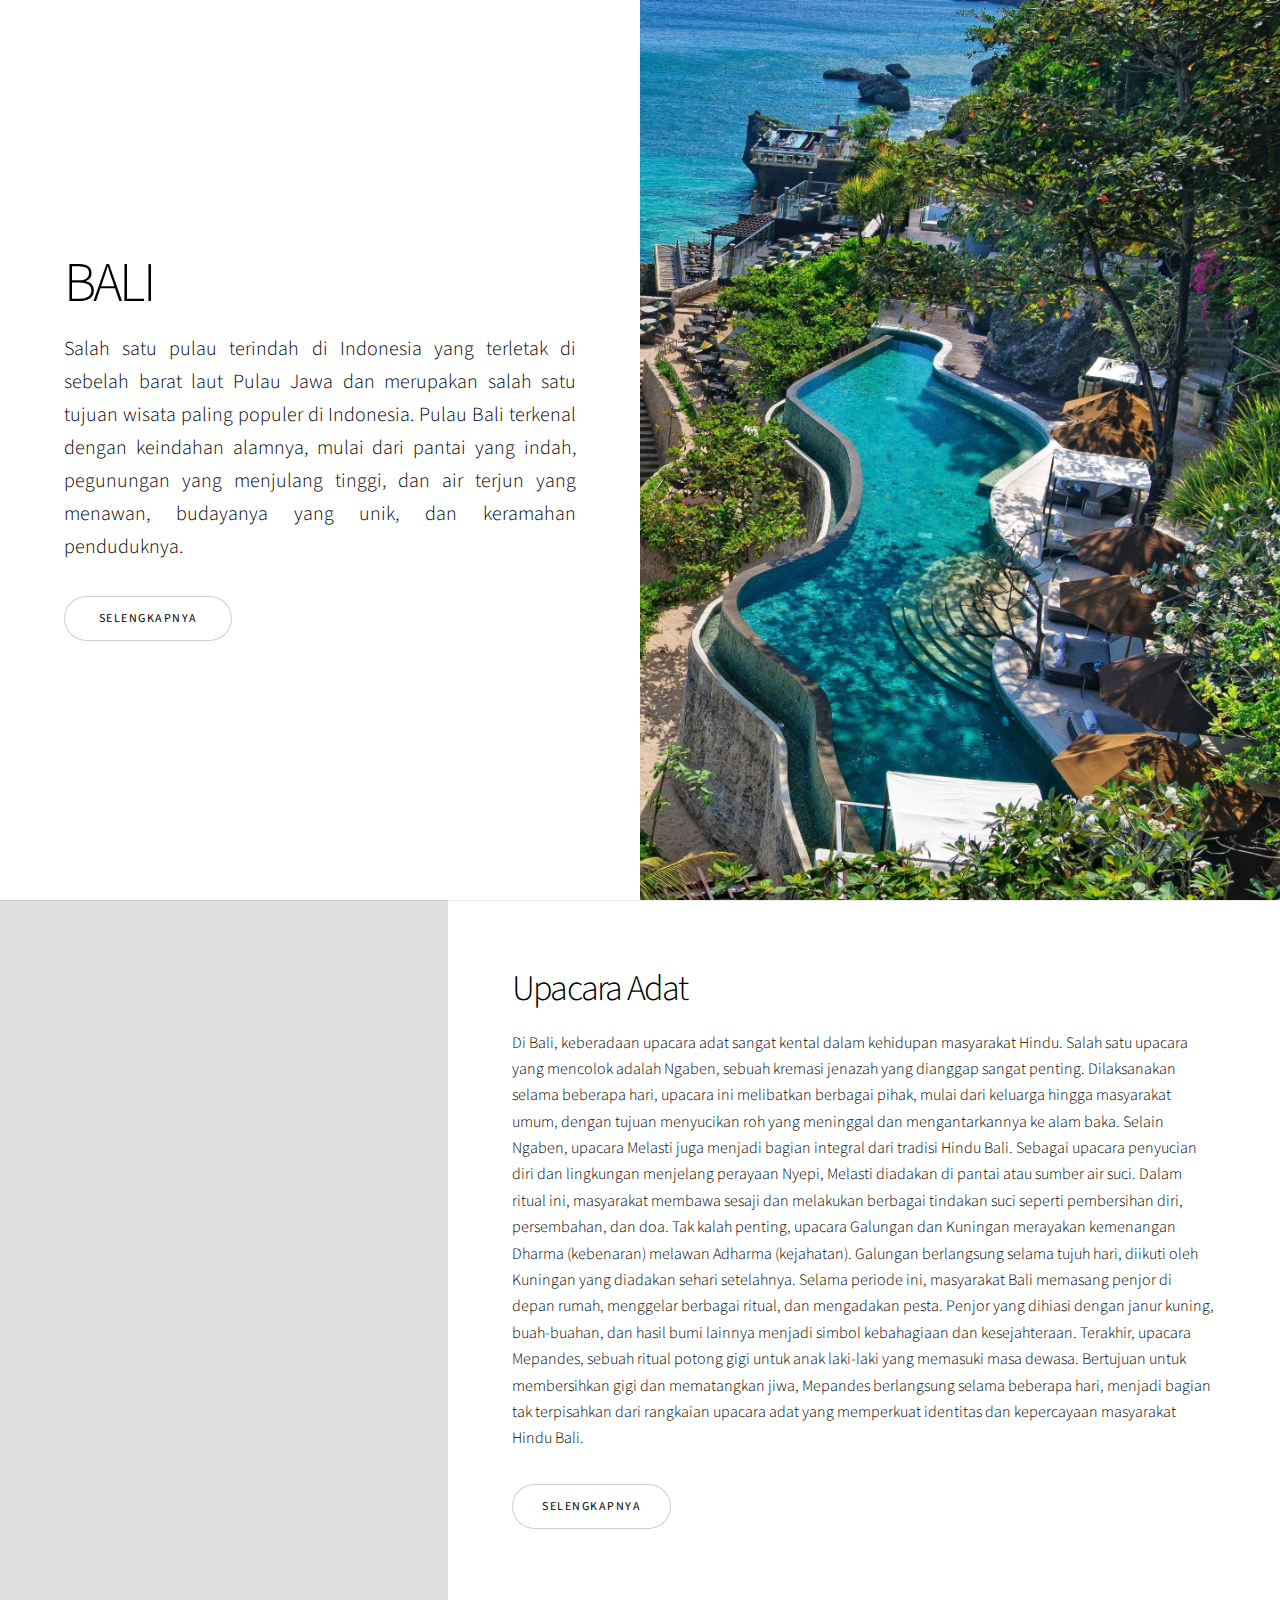
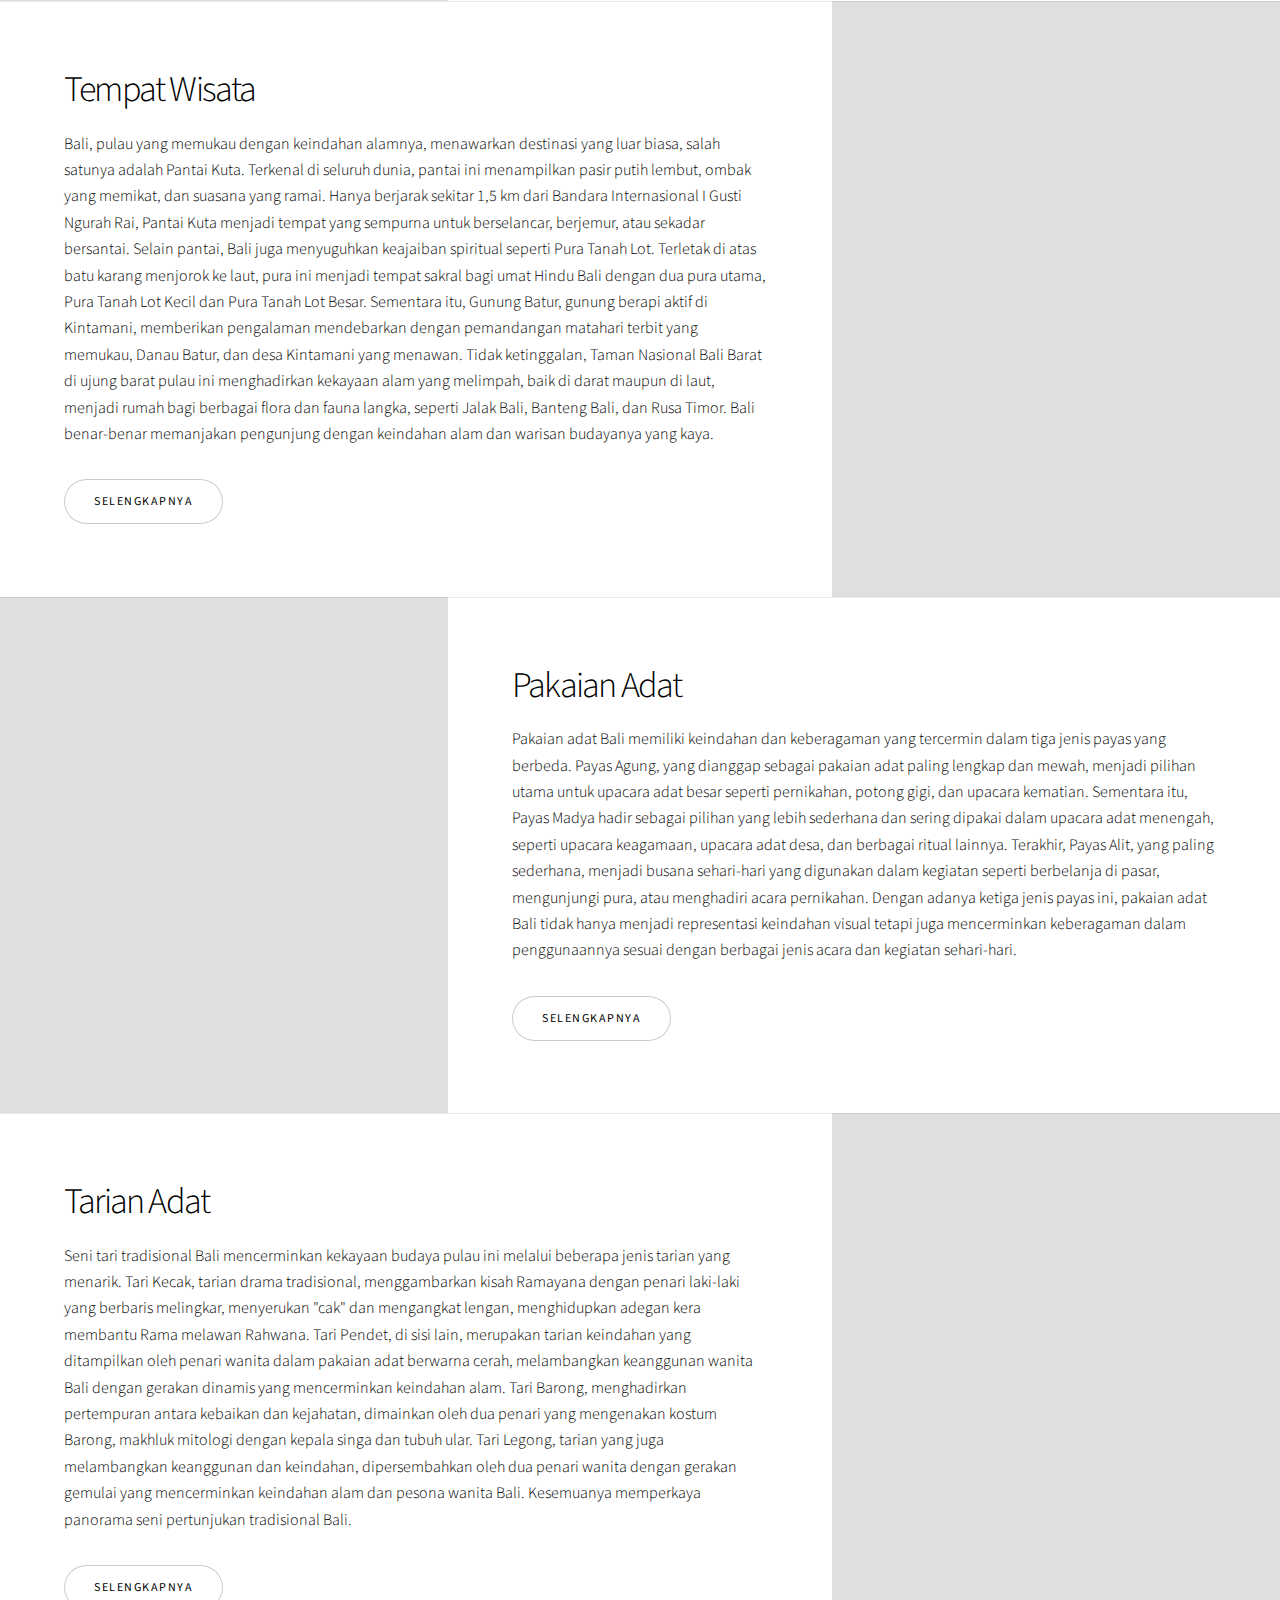
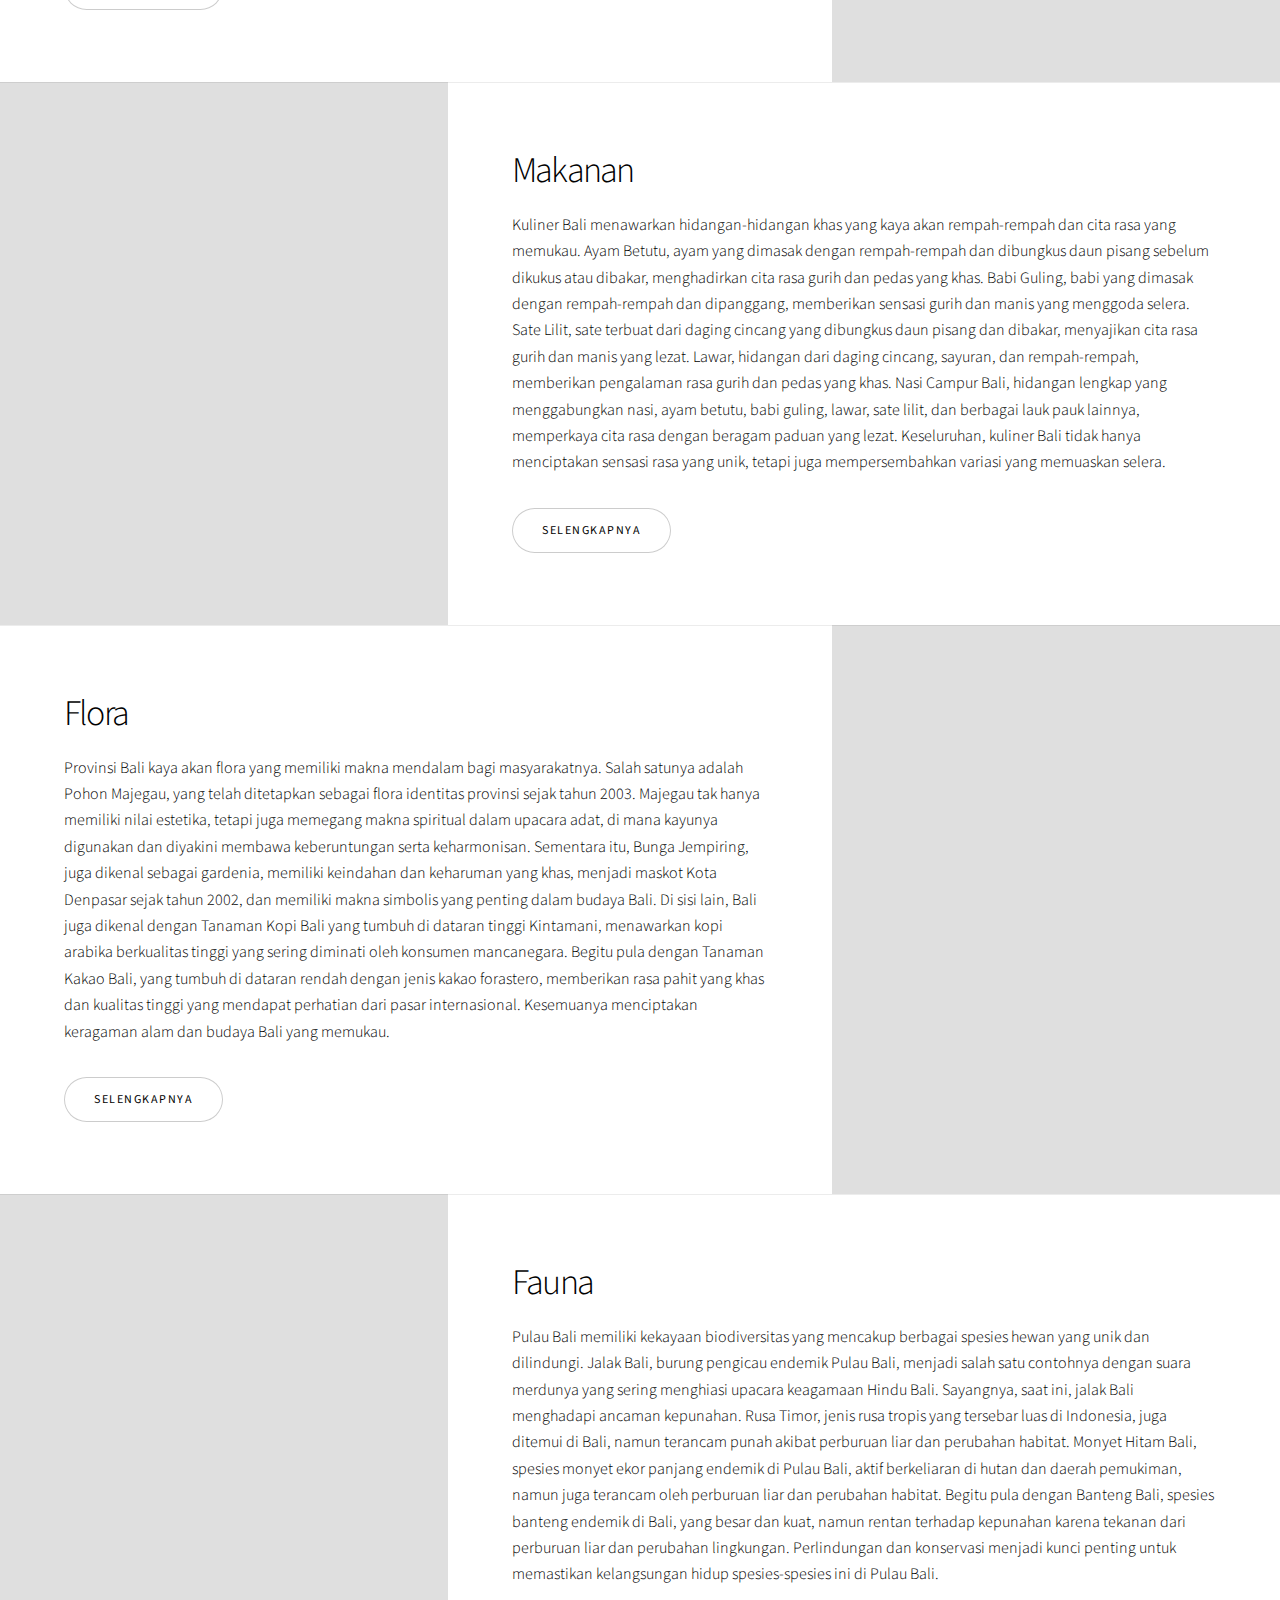
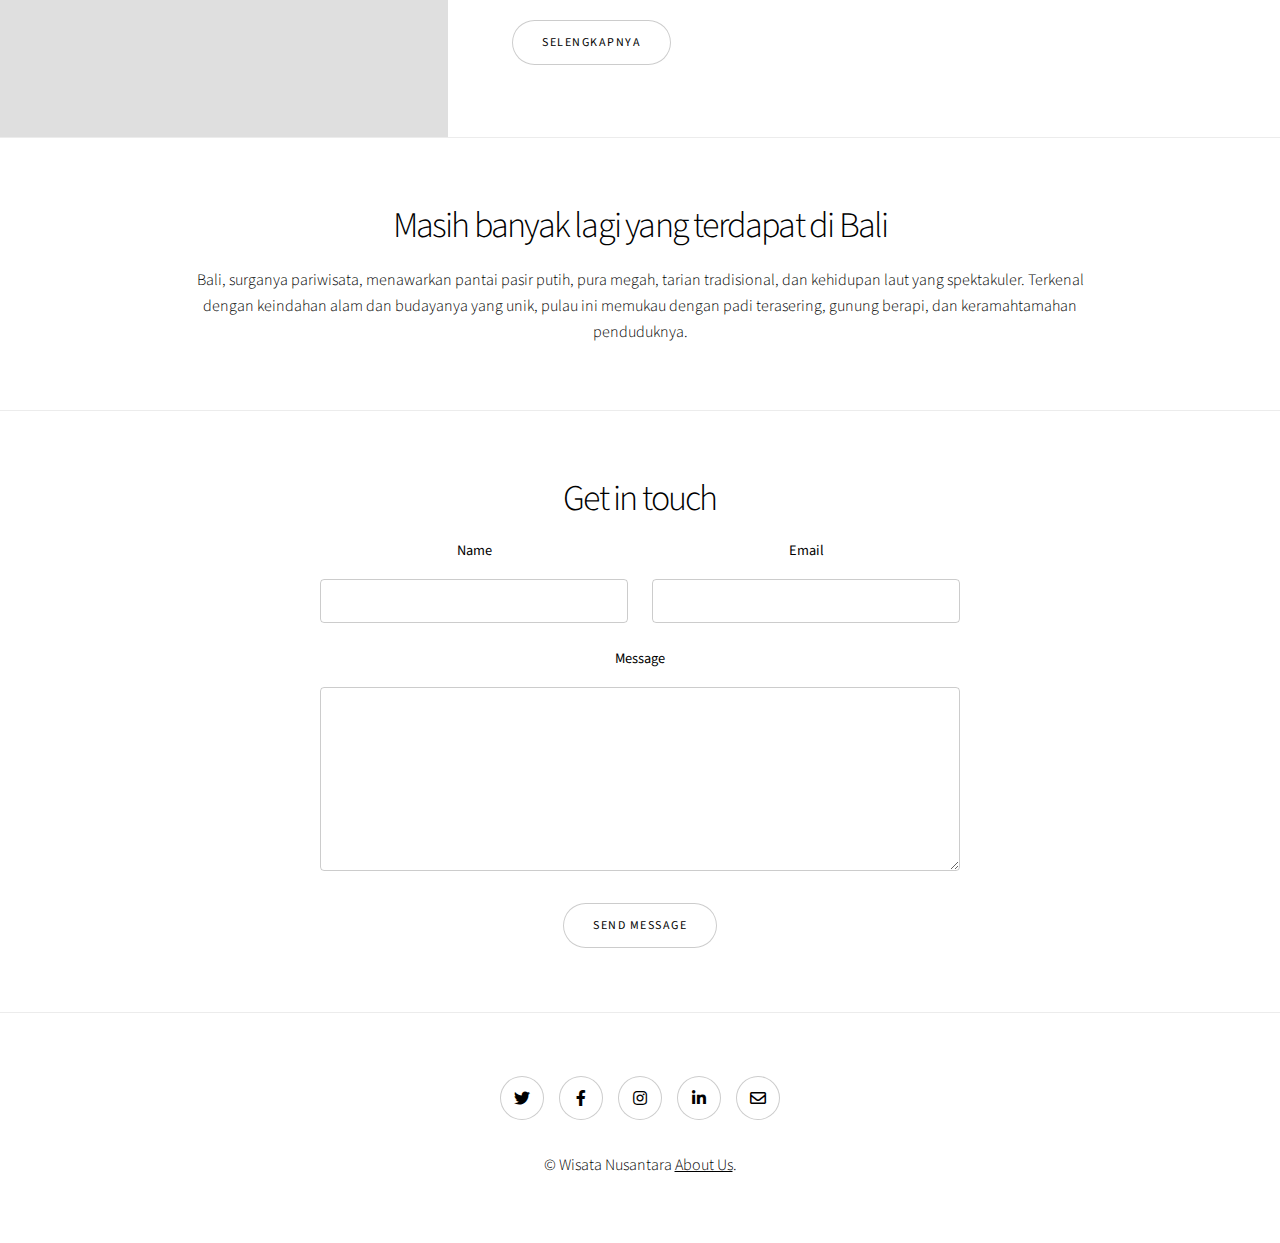
==== commit 63ca733e: "-" ====
--- a/Lomba TECHCOMPFEST (BISA LAH YA)/Pulau Bali/Pulau Bali/Pulau Bali/index.html
+++ b/Lomba TECHCOMPFEST (BISA LAH YA)/Pulau Bali/Pulau Bali/Pulau Bali/index.html
@@ -30,7 +30,7 @@
 				</ul>
 			</div>
 			<div class="image">
-				<img src="../assets/Bali/bali1.jpg" alt="" />
+				<img src="../../../assets/Bali/bali1.jpg" alt="" />
 			</div>
 		</section>
 
@@ -61,7 +61,7 @@
 				</ul>
 			</div>
 			<div class="image">
-				<img src="../assets/Bali/upacara adat/galungan1.jpg" alt="" />
+				<img src="../../../assets/Bali/upacara adat/galungan1.jpg" alt="" />
 			</div>
 		</section>
 
@@ -87,7 +87,7 @@
 				</ul>
 			</div>
 			<div class="image">
-				<img src="../assets/Bali/tempat wisata/batur.jpg" alt="" />
+				<img src="../../../assets/Bali/tempat wisata/batur.jpg" alt="" />
 			</div>
 		</section>
 
@@ -110,7 +110,7 @@
 				</ul>
 			</div>
 			<div class="image">
-				<img src="../assets/Bali/pakaian adat/payas1.png" alt="" />
+				<img src="../../../assets/Bali/pakaian adat/payas1.png" alt="" />
 			</div>
 		</section>
 
@@ -133,7 +133,7 @@
 				</ul>
 			</div>
 			<div class="image">
-				<img src="../assets/Bali/tarian adat/legong.jpg" alt="" />
+				<img src="../../../assets/Bali/tarian adat/legong.jpg" alt="" />
 			</div>
 		</section>
 
@@ -157,7 +157,7 @@
 				</ul>
 			</div>
 			<div class="image">
-				<img src="../assets/Bali/makanan/bigul1.jpg" alt="" />
+				<img src="../../../assets/Bali/makanan/bigul1.jpg" alt="" />
 			</div>
 		</section>
 
@@ -172,7 +172,7 @@
 				</ul>
 			</div>
 			<div class="image">
-				<img src="../assets/Bali/flora/jempiring.jpg" alt="" />
+				<img src="../../../assets/Bali/flora/jempiring.jpg" alt="" />
 			</div>
 		</section>
 
@@ -187,7 +187,7 @@
 				</ul>
 			</div>
 			<div class="image">
-				<img src="../assets/Bali/fauna/jalak.jpg" alt="" />
+				<img src="../../../assets/Bali/fauna/jalak.jpg" alt="" />
 			</div>
 		</section>
 
@@ -197,59 +197,6 @@
 				<h2>Masih banyak lagi yang terdapat di Bali</h2>
 				<p>Bali, surganya pariwisata, menawarkan pantai pasir putih, pura megah, tarian tradisional, dan kehidupan laut yang spektakuler. Terkenal dengan keindahan alam dan budayanya yang unik, pulau ini memukau dengan padi terasering, gunung berapi, dan keramahtamahan penduduknya.</p>
 			</div>
-
-			<!-- Gallery -->
-			<div class="gallery style2 medium lightbox onscroll-fade-in">
-				<article>
-					<a href="../assets/Bali/fauna/monyet1.jpg" class="image">
-						<img src="../assets/Bali/fauna/monyet1.jpg" alt="" />
-					</a>
-					<div class="caption">
-						<h3>Monyet Bali</h3>
-						<p>Monyet Bali, spesies langka di Pulau Bali, Indonesia.</p>
-						<ul class="actions fixed">
-							<li><span class="button small">Details</span></li>
-						</ul>
-					</div>
-				</article>
-				<article>
-					<a href="" class="image">
-						<img src="../assets/Bali/fauna/jalak.jpg" alt="" />
-					</a>
-					<div class="caption">
-						<h3>Jalak Bali</h3>
-						<p>Jalak Bali merupakan salah satu burung pengicau berukuran sedang, dengan panjang lebih kurang 25 cm. Burung ini hanya ditemukan di hutan bagian barat Pulau Bali dan merupakan hewan endemik Indonesia. Burung ini memiliki suara yang merdu dan sering digunakan dalam upacara keagamaan Hindu Bali. Saat ini, jalak Bali terancam punah. </p>
-						<ul class="actions fixed">
-							<li><span class="button small">Details</span></li>
-						</ul>
-					</div>
-				</article>
-				<article>
-					<a href="" class="image">
-						<img src="../assets/Bali/fauna/rusa.jpg" alt="" />
-					</a>
-					<div class="caption">
-						<h3>Rusa Timor</h3>
-						<p>Salah satu jenis rusa tropis dengan persebaran paling luas di Indonesia, salah satunya tersebar di Bali. Rusa timor merupakan hewan yang dilindungi oleh pemerintah Indonesia. Hal ini disebabkan oleh perburuan liar dan perubahan habitat. Rusa timor rentan terhadap kepunahan.</p>
-						<ul class="actions fixed">
-							<li><span class="button small">Details</span></li>
-						</ul>
-					</div>
-				</article>
-				<article>
-					<a href="" class="image">
-						<img src="../assets/Bali/fauna/banteng.jpg" alt="" />
-					</a>
-					<div class="caption">
-						<h3>Banteng Bali</h3>
-						<p>Banteng Bali. Spesies banteng yang endemik di Pulau Bali. Hewan ini besar dan kuat, dengan tinggi sekitar 1,5 hingga 1,75 meter dan berat mencapai 600 hingga 1.000 kilogram. Banteng Bali juga dilindungi karena perburuan liar dan perubahan habitat membuat populasinya menurun.</p>
-						<ul class="actions fixed">
-							<li><span class="button small">Details</span></li>
-						</ul>
-					</div>
-				</article>
-			</div>
-
 		</section>
 
 		<!-- Seven -->
